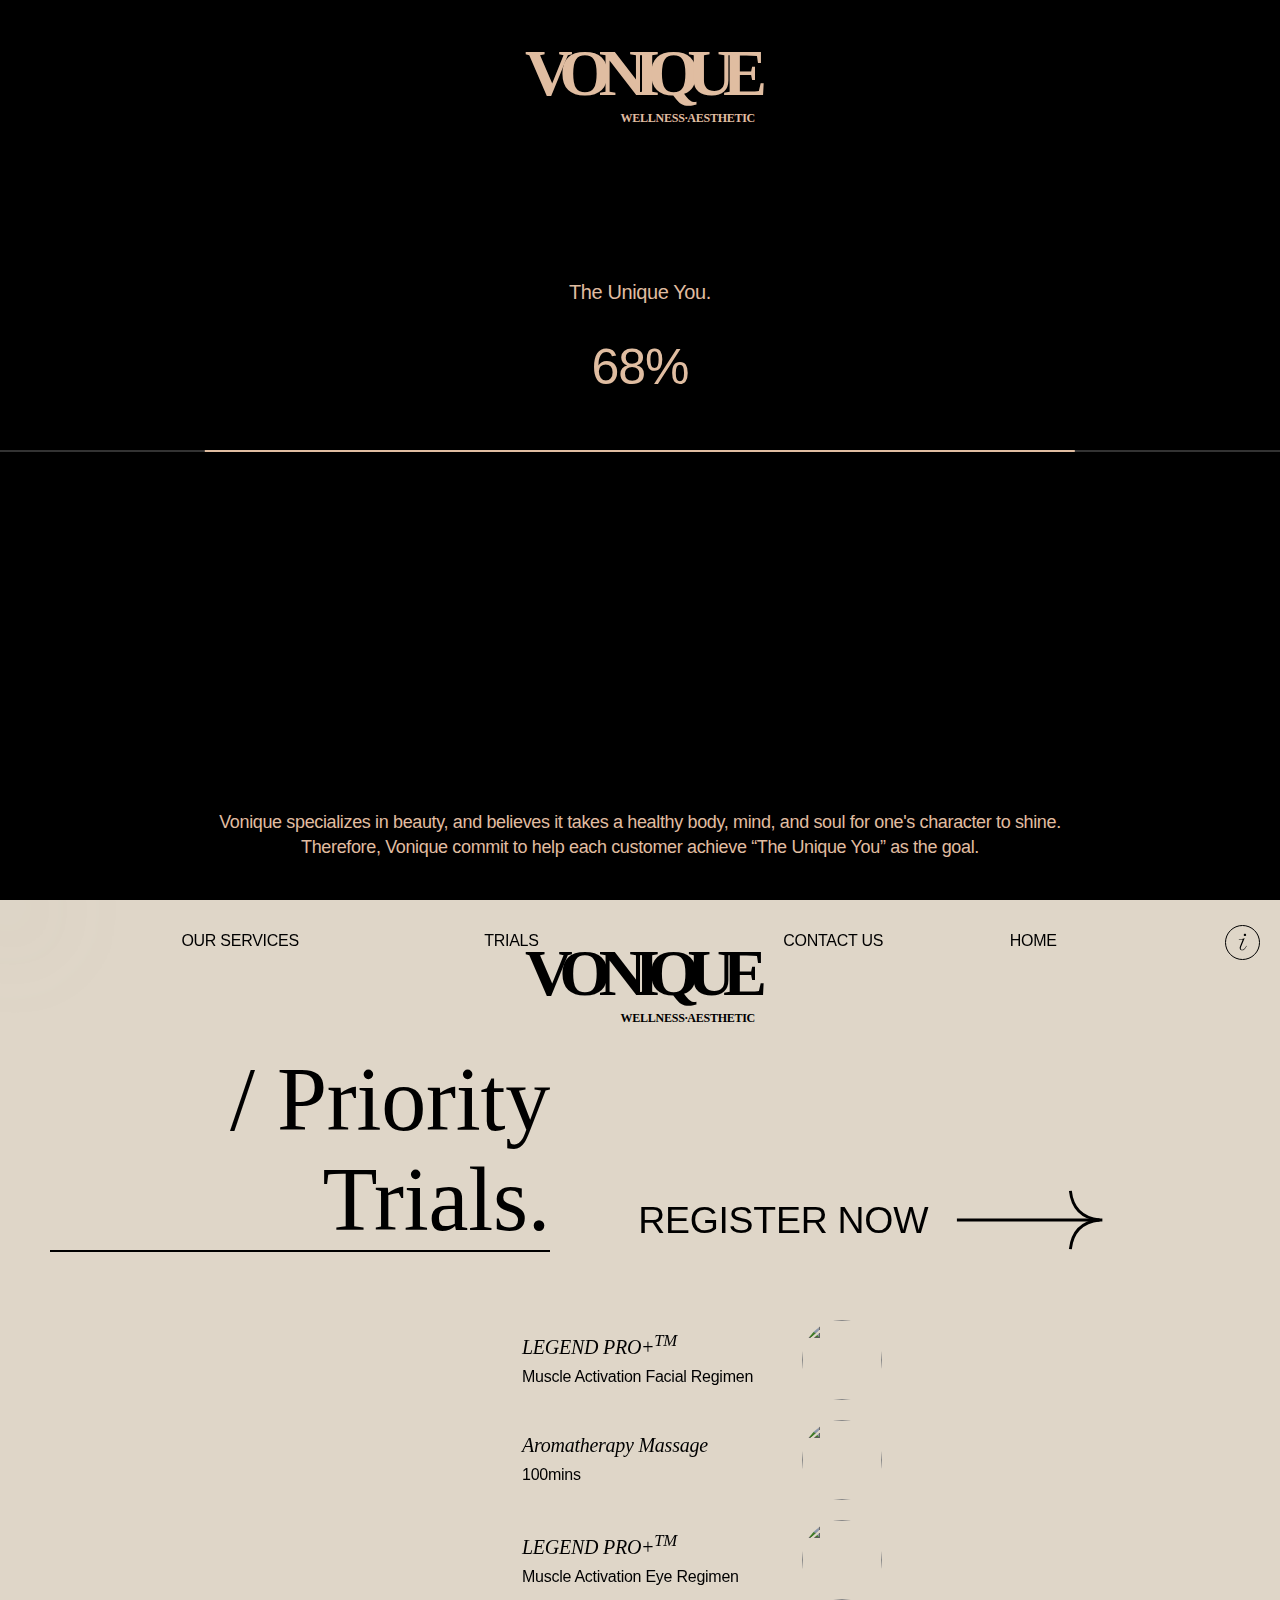
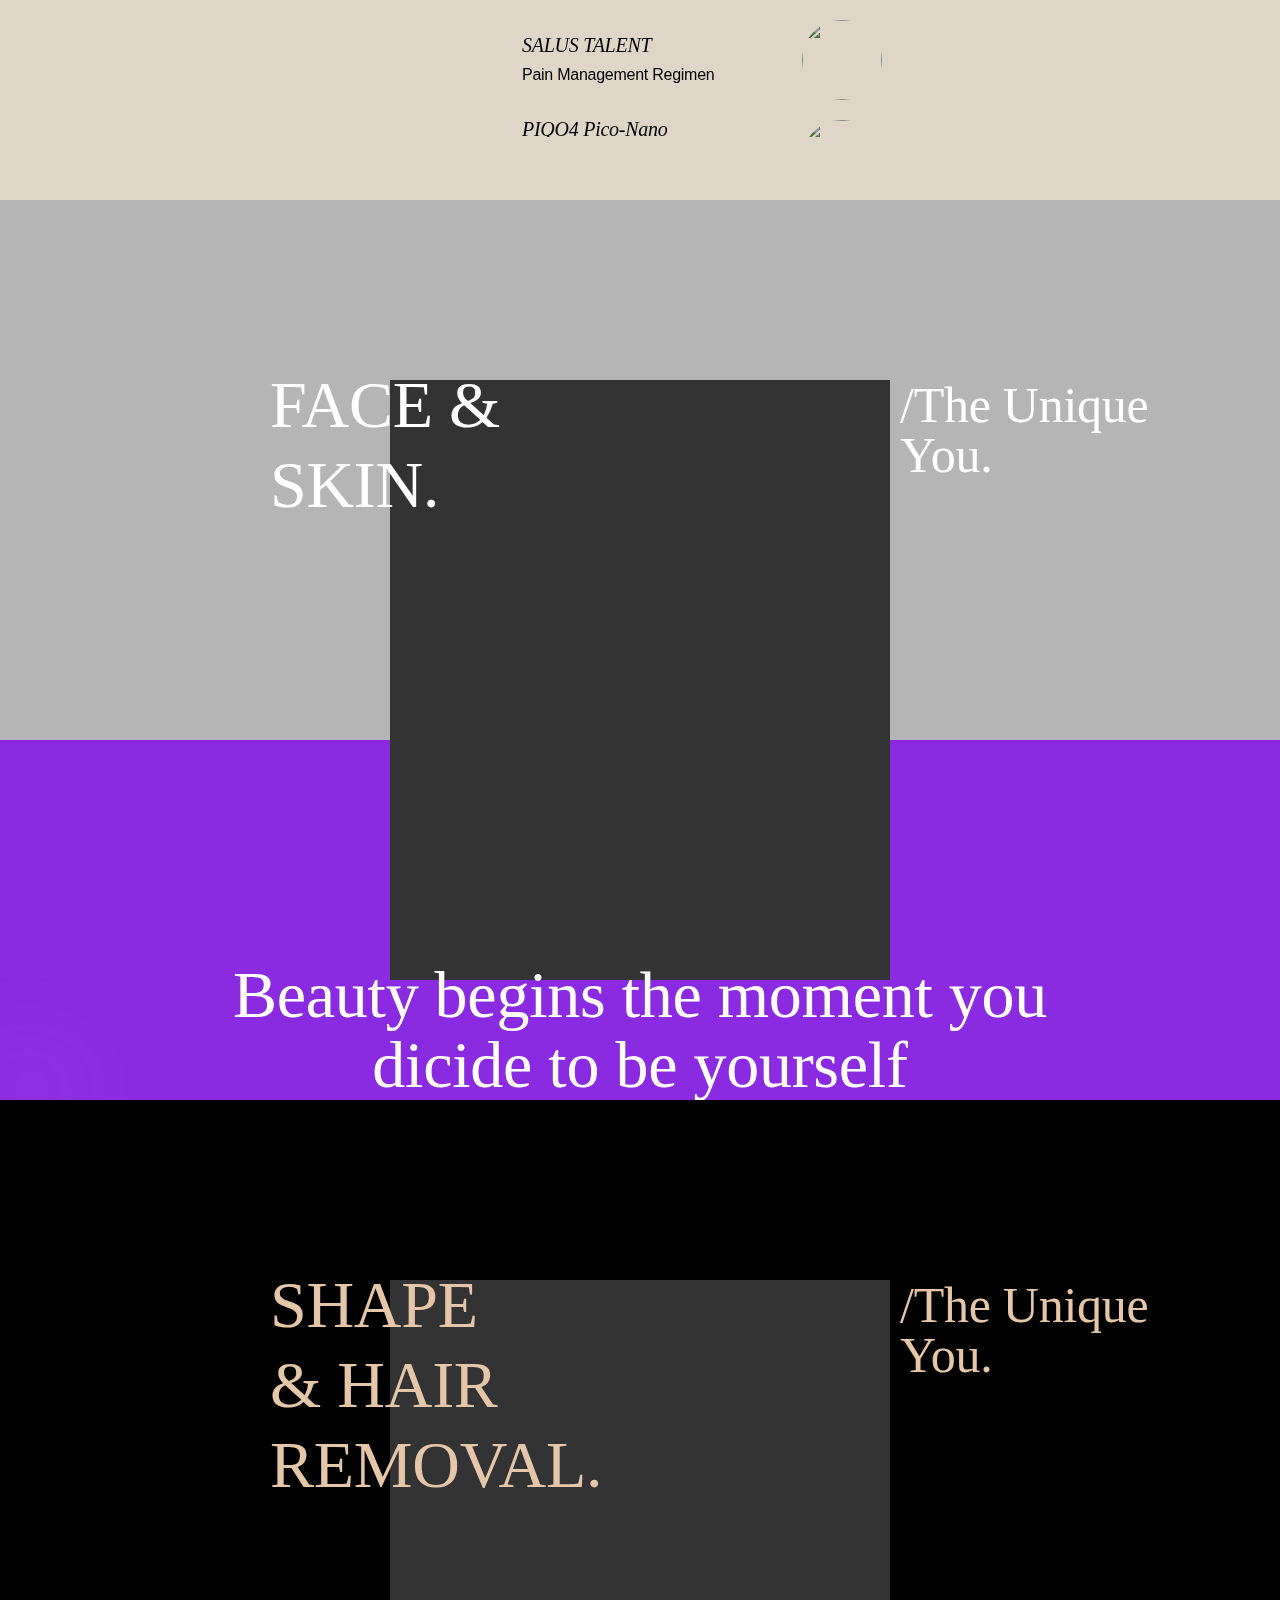
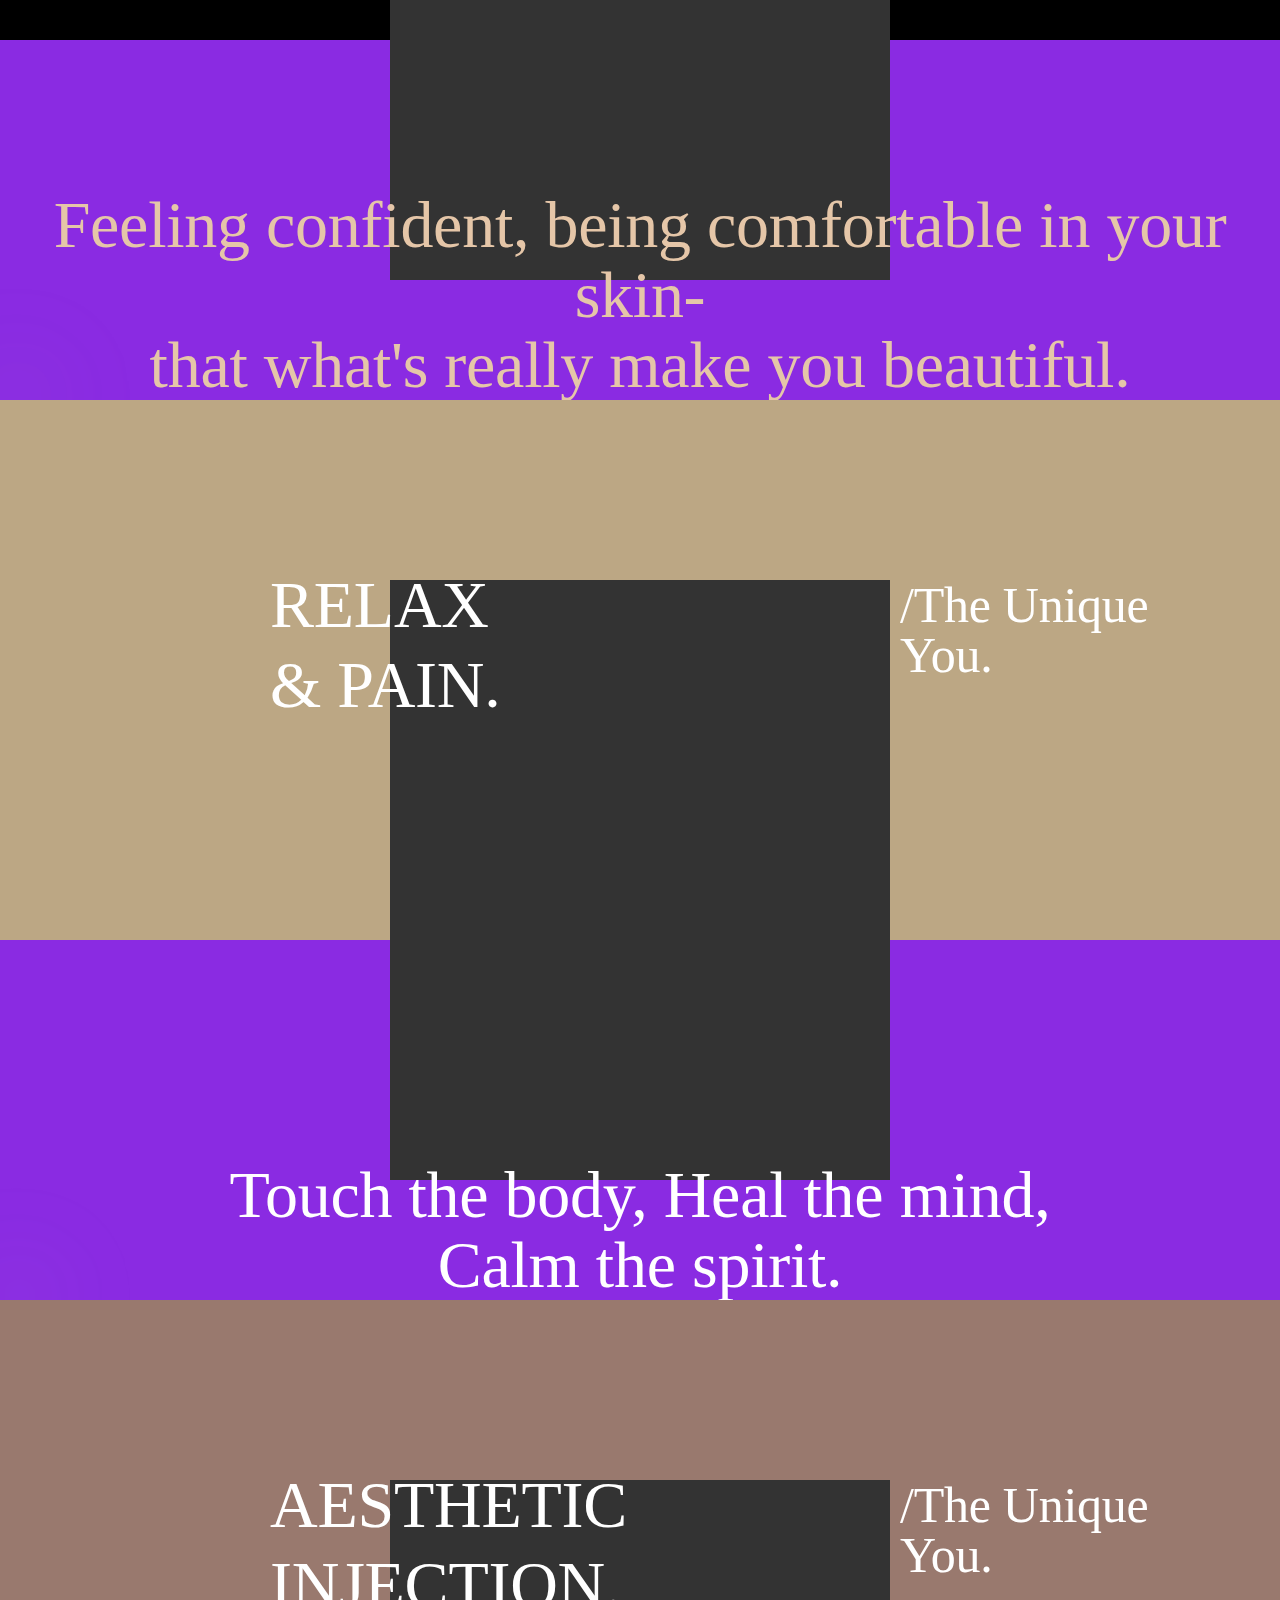
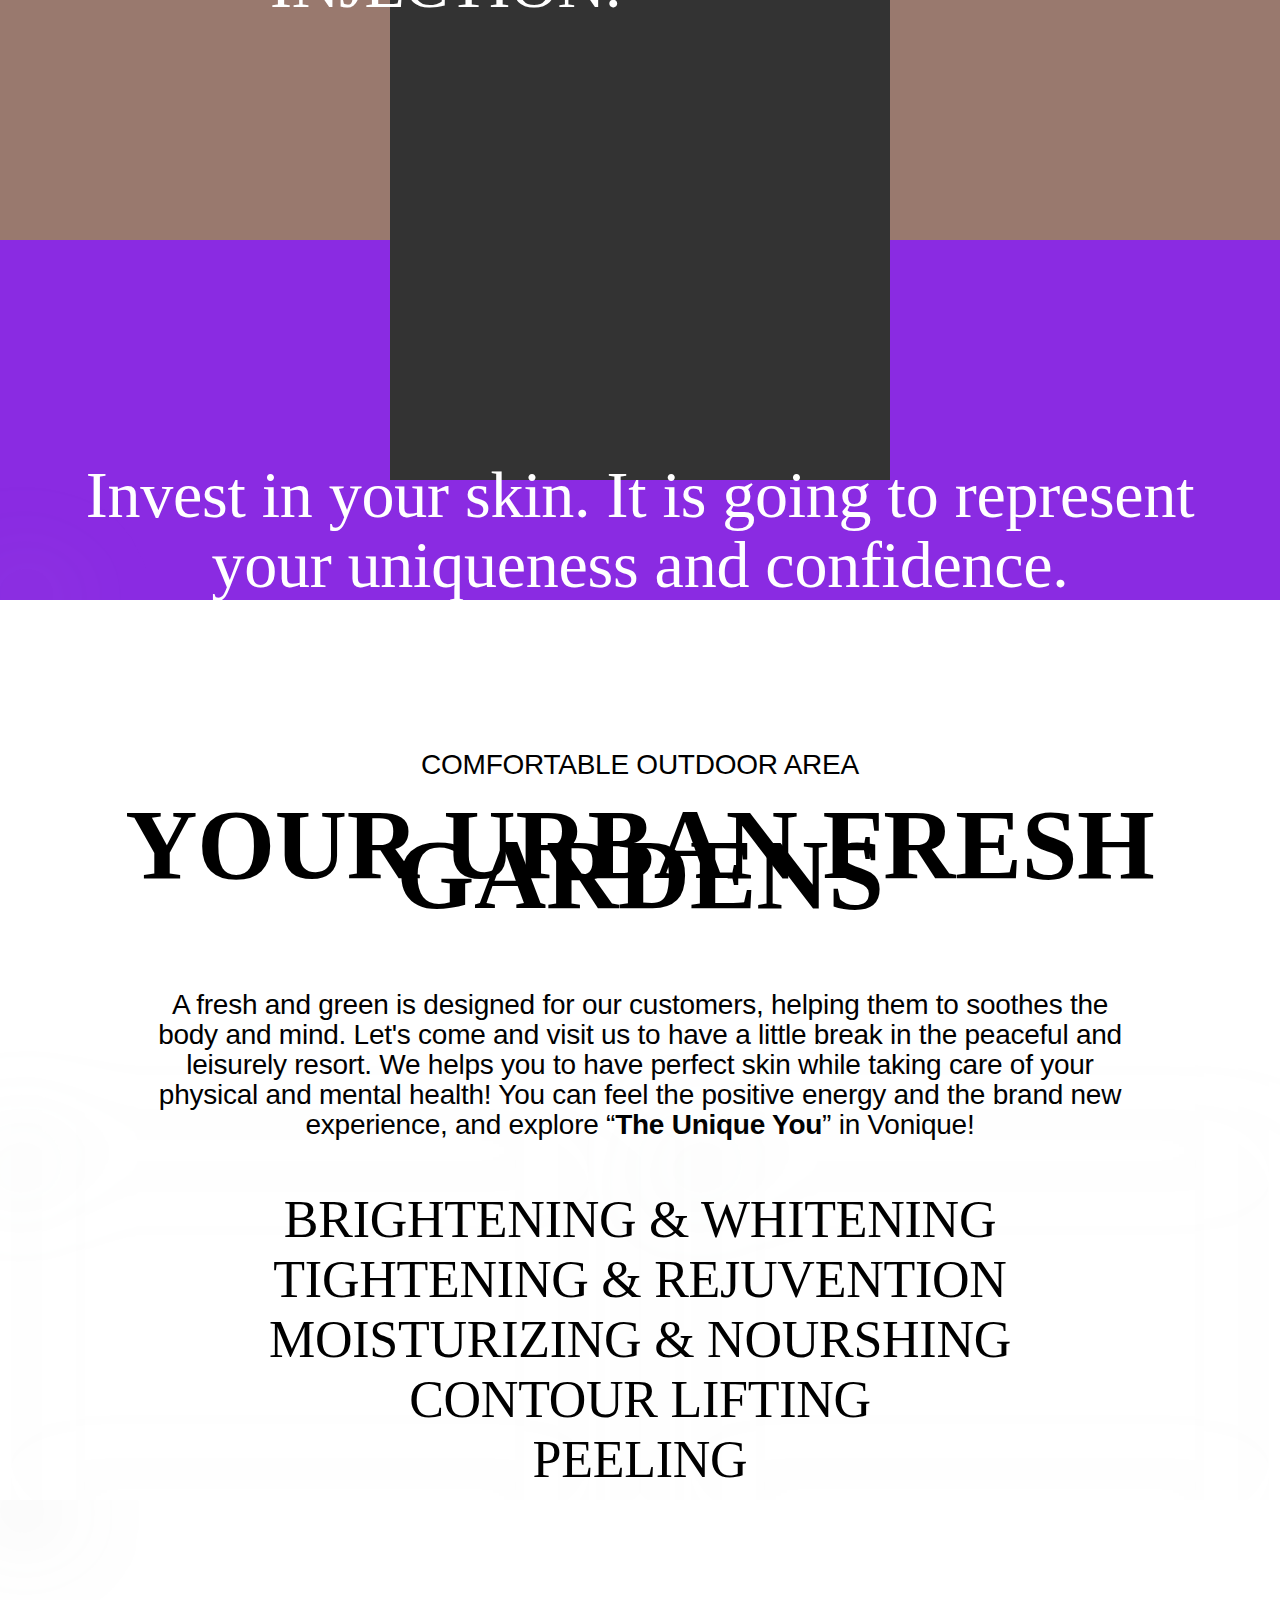
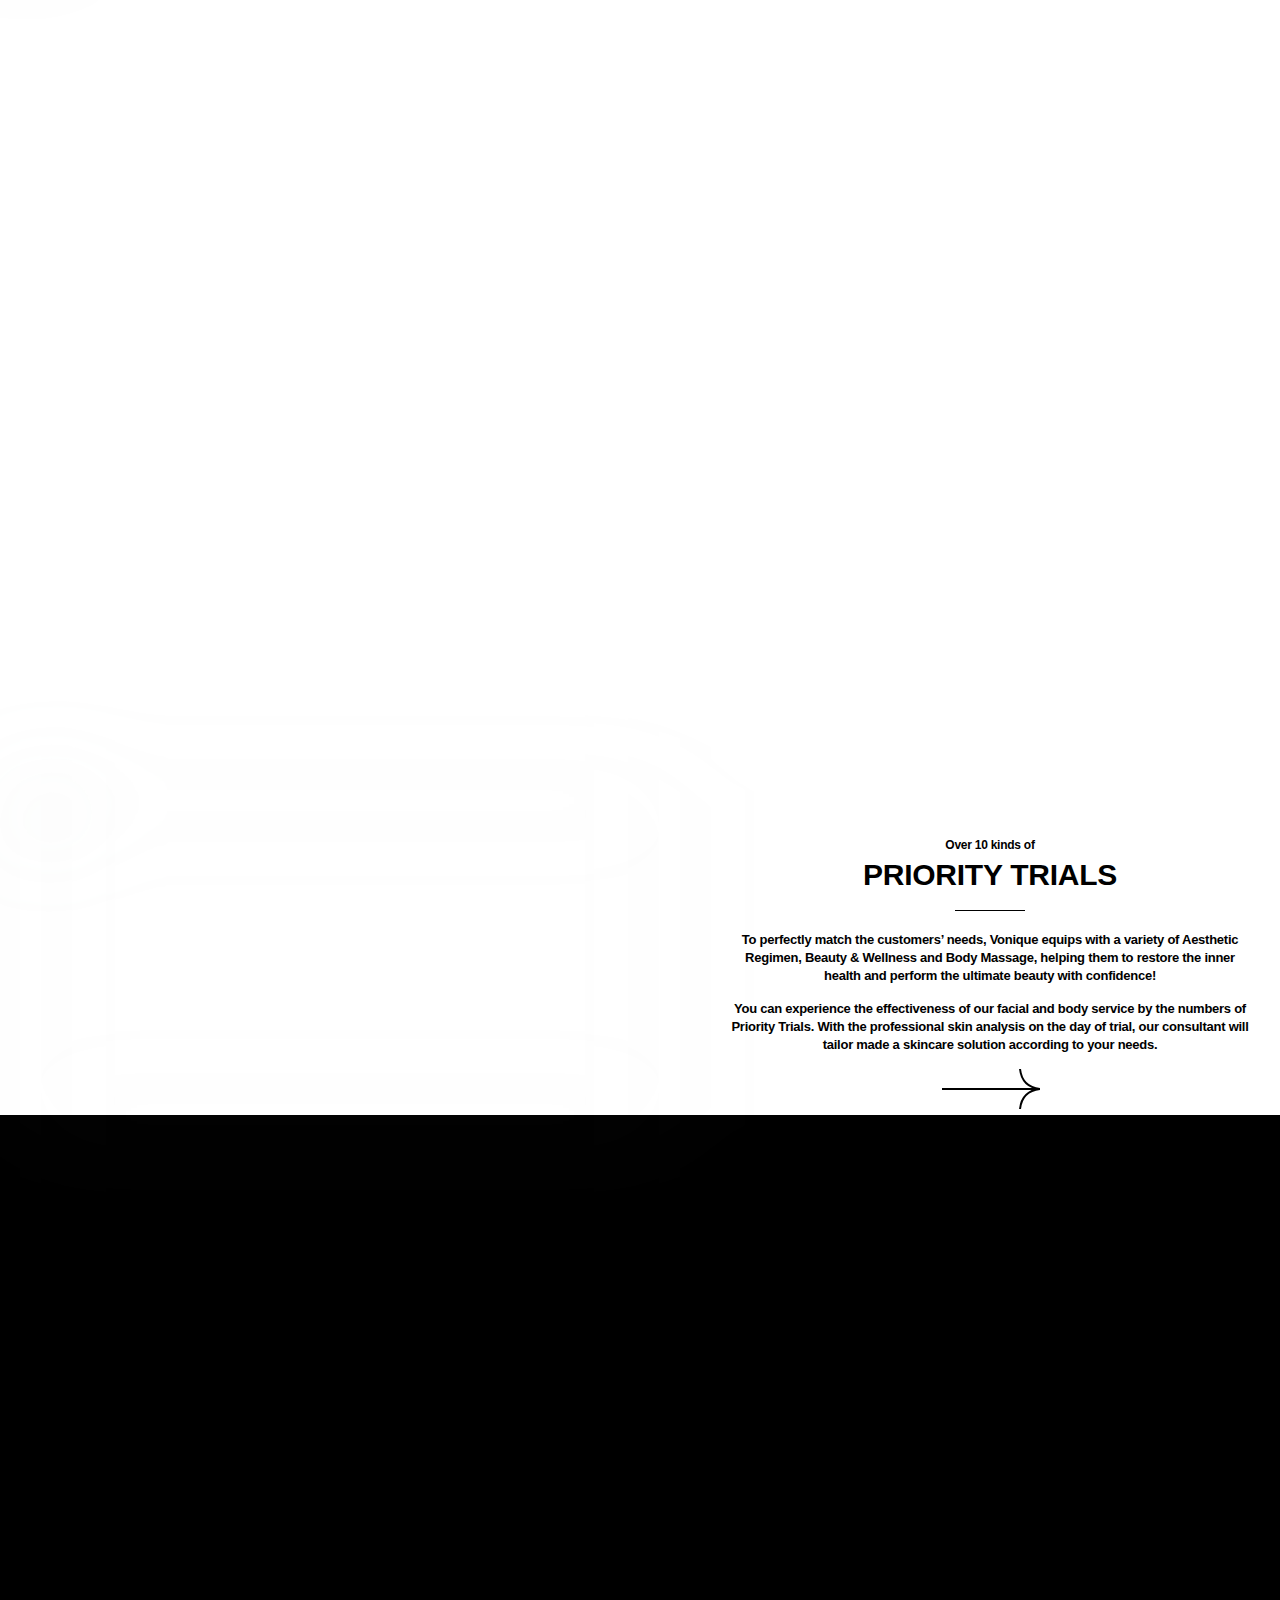
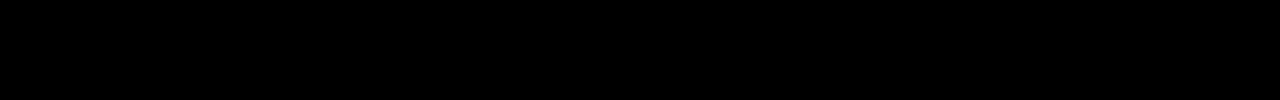
==== my Telegram/index.html @ 5c3591f5 "Merge pull request #1 from Herri2/feat/modify" ====
<!DOCTYPE html>
<html lang="en" data-season="spring" data-weather="sun">

<head>
    <meta charset="UTF-8">
    <link rel="icon" href="https://galitskiy-galitskiy.ru/favicon.ico">
    <meta name="viewport" content="width=device-width, initial-scale=1.0">
    <title>UNIQUE</title>
    <link rel="shortcut icon" href="https://galitskiy-galitskiy.ru/favicon.ico">
    <link rel="icon" href="https://galitskiy-galitskiy.ru/favicon.svg" type="image/svg+xml">
    <link rel="apple-touch-icon" href="https://galitskiy-galitskiy.ru/favicon.png">
    <meta property="og:image" content="/upload/social.png">
    <link rel="stylesheet" href="./assets/index.css">
    <meta name="description"
        content="Совместный проект Сергея Галицкого и Сергея Галицкого младшего с главным виноделом Алексеем Толстым. Виноградники и винодельня России «Galitskiy &amp; Galitskiy» Красная Горка — Премиальные терруарные вина."
        data-vue-router-controlled="">
    <meta property="og:description"
        content="Совместный проект Сергея Галицкого и Сергея Галицкого младшего с главным виноделом Алексеем Толстым. Виноградники и винодельня России «Galitskiy &amp; Galitskiy» Красная Горка — Премиальные терруарные вина."
        data-vue-router-controlled="">
    <meta property="keywords" content="Галицкий и Галицкий" data-vue-router-controlled="">
</head>

<body class="is-main" data-step="start">
    <div class="welcome" id="welcome">
        <div class="welcome__title">
            <h1>VONIQUE</h1>
            <div>WELLNESS∙AESTHETIC</div>
        </div><!----><!---->
        <div class="welcome__loading">
            <div class="loading">
                <div class="loading__text"> The Unique You.<span id="onloadtext">0%</span></div>
                <div class="loading__line"><span style="width: 0%;" id="onloadbar"></span></div>
            </div>
            <div class="welcome__relax">
                <div class="sound">
                    <span></span><span></span><span></span><span></span><span></span><span></span><span></span><span></span><span></span>
                </div><span>Vonique specializes in beauty, and believes it takes a healthy body, mind, and soul for
                    one's character to shine.<br>Therefore, Vonique commit to help each customer achieve <q>The Unique
                        You</q> as the goal.</span>
            </div>
        </div>
    </div><!---->
    <script>
        window.addEventListener("load", () => {
            var progressBar = document.getElementById("onloadbar");
            var onloadText = document.getElementById("onloadtext");
            var percent = 0;
            console.log(percent);
            var interval = setInterval(function () {
                percent += 1;
                progressBar.style.width = percent + "%";
                onloadText.innerHTML = percent + "%";
                if (percent >= 100) {
                    clearInterval(interval);
                    document.getElementById("welcome").style.display = "none";
                }
            }, 10);
        });
    </script>
    <div class="holder">
        <section class="section main" id="main">
            <div class="main-bgimg">
                <img src="./assets/image/BeautyGirl03+09.jpg" alt="">
            </div>
            <div class="header" id="mainheader">
                <div class="welcome__title">
                    <h1>VONIQUE</h1>
                    <div>WELLNESS∙AESTHETIC</div>
                </div>
                <div class="header-menu link--hover">
                    <div>
                        <div id="ourservice">
                            <span>OUR SERVICES</span>
                            <div class="our-service">
                                <div onclick="osSectionTop(0)"><span>BRIGHTENING & WHITENING</span></div>
                                <div onclick="osSectionTop(1)"><span>TIGHTENING & REJUVENTION</span></div>
                                <div onclick="osSectionTop(2)"><span>MOISTURIZING & NOURSHING</span></div>
                                <div onclick="osSectionTop(3)"><span>CONTOUR LIFTING</span></div>
                                <div onclick="osSectionTop(4)"><span>PEELING</span></div>
                                <div onclick="osSectionTop(5)"><span>SOLUTIONS FOR EYES AND NECK</span></div>
                                <div onclick="osSectionTop(6)"><span>HAIR REMOVAL</span></div>
                                <div onclick="osSectionTop(7)"><span>SHAPE & FITNESS</span></div>
                                <div onclick="osSectionTop(8)"><span>RELEASE AND RELAX</span></div>
                                <div onclick="osSectionTop(9)"><span>PAIN MANAGEMENT</span></div>
                                <div onclick="osSectionTop(10)"><span>PERFECTION</span></div>
                            </div>
                        </div>
                        <div class="trial-btn"><span>TRIALS</span></div>
                    </div>
                    <div>
                        <div class="contact-us"><span>CONTACT US</span></div>
                        <div><span>HOME</span></div>
                    </div>
                </div>
                <div class="header-iphone">
                    <div></div>
                    <div></div>
                </div>
                <div class="info" id="headinfo">
                    <div class="sound">
                        <span></span><span></span><span></span><span></span><span></span><span></span><span></span><span></span><span></span>
                    </div>
                    <div class="i">
                        <svg width="9" height="18" viewBox="0 0 9 18" fill="none" xmlns="http://www.w3.org/2000/svg"
                            alt="">
                            <path
                                d="M6.1282 5.24018H5.7682C5.0962 5.72018 4.1602 5.96018 2.3602 5.96018H0.200195V6.44018H3.2002C4.2802 6.44018 4.2562 6.56017 3.8482 7.52018L2.1442 11.7442C1.4962 13.2562 1.1842 14.1682 1.1842 15.0082C1.1842 16.8082 2.6002 17.3602 3.5602 17.3602C5.0722 17.3602 6.5122 16.1602 7.9762 13.4242L8.2402 12.9442L7.8082 12.7042L7.5442 13.1842C6.3922 15.3442 5.1202 16.7602 3.8002 16.7602C3.0802 16.7602 2.2882 16.4002 2.2882 15.2002C2.2882 14.6002 2.5282 14.0242 3.2482 12.2722L6.1282 5.24018ZM5.2402 1.88017C5.2402 2.55217 5.7682 3.08017 6.4402 3.08017C7.1122 3.08017 7.6402 2.55217 7.6402 1.88017C7.6402 1.20817 7.1122 0.680176 6.4402 0.680176C5.7682 0.680176 5.2402 1.20817 5.2402 1.88017Z">
                            </path>
                        </svg>
                    </div>
                </div>
            </div>
            <div class="content">
                <div class="main-title">
                    <h2>The Unique You.</h2>
                    <div>VONIQUE SPECIALIZES IN BEAUTY, AND BELIEVES IT TAKES A HEALTHY BODY, MIND,<br>AND SOUL FOR
                        ONE'S CHARACTER TO SHINE. THEREFORE, VONIQUE COMMIT<br>TO HELP EACH CUSTOMER ACHIEVE
                        <q>THE
                            UNIQUE YOU
                        </q> AS THE GOAL.
                    </div>
                </div>
                <div class="main-content">
                    <div class="main-content-side">
                        <svg xmlns="http://www.w3.org/2000/svg" width="27" height="758" viewBox="0 0 27 758">
                            <g id="Group_2" data-name="Group 2" transform="translate(-216 -58)">
                                <text id="FACE_SKIN" data-name="FACE &amp; SKIN" class="cls-1"
                                    transform="translate(221 58) rotate(90)">
                                    <tspan x="0" y="0">FACE &amp; SKIN</tspan>
                                </text>
                                <text id="SHAPE_HAIR_REMOVEAL" data-name="SHAPE &amp; HAIR REMOVEAL" class="cls-1"
                                    transform="translate(221 580) rotate(90)">
                                    <tspan x="0" y="0">SHAPE &amp; HAIR REMOVEAL</tspan>
                                </text>
                                <line id="Line_3" data-name="Line 3" class="cls-2" y2="145"
                                    transform="translate(228.5 410.5)" />
                                <line id="Line_4" data-name="Line 4" class="cls-2" y2="141"
                                    transform="translate(228.5 194.5)" />
                                <text id="_" data-name="( )" class="cls-1" transform="translate(220 382)">
                                    <tspan x="0" y="0">( )</tspan>
                                </text>
                            </g>
                        </svg>
                    </div>
                    <div class="main-content-side">
                        <svg xmlns="http://www.w3.org/2000/svg" width="27.5" height="757" viewBox="0 0 27.5 757">
                            <g id="Group_1" data-name="Group 1" transform="translate(-158.5 -57)">
                                <text id="RELAX_PAIN" data-name="RELAX &amp; PAIN" class="cls-1"
                                    transform="translate(185.5 57) rotate(90)">
                                    <tspan x="0" y="22">RELAX &amp; PAIN</tspan>
                                </text>
                                <text id="AESTHETIC_INJECTION" data-name="AESTHETIC INJECTION" class="cls-1"
                                    transform="translate(186 611) rotate(90)">
                                    <tspan x="0" y="22">AESTHETIC INJECTION</tspan>
                                </text>
                                <line id="Line_1" data-name="Line 1" class="cls-2" y2="150"
                                    transform="translate(172 212.5)" />
                                <line id="Line_2" data-name="Line 2" class="cls-2" y2="150"
                                    transform="translate(172 437.5)" />
                                <text id="_" data-name="( )" class="cls-1" transform="translate(163 409)">
                                    <tspan x="0" y="0">( )</tspan>
                                </text>
                            </g>
                        </svg>
                    </div>
                </div>
                <div class="main-after">
                    <div>
                        <h2>VIALITY* OPTIMISM* UNIQUE*</h2>
                    </div>
                    <div>
                        VONIQUE ARE FORMED FORM "VITALITY", "OPTIMISM" AND "UNIQUE", WHICH MEANS<br>WE STRIVE TO HELP
                        OUR CUSTOMERS TO EXPRESS THEIR INNER CHARM,<br>HOLD AN OPTIMISTIC ATTITUDE, SHOW THEIR YOUTHFUL
                        VITALITY,<br>TO RADIATE ELEGANCE AND UNIQUE BEAUTY.
                    </div>
                    <div>
                        VONIQUE ARE FORMED FORM<br>"VITALITY", "OPTIMISM" AND "UNIQUE",<br>WHICH MEANS WE STRIVE TO
                        HELP<br>OUR CUSTOMERS TO EXPRESS THEIR<br>INNER CHARM, HOLD AN OPTIMISTIC<br>ATTITUDE, SHOW
                        THEIR YOUTHFUL<br>VITALITY, TO RADIATE ELEGANCE<br>AND UNIQUE BEAUTY.
                    </div>
                </div>
            </div>
        </section>
        <section class="section section-one" id="one">
        </section>
        <section class="section section-two" id="two">
            <div class="headers">
                <div class="header">
                    <div class="welcome__title">
                        <h1>VONIQUE</h1>
                        <div>WELLNESS∙AESTHETIC</div>
                    </div>
                    <div class="header-menu link--hover">
                        <div>
                            <div id="ourservice">
                                <span>OUR SERVICES</span>
                                <div class="our-service">
                                    <div onclick="osSectionTop(0)"><span>BRIGHTENING & WHITENING</span></div>
                                    <div onclick="osSectionTop(1)"><span>TIGHTENING & REJUVENTION</span></div>
                                    <div onclick="osSectionTop(2)"><span>MOISTURIZING & NOURSHING</span></div>
                                    <div onclick="osSectionTop(3)"><span>CONTOUR LIFTING</span></div>
                                    <div onclick="osSectionTop(4)"><span>PEELING</span></div>
                                    <div onclick="osSectionTop(5)"><span>SOLUTIONS FOR EYES AND NECK</span></div>
                                    <div onclick="osSectionTop(6)"><span>HAIR REMOVAL</span></div>
                                    <div onclick="osSectionTop(7)"><span>SHAPE & FITNESS</span></div>
                                    <div onclick="osSectionTop(8)"><span>RELEASE AND RELAX</span></div>
                                    <div onclick="osSectionTop(9)"><span>PAIN MANAGEMENT</span></div>
                                    <div onclick="osSectionTop(10)"><span>PERFECTION</span></div>
                                </div>
                            </div>
                            <div class="trial-btn"><span>TRIALS</span></div>
                        </div>
                        <div>
                            <div class="contact-us"><span>CONTACT US</span></div>
                            <div><span>HOME</span></div>
                        </div>
                    </div>
                    <div class="header-iphone">
                        <div></div>
                        <div></div>
                    </div>
                    <div class="info" id="headinfo">
                        <div class="sound">
                            <span></span><span></span><span></span><span></span><span></span><span></span><span></span><span></span><span></span>
                        </div>
                        <div class="i">
                            <svg width="9" height="18" viewBox="0 0 9 18" fill="none" xmlns="http://www.w3.org/2000/svg"
                                alt="">
                                <path
                                    d="M6.1282 5.24018H5.7682C5.0962 5.72018 4.1602 5.96018 2.3602 5.96018H0.200195V6.44018H3.2002C4.2802 6.44018 4.2562 6.56017 3.8482 7.52018L2.1442 11.7442C1.4962 13.2562 1.1842 14.1682 1.1842 15.0082C1.1842 16.8082 2.6002 17.3602 3.5602 17.3602C5.0722 17.3602 6.5122 16.1602 7.9762 13.4242L8.2402 12.9442L7.8082 12.7042L7.5442 13.1842C6.3922 15.3442 5.1202 16.7602 3.8002 16.7602C3.0802 16.7602 2.2882 16.4002 2.2882 15.2002C2.2882 14.6002 2.5282 14.0242 3.2482 12.2722L6.1282 5.24018ZM5.2402 1.88017C5.2402 2.55217 5.7682 3.08017 6.4402 3.08017C7.1122 3.08017 7.6402 2.55217 7.6402 1.88017C7.6402 1.20817 7.1122 0.680176 6.4402 0.680176C5.7682 0.680176 5.2402 1.20817 5.2402 1.88017Z">
                                </path>
                            </svg>
                        </div>
                    </div>
                </div>
            </div>
            <div class="section-2-bgd">
                <div class="section-2-bgd-rel">
                    <img src="./assets/image/BeautyGirl01.jpg" alt="BeautyGirl01">
                </div>
            </div>
            <div class="two-content two-content-img">
                <div class="two-content-title">
                    <h3>FACE & SKIN.</h3>
                    <h4>/The Unique You.</h4>
                </div>
                <div class="two-content-text" id="twocontentText">
                    <div>
                        <span>(1)</span>
                        <div>BRIGHTENING & WHITENING</div>
                        <svg>
                            <line x1="0" y1="5" x2="10" y2="70" style="stroke:white;stroke-width: 1px;">
                        </svg>
                    </div>
                    <div>
                        <span>(2)</span>
                        <div>TIGHTENING & REJUVENTION</div>
                        <svg>
                            <line x1="-30" y1="-55" x2="-200" y2="0" style="stroke:white;stroke-width: 1px;">
                        </svg>
                    </div>
                    <div>
                        <span>(3)</span>
                        <div>MOISTURIZING & NOURSHING</div>
                        <svg>
                            <line x1="-30" y1="-60" x2="-220" y2="-110" style="stroke:white;stroke-width: 1px;">
                        </svg>
                    </div>
                    <div>
                        <span>(4)</span>
                        <div>CONTOUR UPLIFTING</div>
                        <svg>
                            <line x1="0" y1="-60" x2="-20" y2="-120" style="stroke:white;stroke-width: 1px;">
                        </svg>
                    </div>
                    <div>
                        <span>(5)</span>
                        <div>PEELING</div>
                        <svg>
                            <line x1="30" y1="-50" x2="120" y2="-130" style="stroke:white;stroke-width: 1px;">
                        </svg>
                    </div>
                    <div>
                        <span>(6)</span>
                        <div>EYES AND NECK</div>
                        <svg>
                            <line x1="30" y1="-35" x2="260" y2="-10" style="stroke:white;stroke-width: 1px;">
                        </svg>
                    </div>
                    <div>
                        <span>(7)</span>
                        <div>WARTS REMOVAL</div>
                        <svg>
                            <line x1="10" y1="5" x2="50" y2="60" style="stroke:white;stroke-width: 1px;">
                        </svg>
                    </div>
                </div>
            </div>
            <div class="two-footer">
                <h3>Beauty begins the <span>moment</span> you<br>dicide to be yourself</h3>
            </div>
        </section>
        <section class="section section-three" id="three">
            <div class="headers">
                <div class="header">
                    <div class="welcome__title">
                        <h1>VONIQUE</h1>
                        <div>WELLNESS∙AESTHETIC</div>
                    </div>
                    <div class="header-menu link--hover">
                        <div>
                            <div id="ourservice">
                                <span>OUR SERVICES</span>
                                <div class="our-service">
                                    <div onclick="osSectionTop(0)"><span>BRIGHTENING & WHITENING</span></div>
                                    <div onclick="osSectionTop(1)"><span>TIGHTENING & REJUVENTION</span></div>
                                    <div onclick="osSectionTop(2)"><span>MOISTURIZING & NOURSHING</span></div>
                                    <div onclick="osSectionTop(3)"><span>CONTOUR LIFTING</span></div>
                                    <div onclick="osSectionTop(4)"><span>PEELING</span></div>
                                    <div onclick="osSectionTop(5)"><span>SOLUTIONS FOR EYES AND NECK</span></div>
                                    <div onclick="osSectionTop(6)"><span>HAIR REMOVAL</span></div>
                                    <div onclick="osSectionTop(7)"><span>SHAPE & FITNESS</span></div>
                                    <div onclick="osSectionTop(8)"><span>RELEASE AND RELAX</span></div>
                                    <div onclick="osSectionTop(9)"><span>PAIN MANAGEMENT</span></div>
                                    <div onclick="osSectionTop(10)"><span>PERFECTION</span></div>
                                </div>
                            </div>
                            <div class="trial-btn"><span>TRIALS</span></div>
                        </div>
                        <div>
                            <div class="contact-us"><span>CONTACT US</span></div>
                            <div><span>HOME</span></div>
                        </div>
                    </div>
                    <div class="header-iphone">
                        <div></div>
                        <div></div>
                    </div>
                    <div class="info" id="headinfo">
                        <div class="sound">
                            <span></span><span></span><span></span><span></span><span></span><span></span><span></span><span></span><span></span>
                        </div>
                        <div class="i">
                            <svg width="9" height="18" viewBox="0 0 9 18" fill="none" xmlns="http://www.w3.org/2000/svg" alt="">
                                <path d="M6.1282 5.24018H5.7682C5.0962 5.72018 4.1602 5.96018 2.3602 5.96018H0.200195V6.44018H3.2002C4.2802 6.44018 4.2562 6.56017 3.8482 7.52018L2.1442 11.7442C1.4962 13.2562 1.1842 14.1682 1.1842 15.0082C1.1842 16.8082 2.6002 17.3602 3.5602 17.3602C5.0722 17.3602 6.5122 16.1602 7.9762 13.4242L8.2402 12.9442L7.8082 12.7042L7.5442 13.1842C6.3922 15.3442 5.1202 16.7602 3.8002 16.7602C3.0802 16.7602 2.2882 16.4002 2.2882 15.2002C2.2882 14.6002 2.5282 14.0242 3.2482 12.2722L6.1282 5.24018ZM5.2402 1.88017C5.2402 2.55217 5.7682 3.08017 6.4402 3.08017C7.1122 3.08017 7.6402 2.55217 7.6402 1.88017C7.6402 1.20817 7.1122 0.680176 6.4402 0.680176C5.7682 0.680176 5.2402 1.20817 5.2402 1.88017Z"/>
                            </svg>
                        </div>
                    </div>
                </div>
            </div>
            <div class="section-2-bgd">
                <div class="section-2-bgd-rel">
                    <img src="./assets/image/Body02.jpg" alt="body02">
                </div>
            </div>
            <div class="two-content three-content-img">
                <div class="two-content-title">
                    <h3>SHAPE & HAIR REMOVAL.</h3>
                    <h4>/The Unique You.</h4>
                </div>
                <div class="three-content-text" id="threecontentText">
                    <div>
                        <span>(1)</span> SHAPE
                    </div>
                    <div>
                        <svg style="width:800px; height:400px; fill:none; stroke: #E5C6A8;" viewBox="0 0 1700 800">
                            <path d="M1652.345-60.956S1597.257,72.986,1473.986,174.5C1387.707,245.557,1253.849,270,1135.8,271.857c-287.228,4.528-377.565-117.73-681.008-108.674-119.556,3.568-242.406,48.533-342.82,133.578C-41.74,426.946-152.094,609.2-152.094,609.2" transform="translate(152.521 61.147)" />
                        </svg>
                    </div>
                    <div>
                        <span>(2)</span> LASER HAIR REMOVAL
                    </div>
                </div>
            </div>
            <div class="two-footer">
                <h3>Feeling <span>confident,</span> being comfortable in your skin-<br>that what's really make you
                    beautiful.</h3>
            </div>
        </section>
        <section class="section section-four" id="four">
            <div class="headers">
                <div class="header">
                    <div class="welcome__title">
                        <h1>VONIQUE</h1>
                        <div>WELLNESS∙AESTHETIC</div>
                    </div>
                    <div class="header-menu link--hover">
                        <div>
                            <div id="ourservice">
                                <span>OUR SERVICES</span>
                                <div class="our-service">
                                    <div onclick="osSectionTop(0)"><span>BRIGHTENING & WHITENING</span></div>
                                    <div onclick="osSectionTop(1)"><span>TIGHTENING & REJUVENTION</span></div>
                                    <div onclick="osSectionTop(2)"><span>MOISTURIZING & NOURSHING</span></div>
                                    <div onclick="osSectionTop(3)"><span>CONTOUR LIFTING</span></div>
                                    <div onclick="osSectionTop(4)"><span>PEELING</span></div>
                                    <div onclick="osSectionTop(5)"><span>SOLUTIONS FOR EYES AND NECK</span></div>
                                    <div onclick="osSectionTop(6)"><span>HAIR REMOVAL</span></div>
                                    <div onclick="osSectionTop(7)"><span>SHAPE & FITNESS</span></div>
                                    <div onclick="osSectionTop(8)"><span>RELEASE AND RELAX</span></div>
                                    <div onclick="osSectionTop(9)"><span>PAIN MANAGEMENT</span></div>
                                    <div onclick="osSectionTop(10)"><span>PERFECTION</span></div>
                                </div>
                            </div>
                            <div class="trial-btn"><span>TRIALS</span></div>
                        </div>
                        <div>
                            <div class="contact-us"><span>CONTACT US</span></div>
                            <div><span>HOME</span></div>
                        </div>
                    </div>
                    <div class="header-iphone">
                        <div></div>
                        <div></div>
                    </div>
                    <div class="info" id="headinfo">
                        <div class="sound">
                            <span></span><span></span><span></span><span></span><span></span><span></span><span></span><span></span><span></span>
                        </div>
                        <div class="i">
                            <svg width="9" height="18" viewBox="0 0 9 18" fill="none" xmlns="http://www.w3.org/2000/svg"
                                alt="">
                                <path
                                    d="M6.1282 5.24018H5.7682C5.0962 5.72018 4.1602 5.96018 2.3602 5.96018H0.200195V6.44018H3.2002C4.2802 6.44018 4.2562 6.56017 3.8482 7.52018L2.1442 11.7442C1.4962 13.2562 1.1842 14.1682 1.1842 15.0082C1.1842 16.8082 2.6002 17.3602 3.5602 17.3602C5.0722 17.3602 6.5122 16.1602 7.9762 13.4242L8.2402 12.9442L7.8082 12.7042L7.5442 13.1842C6.3922 15.3442 5.1202 16.7602 3.8002 16.7602C3.0802 16.7602 2.2882 16.4002 2.2882 15.2002C2.2882 14.6002 2.5282 14.0242 3.2482 12.2722L6.1282 5.24018ZM5.2402 1.88017C5.2402 2.55217 5.7682 3.08017 6.4402 3.08017C7.1122 3.08017 7.6402 2.55217 7.6402 1.88017C7.6402 1.20817 7.1122 0.680176 6.4402 0.680176C5.7682 0.680176 5.2402 1.20817 5.2402 1.88017Z">
                                </path>
                            </svg>
                        </div>
                    </div>
                </div>
            </div>
            <div class="section-2-bgd">
                <div class="section-2-bgd-rel">
                    <img src="./assets/image/Body04.jpg" alt="body04">
                </div>
            </div>
            <div class="two-content four-content-img">
                <div class="two-content-title">
                    <h3>RELAX & PAIN.</h3>
                    <h4>/The Unique You.</h4>
                </div>
                <div class="four-content-text" id="fourcontentText">
                    <div>
                        <span>(1)</span><br>MASSAGE
                    </div>
                    <div>
                        <svg style="width:850px; height:400px; fill:none; stroke: #ffffff;" viewBox="0 0 1700 800">
                            <path
                                d="M1513,0S1219.344-40.986,955.688,23.3C868.252,44.623,659.1,113.864,534.577,256.5S394.206,548.56,498.352,555.352s79.307-152.858-45.281-233.2S124.943,237.492,0,234"
                                transform="translate(0.014 13.395)" />
                        </svg>
                    </div>
                    <div>
                        <span>(2)</span><br>PAIN MANAGEMENT
                    </div>
                </div>
            </div>
            <div class="two-footer">
                <h3>Touch the body, <span>Heal</span> the mind,<br>Calm the spirit.</h3>
            </div>
        </section>
        </section>
        <section class="section section-five" id="five">
            <div class="headers">
                <div class="header">
                    <div class="welcome__title">
                        <h1>VONIQUE</h1>
                        <div>WELLNESS∙AESTHETIC</div>
                    </div>
                    <div class="header-menu link--hover">
                        <div>
                            <div id="ourservice">
                                <span>OUR SERVICES</span>
                                <div class="our-service">
                                    <div onclick="osSectionTop(0)"><span>BRIGHTENING & WHITENING</span></div>
                                    <div onclick="osSectionTop(1)"><span>TIGHTENING & REJUVENTION</span></div>
                                    <div onclick="osSectionTop(2)"><span>MOISTURIZING & NOURSHING</span></div>
                                    <div onclick="osSectionTop(3)"><span>CONTOUR LIFTING</span></div>
                                    <div onclick="osSectionTop(4)"><span>PEELING</span></div>
                                    <div onclick="osSectionTop(5)"><span>SOLUTIONS FOR EYES AND NECK</span></div>
                                    <div onclick="osSectionTop(6)"><span>HAIR REMOVAL</span></div>
                                    <div onclick="osSectionTop(7)"><span>SHAPE & FITNESS</span></div>
                                    <div onclick="osSectionTop(8)"><span>RELEASE AND RELAX</span></div>
                                    <div onclick="osSectionTop(9)"><span>PAIN MANAGEMENT</span></div>
                                    <div onclick="osSectionTop(10)"><span>PERFECTION</span></div>
                                </div>
                            </div>
                            <div class="trial-btn"><span>TRIALS</span></div>
                        </div>
                        <div>
                            <div class="contact-us"><span>CONTACT US</span></div>
                            <div><span>HOME</span></div>
                        </div>
                    </div>
                    <div class="header-iphone">
                        <div></div>
                        <div></div>
                    </div>
                    <div class="info" id="headinfo">
                        <div class="sound">
                            <span></span><span></span><span></span><span></span><span></span><span></span><span></span><span></span><span></span>
                        </div>
                        <div class="i">
                            <svg width="9" height="18" viewBox="0 0 9 18" fill="none" xmlns="http://www.w3.org/2000/svg"
                                alt="">
                                <path
                                    d="M6.1282 5.24018H5.7682C5.0962 5.72018 4.1602 5.96018 2.3602 5.96018H0.200195V6.44018H3.2002C4.2802 6.44018 4.2562 6.56017 3.8482 7.52018L2.1442 11.7442C1.4962 13.2562 1.1842 14.1682 1.1842 15.0082C1.1842 16.8082 2.6002 17.3602 3.5602 17.3602C5.0722 17.3602 6.5122 16.1602 7.9762 13.4242L8.2402 12.9442L7.8082 12.7042L7.5442 13.1842C6.3922 15.3442 5.1202 16.7602 3.8002 16.7602C3.0802 16.7602 2.2882 16.4002 2.2882 15.2002C2.2882 14.6002 2.5282 14.0242 3.2482 12.2722L6.1282 5.24018ZM5.2402 1.88017C5.2402 2.55217 5.7682 3.08017 6.4402 3.08017C7.1122 3.08017 7.6402 2.55217 7.6402 1.88017C7.6402 1.20817 7.1122 0.680176 6.4402 0.680176C5.7682 0.680176 5.2402 1.20817 5.2402 1.88017Z">
                                </path>
                            </svg>
                        </div>
                    </div>
                </div>
            </div>
            <div class="section-2-bgd">
                <div class="section-2-bgd-rel">
                    <img src="./assets/image/Rendering01.jpg" alt="rendering01">
                </div>
            </div>
            <div class="two-content five-content-img">
                <div class="two-content-title">
                    <h3>AESTHETIC INJECTION.</h3>
                    <h4>/The Unique You.</h4>
                </div>
                <div class="five-content-text" id="fivecontentText">
                    <div id="fsText">
                        PERFECTION
                    </div>
                    <div>
                        <svg style="fill:none; stroke:white; width:800px; height:400px" viewBox="0 0 1114 489">
                            <g class="five-svg-group">
                                <line class="five-svg-col-line" y2="489" id="fsLine" />
                                <g class="five-svg-circle1" id="fsCircle1">
                                    <ellipse cx="557" cy="35" rx="557" ry="35" />
                                    <ellipse cx="557" cy="35" rx="556.5" ry="34.5" />
                                </g>
                                <line class="five-svg-line1" x2="1000" id="fsLine1" />
                                <g class="five-svg-circle2" id="fsCircle2">
                                    <ellipse cx="557" cy="35" rx="557" ry="35" />
                                    <ellipse cx="557" cy="35" rx="556.5" ry="34.5" />
                                </g>
                                <line class="five-svg-line2" x2="1000" id="fsLine2" />
                                <g class="five-svg-circle3" id="fsCircle3">
                                    <ellipse cx="557" cy="35" rx="557" ry="35" />
                                    <ellipse cx="557" cy="35" rx="556.5" ry="34.5" />
                                </g>
                                <line class="five-svg-line3" x2="1000" id="fsLine3" />
                            </g>
                        </svg>
                    </div>
                </div>
            </div>
            <div class="two-footer">
                <h3>Invest in your skin. It is going to represent<br>your <span>uniqueness</span> and confidence.</h3>
            </div>
        </section>
        <section class="section section-six" id="six">
            <div class="headers">
                <div class="header">
                    <div class="welcome__title">
                        <h1>VONIQUE</h1>
                        <div>WELLNESS∙AESTHETIC</div>
                    </div>
                    <div class="header-menu link--hover">
                        <div>
                            <div id="ourservice">
                                <span>OUR SERVICES</span>
                                <div class="our-service">
                                    <div onclick="osSectionTop(0)"><span>BRIGHTENING & WHITENING</span></div>
                                    <div onclick="osSectionTop(1)"><span>TIGHTENING & REJUVENTION</span></div>
                                    <div onclick="osSectionTop(2)"><span>MOISTURIZING & NOURSHING</span></div>
                                    <div onclick="osSectionTop(3)"><span>CONTOUR LIFTING</span></div>
                                    <div onclick="osSectionTop(4)"><span>PEELING</span></div>
                                    <div onclick="osSectionTop(5)"><span>SOLUTIONS FOR EYES AND NECK</span></div>
                                    <div onclick="osSectionTop(6)"><span>HAIR REMOVAL</span></div>
                                    <div onclick="osSectionTop(7)"><span>SHAPE & FITNESS</span></div>
                                    <div onclick="osSectionTop(8)"><span>RELEASE AND RELAX</span></div>
                                    <div onclick="osSectionTop(9)"><span>PAIN MANAGEMENT</span></div>
                                    <div onclick="osSectionTop(10)"><span>PERFECTION</span></div>
                                </div>
                            </div>
                            <div class="trial-btn"><span>TRIALS</span></div>
                        </div>
                        <div>
                            <div class="contact-us"><span>CONTACT US</span></div>
                            <div><span>HOME</span></div>
                        </div>
                    </div>
                    <div class="header-iphone">
                        <div></div>
                        <div></div>
                    </div>
                    <div class="info" id="headinfo">
                        <div class="sound">
                            <span></span><span></span><span></span><span></span><span></span><span></span><span></span><span></span><span></span>
                        </div>
                        <div class="i">
                            <svg width="9" height="18" viewBox="0 0 9 18" fill="none" xmlns="http://www.w3.org/2000/svg"
                                alt="">
                                <path
                                    d="M6.1282 5.24018H5.7682C5.0962 5.72018 4.1602 5.96018 2.3602 5.96018H0.200195V6.44018H3.2002C4.2802 6.44018 4.2562 6.56017 3.8482 7.52018L2.1442 11.7442C1.4962 13.2562 1.1842 14.1682 1.1842 15.0082C1.1842 16.8082 2.6002 17.3602 3.5602 17.3602C5.0722 17.3602 6.5122 16.1602 7.9762 13.4242L8.2402 12.9442L7.8082 12.7042L7.5442 13.1842C6.3922 15.3442 5.1202 16.7602 3.8002 16.7602C3.0802 16.7602 2.2882 16.4002 2.2882 15.2002C2.2882 14.6002 2.5282 14.0242 3.2482 12.2722L6.1282 5.24018ZM5.2402 1.88017C5.2402 2.55217 5.7682 3.08017 6.4402 3.08017C7.1122 3.08017 7.6402 2.55217 7.6402 1.88017C7.6402 1.20817 7.1122 0.680176 6.4402 0.680176C5.7682 0.680176 5.2402 1.20817 5.2402 1.88017Z">
                                </path>
                            </svg>
                        </div>
                    </div>
                </div>
            </div>
            <div class="section-6-bgd" id="sixBgd">
                <div><img src="./assets/image/greenleaf.jpg" alt=""></div>
                <div><img src="./assets/image/IMG_2142.jpg" alt=""></div>
            </div>
            <div class="six-content">
                <p>COMFORTABLE OUTDOOR AREA</p>
                <h3>YOUR URBAN FRESH GARDENS</h3>
                <p>A fresh and green is designed for our customers, helping them to soothes the body and mind. Let's
                    come and visit us to have a little break in the peaceful and leisurely resort. We helps you to have
                    perfect skin while taking care of your physical and mental health! You can feel the positive energy
                    and the brand new experience, and explore <q><b>The Unique You</b></q> in Vonique!</p>
            </div>
            <div class="six-list link--hover" id="sixList">
                <div><span>BRIGHTENING & WHITENING</span></div>
                <div><span>TIGHTENING & REJUVENTION</span></div>
                <div><span>MOISTURIZING & NOURSHING</span></div>
                <div><span>CONTOUR LIFTING</span></div>
                <div><span>PEELING</span></div>
                <div><span>SOLUTIONS FOR EYES AND NECK</span></div>
                <div><span>HAIR REMOVAL</span></div>
                <div><span>SHAPE & FITNESS</span></div>
                <div><span>RELEASE AND RELAX</span></div>
                <div><span>PAIN MANAGEMENT</span></div>
                <div><span>PERFECTION</span></div>
            </div>
        </section>
    </div>
    <section class="section section-seven" id="sectionsevenTop">
        <div class="section-7-bgd">
            <img src="./assets/image/RECEPTION AREA 20210526.jpg" alt="Reception">
        </div>
        <div class="headers">
            <div class="header">
                <div class="welcome__title">
                    <h1>VONIQUE</h1>
                    <div>WELLNESS∙AESTHETIC</div>
                </div>
                <div class="header-menu link--hover">
                    <div>
                        <div id="ourservice">
                            <span>OUR SERVICES</span>
                            <div class="our-service">
                                <div onclick="osSectionTop(0)"><span>BRIGHTENING & WHITENING</span></div>
                                <div onclick="osSectionTop(1)"><span>TIGHTENING & REJUVENTION</span></div>
                                <div onclick="osSectionTop(2)"><span>MOISTURIZING & NOURSHING</span></div>
                                <div onclick="osSectionTop(3)"><span>CONTOUR LIFTING</span></div>
                                <div onclick="osSectionTop(4)"><span>PEELING</span></div>
                                <div onclick="osSectionTop(5)"><span>SOLUTIONS FOR EYES AND NECK</span></div>
                                <div onclick="osSectionTop(6)"><span>HAIR REMOVAL</span></div>
                                <div onclick="osSectionTop(7)"><span>SHAPE & FITNESS</span></div>
                                <div onclick="osSectionTop(8)"><span>RELEASE AND RELAX</span></div>
                                <div onclick="osSectionTop(9)"><span>PAIN MANAGEMENT</span></div>
                                <div onclick="osSectionTop(10)"><span>PERFECTION</span></div>
                            </div>
                        </div>
                        <div class="trial-btn"><span>TRIALS</span></div>
                    </div>
                    <div>
                        <div class="contact-us"><span>CONTACT US</span></div>
                        <div><span>HOME</span></div>
                    </div>
                </div>
                <div class="header-iphone">
                    <div></div>
                    <div></div>
                </div>
                <div class="info" id="headinfo">
                    <div class="sound">
                        <span></span><span></span><span></span><span></span><span></span><span></span><span></span><span></span><span></span>
                    </div>
                    <div class="i">
                        <svg width="9" height="18" viewBox="0 0 9 18" fill="none" xmlns="http://www.w3.org/2000/svg"
                            alt="">
                            <path
                                d="M6.1282 5.24018H5.7682C5.0962 5.72018 4.1602 5.96018 2.3602 5.96018H0.200195V6.44018H3.2002C4.2802 6.44018 4.2562 6.56017 3.8482 7.52018L2.1442 11.7442C1.4962 13.2562 1.1842 14.1682 1.1842 15.0082C1.1842 16.8082 2.6002 17.3602 3.5602 17.3602C5.0722 17.3602 6.5122 16.1602 7.9762 13.4242L8.2402 12.9442L7.8082 12.7042L7.5442 13.1842C6.3922 15.3442 5.1202 16.7602 3.8002 16.7602C3.0802 16.7602 2.2882 16.4002 2.2882 15.2002C2.2882 14.6002 2.5282 14.0242 3.2482 12.2722L6.1282 5.24018ZM5.2402 1.88017C5.2402 2.55217 5.7682 3.08017 6.4402 3.08017C7.1122 3.08017 7.6402 2.55217 7.6402 1.88017C7.6402 1.20817 7.1122 0.680176 6.4402 0.680176C5.7682 0.680176 5.2402 1.20817 5.2402 1.88017Z">
                            </path>
                        </svg>
                    </div>
                </div>
            </div>
            <div class="seven-list link--hover" id="sevenList">
                <div><span>BRIGHTENING & WHITENING</span></div>
                <div><span>TIGHTENING & REJUVENTION</span></div>
                <div><span>MOISTURIZING & NOURSHING</span></div>
                <div><span>CONTOUR LIFTING</span></div>
                <div><span>PEELING</span></div>
                <div><span>SOLUTIONS FOR EYES AND NECK</span></div>
                <div><span>HAIR REMOVAL</span></div>
                <div><span>SHAPE & FITNESS</span></div>
                <div><span>RELEASE AND RELAX</span></div>
                <div><span>PAIN MANAGEMENT</span></div>
                <div><span>PERFECTION</span></div>
            </div>
            <div class="seven-list-mobile">
                <div><span>BRIGHTENING</span><br><span>& WHITENING</span></div>
                <div><span>TIGHTENING &</span><br><span>REJUVENTION</span></div>
                <div><span>MOISTURIZING &</span><br><span>NOURSHING</span></div>
                <div><span>CONTOUR LIFTING</span></div>
                <div><span>PEELING</span></div>
                <div><span>SOLUTIONS FOR</span><br><span>EYES AND NECK</span></div>
                <div><span>HAIR REMOVAL</span></div>
                <div><span>SHAPE & FITNESS</span></div>
                <div><span>RELEASE AND</span><br><span>RELAX</span></div>
                <div><span>PAIN MANAGEMENT</span></div>
                <div><span>PERFECTION</span></div>
            </div>
        </div>
    </section>
    <div class="summary-space">
        <div class="summary-trial">
            <div class="summary-trial-img">
                <img src="" alt="">
            </div>
            <div class="summary-trial-content">
                <div class="summary-trial-title">
                    <h5>Over 10 kinds of</h5>
                    <h2>PRIORITY TRIALS</h2>
                    <span class="summary-trial-title-after"></span>
                </div>
                <div class="summary-trial-text">
                    <p>To perfectly match the customers’ needs, Vonique equips with a variety of Aesthetic Regimen, Beauty & Wellness and Body Massage, helping them to restore the inner health and perform the ultimate beauty with confidence!</p>
                    <p>You can experience the effectiveness of our facial and body service by the numbers of Priority Trials. With the professional skin analysis on the day of trial, our consultant will tailor made a skincare solution according to your needs.</p>
                </div>
                <div class="summary-trial-btn">
                    <svg viewBox="40,0,100,40">
                        <path d="M 140 20 q -18 -2 -20 -20" stroke="#000000" stroke-width="2" fill="none" />
                        <path d="M 142 20 l -100 0" stroke="#000000" stroke-width="2" fill="none" />
                        <path d="M 140 20 q -18 2 -20 20" stroke="#000000" stroke-width="2" fill="none" />
                    </svg>
                </div>
            </div>
        </div>
        <div class="summary-bottom">
        </div>
    </div>
    <div class="summary-holder" id="summaryHolder">
        <div class="summary">
            <div class="header">
                <div class="welcome__title">
                    <h1>VONIQUE</h1>
                    <div>WELLNESS∙AESTHETIC</div>
                </div>
            </div>
            <div class="summary-title">
                <span class="js-date" id="jsdate">17 FEBRUARY</span>, <span class="js-time" id="jstime">15:22</span>
            </div>
            <div class="summary-data js-summary-data">
                <div class="flex">
                    <div>
                        <b>CURRENT WEATHER</b>
                        <span>/30.3℃</span>
                    </div>
                    <div>
                        <b> RELATIVE HUMIDITY</b>
                        <span> /54%</span>
                    </div>
                </div>
                <div>
                    <b>UV INDEX</b>
                    <span> /4 (Moderate)</span>
                </div>
            </div>
            <div class="summary-column">
                <div class="summary-icon">
                    <div class="sound">
                        <span></span><span></span><span></span><span></span><span></span><span></span><span></span><span></span><span></span>
                    </div>
                </div>
                <p class="js-summary-text">
                    Lorem ipsum solor sit amet, consectetuer adipiscing elit. Aenean commodo ligula eget dolor.
                    Aenean massa. Cum sociis natoque penatibus et magnis dis parturient montes, nascetur ridiculus
                    mus. Donec quam felis, ultricies nec, pellentesque eu, pretium quis, sem. Nulla consequat massa
                    quis enim. Donec pede justo, fringilla vel, aliquet nec, vulputate eget, arcu. In enim justo,
                    rhoncus ut, imperdiet a, venenatis vitae, justo. Nullam dictum felis eu pede mollis pretium.
                    Integer tincidunt. Cras dapibus. Vivamus elementum semper nisi.
                </p>
            </div>
            <div class="summary-topic">
                <h2>The Unique You.</h2>
                <div>VONIQUE SPECIALIZES IN BEAUTY, AND BELIEVES IT TAKES A HEALTHY BODY, MIND, AND SOUL FOR ONE'S
                    CHARACTER TO SHINE.<br>THEREFORE, VONIQUE COMMIT TO HELP EACH CUSTOMER ACHIEVE <q>THE UNIQUE YOU</q>
                    AS THE GOAL.</div>
            </div>
            <div class="summary-copy">
                <span>© 2023</span>
                <div>
                    <a href="https://t.me/galitskiy_galitskiy" target="_blank" class="link--hover">
                        <span>Telegram</span>
                    </a>
                    <a href="http://facebook.com" target="_blank" class="link--hover">
                        <span>FACEBOOK</span>
                    </a>
                </div>
                <a href="https://www.ony.ru/" target="_blank" class="link--hover">
                    <span>ALL RIGHTS RESERVED BY VONIQUE</span>
                </a>
            </div>
        </div>
        <div class="summary-close" onclick="footAbout()">
            <svg viewBox="-2 -2 44 44">
                <polyline style="fill:none; stroke:black; stroke-width:4px;" points="0,0 20,20 40,0 20,20 40,40 20,20 0,40" />
            </svg>
        </div>
    </div>
    <div class="iphone-menu" id="iphoneMenu">
        <div>
            <div class="link-hover-white" onclick="iphoneToggle()"><span>HOME</span></div>
            <div class="link-hover-white contact-us" onclick="iphoneToggle()"><span>CONTACT US</span></div>
            <div class="link-hover-white trial-btn" onclick="iphoneToggle()"><span>TRIALS</span></div>
            <div class="link-hover-white" onclick="iphoneOurservice()">
                <span>OUR SERVICES</span>
                <div class="our-service-iphone" id="ourserviceIphone" onclick="iphoneToggle()">
                    <div onclick="osSectionTop(0)"><span>BRIGHTENING &</span><span>WHITENING</span></div>
                    <div onclick="osSectionTop(1)"><span>TIGHTENING & </span><span>REJUVENTION</span></div>
                    <div onclick="osSectionTop(2)"><span>MOISTURIZING & </span><span>NOURSHING</span></div>
                    <div onclick="osSectionTop(3)"><span>CONTOUR LIFTING</span></div>
                    <div onclick="osSectionTop(4)"><span>PEELING</span></div>
                    <div onclick="osSectionTop(5)"><span>SOLUTIONS FOR </span><span>EYES AND NECK</span></div>
                    <div onclick="osSectionTop(6)"><span>HAIR REMOVAL</span></div>
                    <div onclick="osSectionTop(7)"><span>SHAPE & FITNESS</span></div>
                    <div onclick="osSectionTop(8)"><span>RELEASE AND </span><span>RELAX</span></div>
                    <div onclick="osSectionTop(9)"><span>PAIN MANAGEMENT</span></div>
                    <div onclick="osSectionTop(10)"><span>PERFECTION</span></div>
                </div>
            </div>
            <div class="iphone-menu-close" onclick="iphoneToggle()">
            </div>
        </div>
    </div>
    <div class="iphone-menu" id="osiphoneMenu">
        <div>
            <div class="link-hover-white" onclick="osiphoneToggle(),osSectionToponly()"><span>HOME</span></div>
            <div class="link-hover-white contact-us" onclick="osiphoneToggle()"><span>CONTACT US</span></div>
            <div class="link-hover-white trial-btn" onclick="osiphoneToggle()"><span>TRIALS</span>
            </div>
            <div class="link-hover-white" onclick="osiphoneOurservice()">
                <span>OUR SERVICES</span>
                <div class="our-service-iphone" id="osourserviceIphone" onclick="osiphoneToggle()">
                    <div onclick="contentChange(0)"><span>BRIGHTENING &</span><span>WHITENING</span></div>
                    <div onclick="contentChange(1)"><span>TIGHTENING & </span><span>REJUVENTION</span></div>
                    <div onclick="contentChange(2)"><span>MOISTURIZING & </span><span>NOURSHING</span></div>
                    <div onclick="contentChange(3)"><span>CONTOUR LIFTING</span></div>
                    <div onclick="contentChange(4)"><span>PEELING</span></div>
                    <div onclick="contentChange(5)"><span>SOLUTIONS FOR </span><span>EYES AND NECK</span></div>
                    <div onclick="contentChange(6)"><span>HAIR REMOVAL</span></div>
                    <div onclick="contentChange(7)"><span>SHAPE & FITNESS</span></div>
                    <div onclick="contentChange(8)"><span>RELEASE AND </span><span>RELAX</span></div>
                    <div onclick="contentChange(9)"><span>PAIN MANAGEMENT</span></div>
                    <div onclick="contentChange(10)"><span>PERFECTION</span></div>
                </div>
            </div>
            <div class="iphone-menu-close" onclick="osiphoneToggle()">
            </div>
        </div>
    </div>
    <section class="os-section" id="osSection">
        <div class="os-headers">
            <div class="os-header">
                <div class="welcome__title" onclick="osSectionToponly()">
                    <h1>VONIQUE</h1>
                    <div>WELLNESS∙AESTHETIC</div>
                </div>
                <div class="os-header-menu link--hover">
                    <div>
                        <div class="big-services">
                            <div>
                                / Our Services.
                            </div>
                        </div>
                        <div class="trial-btn" onclick="osSectionToponly()">
                            <span>TRIALS</span>
                        </div>
                    </div>
                    <div>
                        <div class="contact-us"><span>CONTACT US</span></div>
                        <div><span>HOME</span></div>
                    </div>
                </div>
                <div class="header-iphone" onclick="osiphoneToggle()">
                    <div></div>
                    <div></div>
                </div>
                <div class="info" id="headinfo">
                    <div class="sound">
                        <span></span><span></span><span></span><span></span><span></span><span></span><span></span><span></span><span></span>
                    </div>
                    <div class="i">
                        <svg width="9" height="18" viewBox="0 0 9 18" fill="none" xmlns="http://www.w3.org/2000/svg"
                            alt="">
                            <path
                                d="M6.1282 5.24018H5.7682C5.0962 5.72018 4.1602 5.96018 2.3602 5.96018H0.200195V6.44018H3.2002C4.2802 6.44018 4.2562 6.56017 3.8482 7.52018L2.1442 11.7442C1.4962 13.2562 1.1842 14.1682 1.1842 15.0082C1.1842 16.8082 2.6002 17.3602 3.5602 17.3602C5.0722 17.3602 6.5122 16.1602 7.9762 13.4242L8.2402 12.9442L7.8082 12.7042L7.5442 13.1842C6.3922 15.3442 5.1202 16.7602 3.8002 16.7602C3.0802 16.7602 2.2882 16.4002 2.2882 15.2002C2.2882 14.6002 2.5282 14.0242 3.2482 12.2722L6.1282 5.24018ZM5.2402 1.88017C5.2402 2.55217 5.7682 3.08017 6.4402 3.08017C7.1122 3.08017 7.6402 2.55217 7.6402 1.88017C7.6402 1.20817 7.1122 0.680176 6.4402 0.680176C5.7682 0.680176 5.2402 1.20817 5.2402 1.88017Z">
                            </path>
                        </svg>
                    </div>
                </div>
            </div>
        </div>
        <div class="os-iphone-title" id="osiphoneTitle">
            BRIGHTENING & WHITENING
        </div>
        <div class="os-content">
            <div class="os-one-content" id="onecontent">
            </div>
            <div class="os-two-content" id="twocontent">
            </div>
            <div class="os-three-content" id="threecontent">
                <div class="os-our-service link--hover">
                    <div onmouseover="contentChange(0)" onclick="sidebarSlide()" class="linkcontentList">
                        <span>BRIGHTENING & WHITENING</span>
                    </div>
                    <div onmouseover="contentChange(1)" onclick="sidebarSlide()" class="linkcontentList">
                        <span>TIGHTENING & REJUVENTION</span>
                    </div>
                    <div onmouseover="contentChange(2)" onclick="sidebarSlide()" class="linkcontentList">
                        <span>MOISTURIZING & NOURSHING</span>
                    </div>
                    <div onmouseover="contentChange(3)" onclick="sidebarSlide()" class="linkcontentList"><span>CONTOUR
                            LIFTING</span></div>
                    <div onmouseover="contentChange(4)" onclick="sidebarSlide()" class="linkcontentList">
                        <span>PEELING</span>
                    </div>
                    <div onmouseover="contentChange(5)" onclick="sidebarSlide()" class="linkcontentList"><span>SOLUTIONS
                            FOR EYES AND NECK</span></div>
                    <div onmouseover="contentChange(6)" onclick="sidebarSlide()" class="linkcontentList"><span>HAIR
                            REMOVAL</span></div>
                    <div onmouseover="contentChange(7)" onclick="sidebarSlide()" class="linkcontentList"><span>SHAPE &
                            FITNESS</span></div>
                    <div onmouseover="contentChange(8)" onclick="sidebarSlide()" class="linkcontentList"><span>RELEASE
                            AND RELAX</span></div>
                    <div onmouseover="contentChange(9)" onclick="sidebarSlide()" class="linkcontentList"><span>PAIN
                            MANAGEMENT</span></div>
                    <div onmouseover="contentChange(10)" onclick="sidebarSlide()" class="linkcontentList">
                        <span>PERFECTION</span>
                    </div>
                </div>
            </div>
        </div>
        <div class="os-footer" id="footer">
            <div>Pigmentation are formed by melanin, a common condition on any ages and gender that makes some areas of
                the skin darker than others. According to our professional analysis, freckles, sunburn, melasma, age
                spots, nevus of Ota etc. can be easily removal by our recommended aesthetic regimens.</div>
        </div>
        <div class="os-footer-btn" onclick="sidebarOpen()">
            <svg>
                <polyline points="10,0 30,20 50,0"></polyline>
            </svg>
        </div>
    </section>
    <div class="side-bar" id="sidebar">
        <div class="side-bar-headers">
            <div class="side-bar-header" id="sidebarHeader">BRIGHTENING & WHITENING</div>
            <div class="side-bar-close" id="sidebarClose">
                <div></div>
                <div></div>
            </div>
        </div>
        <div class="side-bar-content">
            <div class="sbc-first">
                <div class="sbc-first-title" id="sbcfirstTitle">SKIN TREATMENT NAME NO.1</div>
                <div class="sbc-first-text" id="sbcfirstText">Lorem Ipsum dummy text of the printing and typesetting
                    industry. Lorem Ipsum has been the industry's standard dummy text ever since the 1500s, when an
                    unknown printer took a galley of type and scrambled it to make a type specimen book. It has survived
                    not only five centuries, but also the leap into electronic typesetting, remaining essentially
                    unchanged.</div>
                <div class="sbc-first-contents">
                    <div class="sbc-first-content">EFFICACIES:</div>
                    <div class="sbc-items">
                        <div class="sbc-item">LOREM IPSUM</div>
                        <div class="sbc-item">LOREM IPSUM</div>
                        <div class="sbc-item">LOREM IPSUM</div>
                        <div class="sbc-item">LOREM IPSUM</div>
                        <div class="sbc-item">LOREM IPSUM</div>
                        <div class="sbc-item">LOREM IPSUM</div>
                        <div class="sbc-item">LOREM IPSUM</div>
                    </div>
                </div>
            </div>
            <div class="sbc">DUMMY TEXT TREATMENT NAME NO.2</div>
            <div class="sbc">DUMMY TEXT TREATMENT NAME NO.4</div>
            <div class="sbc">DUMMY TEXT TREATMENT NAME NO.3</div>
        </div>
    </div>
    <div class="slider" id="slider">
        <div class="left-slider" id="leftSlider"></div>
        <div class="right-slider" id="rightSlider" style="pointer-events: all;"></div>
    </div>
    <div class="trials" id="trials">
        <div class="trials-background">
            <div>
                <img id="trial-background" src="./assets/image-2/trial BG1.jpg" alt="trial">
            </div>
        </div>
        <div class="headers">
            <div class="header">
                <div class="welcome__title" onclick="osSectionToponly()">
                    <h1>VONIQUE</h1>
                    <div>WELLNESS∙AESTHETIC</div>
                </div>
                <div class="header-menu link--hover">
                    <div>
                        <div id="ourservice">
                            <span>OUR SERVICES</span>
                            <div class="our-service">
                                <div onclick="osSectionTop(0)"><span>BRIGHTENING & WHITENING</span></div>
                                <div onclick="osSectionTop(1)"><span>TIGHTENING & REJUVENTION</span></div>
                                <div onclick="osSectionTop(2)"><span>MOISTURIZING & NOURSHING</span></div>
                                <div onclick="osSectionTop(3)"><span>CONTOUR LIFTING</span></div>
                                <div onclick="osSectionTop(4)"><span>PEELING</span></div>
                                <div onclick="osSectionTop(5)"><span>SOLUTIONS FOR EYES AND NECK</span></div>
                                <div onclick="osSectionTop(6)"><span>HAIR REMOVAL</span></div>
                                <div onclick="osSectionTop(7)"><span>SHAPE & FITNESS</span></div>
                                <div onclick="osSectionTop(8)"><span>RELEASE AND RELAX</span></div>
                                <div onclick="osSectionTop(9)"><span>PAIN MANAGEMENT</span></div>
                                <div onclick="osSectionTop(10)"><span>PERFECTION</span></div>
                            </div>
                        </div>
                        <div class="trial-btn"><span>TRIALS</span></div>
                    </div>
                    <div>
                        <div class="contact-us"><span>CONTACT US</span></div>
                        <div><span>HOME</span></div>
                    </div>
                </div>
                <div class="header-iphone">
                    <div></div>
                    <div></div>
                </div>
                <div class="info" id="headinfo">
                    <div class="sound">
                        <span></span><span></span><span></span><span></span><span></span><span></span><span></span><span></span><span></span>
                    </div>
                    <div class="i">
                        <svg width="9" height="18" viewBox="0 0 9 18" fill="none" xmlns="http://www.w3.org/2000/svg"
                            alt="">
                            <path
                                d="M6.1282 5.24018H5.7682C5.0962 5.72018 4.1602 5.96018 2.3602 5.96018H0.200195V6.44018H3.2002C4.2802 6.44018 4.2562 6.56017 3.8482 7.52018L2.1442 11.7442C1.4962 13.2562 1.1842 14.1682 1.1842 15.0082C1.1842 16.8082 2.6002 17.3602 3.5602 17.3602C5.0722 17.3602 6.5122 16.1602 7.9762 13.4242L8.2402 12.9442L7.8082 12.7042L7.5442 13.1842C6.3922 15.3442 5.1202 16.7602 3.8002 16.7602C3.0802 16.7602 2.2882 16.4002 2.2882 15.2002C2.2882 14.6002 2.5282 14.0242 3.2482 12.2722L6.1282 5.24018ZM5.2402 1.88017C5.2402 2.55217 5.7682 3.08017 6.4402 3.08017C7.1122 3.08017 7.6402 2.55217 7.6402 1.88017C7.6402 1.20817 7.1122 0.680176 6.4402 0.680176C5.7682 0.680176 5.2402 1.20817 5.2402 1.88017Z">
                            </path>
                        </svg>
                    </div>
                </div>
            </div>
        </div>
        <div class="trials-title">
            <h2>/ Priority Trials.</h2>
        </div>
        <div class="trials-content" id="trialContent">
            <div class="trials-content-main">
                <div class="trials-content-main-title">
                    <h3>REGISTER NOW</h3>
                    <svg viewBox="0,0,110,40">
                        <path d="M 100 20 q -18 -2 -20 -20" stroke-width="2" fill="none" />
                        <path d="M 102 20 l -100 0" stroke-width="2" fill="none" />
                        <path d="M 100 20 q -18 2 -20 20" stroke-width="2" fill="none" />
                    </svg>
                </div>
                <div class="trials-content-main-lists">
                    <div>
                        <div>
                            <h5><i>LEGEND PRO+<sup>TM</sup></i></h5>
                            <span>Muscle Activation Facial Regimen</span>
                        </div>
                        <div>
                            <img src="./assets/image-2/prod-2-1.png" alt="">
                        </div>
                    </div>
                    <div>
                        <div>
                            <h5><i>Aromatherapy Massage</i></h5>
                            <span>100mins</span>
                        </div>
                        <div>
                            <img src="./assets/image-2/prod-2-1.png" alt="">
                        </div>
                    </div>
                    <div>
                        <div>
                            <h5><i>LEGEND PRO+<sup>TM</sup></i></h5>
                            <span>Muscle Activation Eye Regimen</span>
                        </div>
                        <div>
                            <img src="./assets/image-2/prod-2-1.png" alt="">
                        </div>
                    </div>
                    <div>
                        <div>
                            <h5><i>SALUS TALENT</i></h5>
                            <span>Pain Management Regimen</span>
                        </div>
                        <div>
                            <img src="./assets/image-2/prod-2-1.png" alt="">
                        </div>
                    </div>
                    <div>
                        <div>
                            <h5><i>PIQO4 Pico-Nano</i></h5>
                            <span>Laser Pigment Removal</span><br><span>Facial Regimen</span>
                        </div>
                        <div>
                            <img src="./assets/image-2/prod-2-1.png" alt="">
                        </div>
                    </div>
                    <div>
                        <div>
                            <h5><i>Beauty Injection</i></h5>
                            <span>Free consultation</span>
                        </div>
                        <div>
                            <img src="./assets/image-2/prod-2-1.png" alt="">
                        </div>
                    </div>
                    <div>
                        <div>
                            <h5><i>Sofwave</i></h5>
                            <span>Ultrasound Lifting Regimen</span><br><span>(100Rep)</span>
                        </div>
                        <div>
                            <img src="./assets/image-2/prod-2-1.png" alt="">
                        </div>
                    </div>
                    <div>
                        <div>
                            <h5><i>Under Arms</i></h5>
                            <span>Laser Hair Removal Regimen</span>
                        </div>
                        <div>
                            <img src="./assets/image-2/prod-2-1.png" alt="">
                        </div>
                    </div>
                    <div>
                        <div>
                            <h5><i>Aquapure</i></h5>
                            <span>Rejuvenation Facial Care 90mins</span>
                        </div>
                        <div>
                            <img src="./assets/image-2/prod-2-1.png" alt="">
                        </div>
                    </div>
                </div>
            </div>
            <div class="trials-content-register" id="trial-register">
                <div class="trials-content-register-left">
                    <div class="trials-content-register-title">
                        <h3>OVER 10 KINDS OF<br>PRIORITY TRIALS REGISTERATION</h3>
                        <p>You can register now and experience the effectvieness of our facial and body service by the
                            numbers of Priority Trials. With the professional skin analysis on the day of trial, our
                            consultant will tailor made a skincare solution according to your needs.</p>
                    </div>
                    <div class="trials-content-register-list">
                        <div>
                            <div>◈</div>
                            <div>OVER 17 YEARS OF AESTHETIC EXPERIENCE</div>
                        </div>
                        <div>
                            <div>◈</div>
                            <div>VARIETY OF AESTHETIC BEAUTY SERVICES</div>
                        </div>
                        <div>
                            <div>◈</div>
                            <div>SCIENTIFIC SAFETY AND EFFICIENCY APPROVED</div>
                        </div>
                        <div>
                            <div>◈</div>
                            <div>LEISURE AND STYLISH ENVIRONENT</div>
                        </div>
                    </div>
                </div>
                <div class="trials-content-register-form">
                    <form action="submit">
                        <div class="register-name">
                            <div>
                                <label for="name-register">NAME*</label>
                                <input type="text" name="name-register" id="name-register">
                            </div>
                            <div>
                                <label for="gender-register">GENDER</label>
                                <select name="gender" id="gender-register">
                                    <option value=""></option>
                                    <option value="male"> male </option>
                                    <option value="female"> female </option>
                                </select>
                            </div>
                        </div>
                        <div class="register-phone">
                            <div>
                                <label for="phone-number">MOBILE*</label>
                                <input type="tel" name="phone-number-register" id="phone-number-register" pattern="[0-9]{3}-[0-9]{3}-[0-9]{4}">
                            </div>
                            <div>
                                <label for="email-register">EMAIL*</label>
                                <input type="email" name="email-register" id="email-register">
                            </div>
                        </div>
                        <div class="register-select">
                            <label for="trial-select">SELECTED TRIAL</label>
                            <select name="trial-select" id="trial-select">
                                <option value=""></option>
                                <option value=""></option>
                                <option value=""></option>
                            </select>
                        </div>
                        <div class="register-date-time">
                            <div>
                                <label for="select-date">SELECTED<br>TREATMENT DATE*</label>
                                <input type="date" name="select-date" id="select-date">
                            </div>
                            <div>
                                <label for="select-date">SELECTED<br>TREATMENT TIME*</label>
                                <input type="time" name="select-time" id="select-time">
                            </div>
                        </div>
                        <div class="register-detail">
                            <div>
                                <input type="radio" name="form-detail-register" id="form-detail-1">
                                <label for="form-detail-1">Lorem Ipsum is simply dummy text of the printing and typesetting industry. Lorem Ipsum has been the industry's staecimen.</label>
                            </div>
                            <div>
                                <input type="radio" name="form-detail-register" id="form-detail-2">
                                <label for="form-detail-2">Lorem Ipsum is simply dummy text of the printing and typesetting industry. Lorem Ipsum has been the industry's standard dummy text ever since the 1500s, when an unknown printer took a galley of type and scrambled it to make a type specimen.</label>
                            </div>
                        </div>
                        <button class="submit-btn" type="submit">
                            <div>SUBMIT</div>
                            <svg viewBox="40,0,150,40">
                                <path d="M 140 20 q -18 -2 -20 -20" stroke="black" stroke-width="2" fill="none" />
                                <path d="M 142 20 l -100 0" stroke="black" stroke-width="2" fill="none" />
                                <path d="M 140 20 q -18 2 -20 20" stroke="black" stroke-width="2" fill="none" />
                            </svg>
                        </button>
                    </form>
                </div>
            </div>
        </div>
    </div>
    <div class="contact" id="contact">
        <div class="contact-background">
            <img id="contact-background" src="./assets/image-2/RECEPTION AREA 20210526.jpg" alt="contact">
        </div>
        <div class="headers">
            <div class="header">
                <div class="welcome__title" onclick="osSectionToponly()">
                    <h1>VONIQUE</h1>
                    <div>WELLNESS∙AESTHETIC</div>
                </div>
                <div class="header-menu link--hover">
                    <div>
                        <div id="ourservice">
                            <span>OUR SERVICES</span>
                            <div class="our-service">
                                <div onclick="osSectionTop(0)"><span>BRIGHTENING & WHITENING</span></div>
                                <div onclick="osSectionTop(1)"><span>TIGHTENING & REJUVENTION</span></div>
                                <div onclick="osSectionTop(2)"><span>MOISTURIZING & NOURSHING</span></div>
                                <div onclick="osSectionTop(3)"><span>CONTOUR LIFTING</span></div>
                                <div onclick="osSectionTop(4)"><span>PEELING</span></div>
                                <div onclick="osSectionTop(5)"><span>SOLUTIONS FOR EYES AND NECK</span></div>
                                <div onclick="osSectionTop(6)"><span>HAIR REMOVAL</span></div>
                                <div onclick="osSectionTop(7)"><span>SHAPE & FITNESS</span></div>
                                <div onclick="osSectionTop(8)"><span>RELEASE AND RELAX</span></div>
                                <div onclick="osSectionTop(9)"><span>PAIN MANAGEMENT</span></div>
                                <div onclick="osSectionTop(10)"><span>PERFECTION</span></div>
                            </div>
                        </div>
                        <div class="trial-btn"><span>TRIALS</span></div>
                    </div>
                    <div>
                        <div class="contact-us"><span>CONTACT US</span></div>
                        <div><span>HOME</span></div>
                    </div>
                </div>
                <div class="header-iphone">
                    <div></div>
                    <div></div>
                </div>
                <div class="info" id="headinfo">
                    <div class="sound">
                        <span></span><span></span><span></span><span></span><span></span><span></span><span></span><span></span><span></span>
                    </div>
                    <div class="i">
                        <svg width="9" height="18" viewBox="0 0 9 18" fill="none" xmlns="http://www.w3.org/2000/svg"
                            alt="">
                            <path
                                d="M6.1282 5.24018H5.7682C5.0962 5.72018 4.1602 5.96018 2.3602 5.96018H0.200195V6.44018H3.2002C4.2802 6.44018 4.2562 6.56017 3.8482 7.52018L2.1442 11.7442C1.4962 13.2562 1.1842 14.1682 1.1842 15.0082C1.1842 16.8082 2.6002 17.3602 3.5602 17.3602C5.0722 17.3602 6.5122 16.1602 7.9762 13.4242L8.2402 12.9442L7.8082 12.7042L7.5442 13.1842C6.3922 15.3442 5.1202 16.7602 3.8002 16.7602C3.0802 16.7602 2.2882 16.4002 2.2882 15.2002C2.2882 14.6002 2.5282 14.0242 3.2482 12.2722L6.1282 5.24018ZM5.2402 1.88017C5.2402 2.55217 5.7682 3.08017 6.4402 3.08017C7.1122 3.08017 7.6402 2.55217 7.6402 1.88017C7.6402 1.20817 7.1122 0.680176 6.4402 0.680176C5.7682 0.680176 5.2402 1.20817 5.2402 1.88017Z">
                            </path>
                        </svg>
                    </div>
                </div>
            </div>
        </div>
        <div class="contact-title">
            <h2>/ Contact Us.</h2>
        </div>
        <div class="contact-content">
            <div class="contact-content-title">
                <h3>VONIQUE Ltd.</h3>
                <p>3F Midtown Soundwill Plaza ll, Tang Lung St 1-29,<br>Causeway Bay, Hong Kong</p>
                <div>
                    <div>TEL<br>EMAIL</div>
                    <div>+852 2368 5399<br>info@vonique.com.hk</div>
                </div>
            </div>
            <div class="contact-form">
                <form action="submit">
                    <div class="contact-category">
                        <label for="trial-select">CATEGORY</label>
                        <select name="trial-select" id="trial-select">
                            <option value=""></option>
                            <option value=""></option>
                            <option value=""></option>
                        </select>
                    </div>
                    <div class="contact-hear">
                        <label for="trial-hear">HOW DID YOU HEAR<br>ABOUT VONIQUE?</label>
                        <select name="trial-select" id="trial-select">
                            <option value=""></option>
                            <option value=""></option>
                            <option value=""></option>
                        </select>
                    </div>
                    <div class="contact-name">
                        <div>
                            <label for="name">NAME*</label>
                            <input type="text" name="name" id="name">
                        </div>
                        <div>
                            <label for="gender">GENDER</label>
                            <select name="gender" id="gender">
                                <option value=""></option>
                                <option value="male"> male </option>
                                <option value="female"> female </option>
                            </select>
                        </div>
                    </div>
                    <div class="contact-phone">
                        <div>
                            <label for="phone-number">MOBILE*</label>
                            <input type="tel" name="phone-number" id="phone-number" pattern="[0-9]{3}-[0-9]{3}-[0-9]{4}">
                        </div>
                        <div>
                            <label for="email">EMAIL*</label>
                            <input type="email" name="email" id="email">
                        </div>
                    </div>
                    <div class="contact-detail">
                        <div>
                            <input type="radio" name="form-detail" id="form-detail1">
                            <label for="form-detail1">Lorem Ipsum is simply dummy text of the printing and
                                typesetting industry. Lorem Ipsum has been the industry's staecimen.</label>
                        </div>
                        <div>
                            <input type="radio" name="form-detail" id="form-detail2">
                            <label for="form-detail2">Lorem Ipsum is simply dummy text of the printing and typesetting industry. Lorem Ipsum has been the industry's standard dummy text ever since the 1500s, when an unknown printer took a galley of type and scrambled it to make a type specimen.</label>
                        </div>
                    </div>
                    <button class="contact-submit" type="submit">
                        <div>SUBMIT</div>
                        <svg viewBox="40,0,150,40">
                            <path d="M 140 20 q -18 -2 -20 -20" stroke="#DFD6C8" stroke-width="2" fill="none" />
                            <path d="M 142 20 l -100 0" stroke="#DFD6C8" stroke-width="2" fill="none" />
                            <path d="M 140 20 q -18 2 -20 20" stroke="#DFD6C8" stroke-width="2" fill="none" />
                        </svg>
                    </button>
                </form>
            </div>
        </div>
    </div>
    <script src="./assets/javascript.js"></script>
</body>

</html>
---- my Telegram/assets/index.css ----
@font-face {
    font-family: mp-light;
    src: url(./font/Abygaer.ttf) format("woff2");
    font-weight: 400;
    font-style: normal;
    font-display: swap
}

@font-face {
    font-family: mp;
    src: url(./font/HanaMin.ttf) format("woff2");
    font-weight: 400;
    font-style: normal;
    font-display: swap
}

@font-face {
    font-family: mp-bold;
    src: url(./font/NeueHaasDisplayBold.ttf) format("woff2");
    font-weight: 400;
    font-style: normal;
    font-display: swap
}

@font-face {
    font-family: gp;
    src: url(./font/NeueHaasDisplayLight.ttf) format("woff2");
    font-weight: 400;
    font-style: normal;
    font-display: swap
}

@font-face {
    font-family: gp-disp;
    src: url(./font/NeueHaasDisplayMediu.ttf) format("woff2");
    font-weight: 400;
    font-style: normal;
    font-display: swap
}

@font-face {
    font-family: gp-italic;
    src: url(./font/NeueHaasDisplayRoman.ttf) format("woff2");
    font-weight: 400;
    font-style: normal;
    font-display: swap
}

@font-face {
    font-family: gp-lt-italic;
    src: url(./font/GaramondPremrPro-LtItDisp.a1efca7a.woff2) format("woff2");
    font-weight: 500;
    font-style: normal;
    font-display: swap
}

@font-face {
    font-family: new-italic;
    src: url(./font/ITCGaramondStd-LtCondIta.otf) format("woff2");
}

@font-face {
    font-family: new-black;
    src: url(./font/NotoSansCJKtc-Black.otf) format("woff2");
}

@font-face {
    font-family: new-demilight;
    src: url(./font/NotoSansCJKtc-DemiLight.otf) format("woff2");
}

@font-face {
    font-family: new-light;
    src: url(./font/NotoSansCJKtc-Light.otf) format("woff2");
}

@font-face {
    font-family: new-medium;
    src: url(./font/NotoSansCJKtc-Medium.otf) format("woff2");
}

@font-face {
    font-family: new-regular;
    src: url(./font/NotoSansCJKtc-Regular.otf) format("woff2");
}

@font-face {
    font-family: new-thin;
    src: url(./font/NotoSansCJKtc-Thin.otf) format("woff2");
}

img {
    transition: .5s all;
    width: 100%;
    height: 100%;
    filter: blur(50px);
}

body,
html {
    padding: 0;
    margin: 0;
    left: 0;
    right: 0;
    top: 0;
    bottom: 0;
    font-family: mp, sans-serif;
    font-size: 1vw;
    line-height: 30px;
    letter-spacing: -.02em
}

body::-webkit-scrollbar,
html::-webkit-scrollbar {
    display: none;
}

* {
    box-sizing: border-box;
}

.welcome {
    opacity: 1;
    color: #E0BDA1;
    position: fixed;
    top: 0;
    left: 0;
    right: 0;
    bottom: 0;
    display: flex;
    justify-content: center;
    align-items: center;
    flex-direction: column;
    z-index: 1200;
    background: black;
}


.welcome__title {
    position: absolute;
    top: calc(2rem + 17px);
    left: 50%;
    transform: translate(-50%);
    display: block;
    font-family: serif;
    cursor: pointer;
}

.welcome__title h1 {
    font-size: 66px;
    letter-spacing: -12px;
    margin: 0 !important;
    line-height: 60px;
}

.welcome__title>div {
    position: relative;
    width: 100%;
    font-size: 12px;
    font-weight: bold;
    text-align: right;
    line-height: 10px;
    top: 10px;
}

.welcome__loading {
    width: 100%
}

.welcome__relax {
    position: absolute;
    bottom: 40px;
    left: 50%;
    transform: translate(-50%);
    text-align: center;
    font-size: 18px;
    line-height: 25px;
    letter-spacing: -.02em;
    width: 80%;
}

.welcome__relax>span {
    display: block;
    text-align: center
}

@media (max-width:800px) {
    .welcome__title {
        top: calc(2rem + 50px);
    }

    .welcome__relax {
        font-size: 12px;
        line-height: 15px;
    }

    .welcome__title h1 {
        font-size: 40px;
        letter-spacing: -7px;
    }

    .welcome__title div {
        top: 0px;
        font-size: 8px;
    }
}

.welcome__relax .sound {
    margin: 0 auto 20px
}

.sound {
    line-height: 0;
    position: relative;
    height: 33px;
    width: 33px;
    cursor: pointer;
    pointer-events: auto
}

.sound span {
    display: block;
    position: absolute;
    width: 1px;
    transition: .3s all
}

.sound span:nth-child(1) {
    left: 0;
    top: 11px;
    bottom: 11px
}

.sound span:nth-child(2) {
    left: 4px;
    top: 7px;
    bottom: 7px
}

.sound span:nth-child(3) {
    left: 8px;
    top: 11px;
    bottom: 11px
}

.sound span:nth-child(4) {
    left: 12px;
    top: 14px;
    bottom: 14px
}

.sound span:nth-child(5) {
    left: 16px;
    top: 11px;
    bottom: 11px
}

.sound span:nth-child(6) {
    left: 20px;
    top: 9px;
    bottom: 9px
}

.sound span:nth-child(7) {
    left: 24px;
    top: 3px;
    bottom: 3px
}

.sound span:nth-child(8) {
    left: 28px;
    top: 9px;
    bottom: 9px
}

.sound span:nth-child(9) {
    left: 32px;
    top: 12px;
    bottom: 12px
}

.sound span:before {
    position: absolute;
    display: block;
    width: 1px;
    left: 0;
    height: auto;
    content: "";
    animation: line-full 1s infinite;
}

@keyframes line-full {
    0% {
        top: 0;
        bottom: 0
    }

    50% {
        top: calc(50% - 2px);
        bottom: calc(50% - 2px)
    }

    to {
        top: 0;
        bottom: 0
    }
}

.welcome .sound span:before {
    background: #E0BDA1
}

.sound span:nth-child(1):before {
    animation: line-full infinite 1.1s
}

.sound span:nth-child(2):before {
    animation: line-full infinite 1.2s
}

.sound span:nth-child(3):before {
    animation: line-full infinite 1s
}

.sound span:nth-child(4):before {
    animation: line-full infinite 1.2s
}

.sound span:nth-child(5):before {
    animation: line-full infinite 1.1s
}

.sound span:nth-child(6):before {
    animation: line-full infinite 1.2s
}

.sound span:nth-child(7):before {
    animation: line-full infinite 1.1s
}

.sound span:nth-child(8):before {
    animation: line-full infinite 1.2s
}

.sound span:nth-child(9):before {
    animation: line-full infinite 1.3s
}

[data-music=paused] .sound span,

.sound:hover span {
    transition: .3s all;
    top: 14px !important;
    bottom: 14px !important
}

.info {
    display: flex;
    flex-wrap: wrap;
    transition: .7s all;
    pointer-events: auto;
    position: absolute;
    top: 2rem;
    right: 20px
}

.info .i {
    width: 35px;
    height: 35px;
    position: relative;
    border-radius: 50%;
    border: solid 1px;
    line-height: 0;
    cursor: pointer;
    margin: -1px 0 -1px 12px;
    transition: .2s all
}

.info .i:hover {
    width: 41px;
    height: 41px;
    margin: -4px -3px -4px 9px
}

.info .i svg {
    position: absolute;
    top: 50%;
    left: 50%;
    transform: translate(-50%, -50%)
}

.loading {
    width: 100%;
    position: absolute;
    top: 50%;
    left: 0;
    right: 0
}

.loading__text {
    position: absolute;
    left: 50%;
    top: 0;
    transform: translate(-50%, -168px);
    font-family: gp-lt-italic, sans-serif;
    font-weight: 400;
    font-size: 20px;
    line-height: 20px;
    letter-spacing: -.02em;
    text-align: center;
    text-shadow: none !important;
}

.loading__text span {
    display: block;
    margin: 40px 0 0;
    font-family: mp, sans-serif;
    font-weight: 400;
    font-size: 50px;
    line-height: 50px;
    letter-spacing: -.02em
}

.loading__line {
    height: 2px;
    background: rgba(255, 255, 255, .2);
    position: relative
}

.loading__line span {
    display: block;
    background: #E0BDA1;
    position: absolute;
    height: 2px;
    top: 0;
    left: 50%;
    width: 0;
    transition: .3s width;
    transform: translate(-50%)
}

/*ajsdhfkajhd.............SECTION......................askjdhfadhfk*/

.section {
    position: sticky;
    top: 0;
    width: 100%;
    height: 100vh;
    z-index: 3;
    overflow: hidden;
}

.section .headers {
    position: absolute;
    width: 100%;
    height: 100vh;
    overflow: hidden;
    clip: rect(auto, auto, auto, auto);
}

.section .header {
    position: fixed;
    z-index: 1;
    width: 100%;
    top: 0px;
    transition: .5s all;
}

.header-menu {
    width: 100%;
    display: flex;
    justify-content: space-evenly;
    position: absolute;
    top: 2rem;
    transition: .5s all;
}

.header-menu>div {
    display: flex;
    justify-content: space-around;
    width: 400px;
    font-size: 16px;
}

.header-iphone {
    position: absolute;
    top: calc(50px + 3rem);
    right: 10rem;
    width: 30px;
    height: 15px;
    display: none;
    flex-direction: column;
    justify-content: space-between;
    cursor: pointer;
}

.header-iphone div {
    width: 100%;
    height: 0px;
    border-bottom: solid 1px;
}

.iphone-menu {
    position: fixed;
    z-index: 108;
    top: -100vh;
    right: 0;
    width: 100%;
    height: 100vh;
    padding-top: 15vh;
    background-color: #E7C2A6;
    font-size: 24px;
    color: black;
    text-align: center;
    transition: .5s all;
}

.iphone-menu * {
    transition: .5s all;
}

.iphone-menu>div {
    position: relative;
}

.iphone-menu>div>div {
    margin-bottom: 20px;
}

.our-service-iphone {
    color: white;
    width: 260px;
    margin: auto;
    height: 0;
    overflow: hidden;
}

.our-service-iphone>span {
    margin-bottom: 20px;
}


.our-service-iphone span {
    position: relative;
}

.our-service-iphone span::after {
    position: absolute;
    height: 1px;
    width: 0;
    left: 0;
    border-bottom: solid 1px;
    bottom: 0;
    transition: .3s width;
    display: block;
    content: ""
}

.our-service-iphone>div {
    margin: 5px 0px;
}

.our-service-iphone>div:hover span:after {
    width: 100%;
}

.our-service-iphone-height {
    height: 60vh;
}

.iphone-menu-close {
    width: 33px;
    height: 30px;
    position: absolute;
    top: -40px;
    right: 30px;
    display: flex;
    flex-direction: column;
    justify-content: center;
    align-items: center;
    overflow: visible;
    cursor: pointer;
}

.iphone-menu-close::before {
    content: "";
    width: 33px;
    height: 1px;
    transform: rotateZ(45deg);
    background-color: black;
}

.iphone-menu-close::after {
    content: "";
    width: 33px;
    height: 1px;
    transform: rotateZ(-45deg);
    background-color: black;
}

@media (max-width:800px) {
    .headers {
        z-index: 1;
    }

    .header-menu {
        display: none;
    }

    .header-iphone {
        display: flex;
    }

    .info {
        top: 93vh;
        transform: translateX(50%);
        right: 50%;
    }
}

.link--hover span:first-child {
    font-weight: lighter;
    position: relative;
    display: inline-block;
    line-height: 1em;
    cursor: pointer;
}

.link--hover span:first-child:after {
    position: absolute;
    height: 1px;
    width: 0;
    left: 0;
    border-bottom: solid 1px;
    bottom: 0;
    transition: .3s width;
    display: block;
    content: ""
}

.link--hover span:first-child:hover:after {
    width: 100%
}

.link-hover-white>span::after {
    position: absolute;
    height: 1px;
    width: 0;
    left: 0;
    border-bottom: solid 1px;
    bottom: 0;
    transition: .3s width;
    display: block;
    content: ""
}

.link-hover-white>span {
    font-weight: lighter;
    position: relative;
    display: inline-block;
    line-height: 1em;
    cursor: pointer;
}

.link-hover-white>span:hover {
    color: white;
}

.link-hover-white>span:hover:after {
    width: 100%
}

/*................................................main..................................................*/

.main {
    color: #E4DCCE;
    background-color: #554234;
    width: 100%;
    height: 100vh;
    overflow: hidden;
}

.main-bgimg {
    position: absolute;
    width: 100%;
    height: 100%;
    overflow: hidden;
}

.main-bgimg img {
    width: 100%;
    height: 100%;
}

.main .info {
    position: absolute;
    top: 90vh;
    right: 50%;
}

.main .sound span::before {
    background-color: #E4DCCE;
}

.main .info .i svg {
    fill: #996677;
}

.main .info .i {
    background-color: #E4DCCE;
}

.main .header-menu {
    transition: .5s all;
    justify-content: space-between;
}

.main .header-menu>div:first-of-type {
    justify-content: center;
}

#ourservice {
    height: 30px;
    width: 260px;
    overflow-y: hidden;
    transition: .7s all;
}

#ourservice:hover {
    height: 500px;
    transition: .7s all;
}

#ourservice span {
    overflow-wrap: inherit;
}

.our-service {
    margin-top: 30px;
    position: relative;
    z-index: 1;
}

.main-title {
    text-align: center;
    margin-top: 160px;
    font-size: 16px;
    position: relative;
    transition: .5s all;
    pointer-events: none;
}

.main h2 {
    font-size: 40px;
    font-family: gp-lt-italic;
    font-weight: lighter;
}

.main-content {
    display: flex;
    justify-content: space-between;
    position: absolute;
    width: 100%;
    bottom: 50px;
}

.main-content-side {
    margin: 5rem 7rem;
}

.main-content-side svg {
    width: 20px;
    height: 500px;
}

.cls-1 {
    fill: #E4DCCE;
    font-size: 20px;
    font-family: SegoeUI, Segoe UI;
}

.cls-2 {
    fill: none;
    stroke: #E4DCCE;
}

.main-content-side>div:last-of-type::before {
    content: "";
    position: absolute;
    top: 15px;
    width: 100px;
    border-top: solid 1px;
    height: 0px;
    left: 0px;
}

.main-content-side>div:first-of-type::after {
    content: "";
    position: absolute;
    top: 15px;
    width: 100px;
    border-top: solid 1px;
    height: 0px;
    right: 0px;
}

.main-content-side>div:nth-of-type(2) {
    text-align: center;
    margin-bottom: 40px;
    position: relative;
}

.main-after {
    position: relative;
    text-align: center;
    font-size: 20px;
}

.main .main-after {
    opacity: 0;
    transition: .5s all;
}

.main-after h2 {
    font-size: 66px;
    font-family: mp-light;
}

.main-after>div:last-of-type {
    display: none;
}

.main-one {
    color: #BCDAA3;
}

.main-one .header-menu {
    justify-content: space-evenly;
    transition: .5s all;
}

.main-one .main-title {
    opacity: 0;
}

.main-one .main-after {
    opacity: 1;
}

.main-one .sound span::before {
    background-color: #BCDAA3;
}

.main-one .info .i svg {
    fill: #BCDAA3;
}

.main-one .info {
    position: absolute;
    top: 2rem;
    right: 20px;
}

.main-one img {
    filter: blur(20px);
}

.main-one .info .i {
    background-color: unset;
}

.main-one .cls-1 {
    fill: #BCDAA3;
    font-size: 20px;
    font-family: SegoeUI, Segoe UI;
}

.main-one .cls-2 {
    fill: none;
    stroke: #BCDAA3;
}

@media (max-width:800px) {
    .main-title {
        margin-top: 30vh;
    }

    .main-title div {
        display: none;
    }

    .main-after h2 {
        font-size: 36px;
        padding: 0px 27rem;
        text-align: center;
    }

    .main-after>div:nth-of-type(2) {
        display: none;
    }

    .main-after>div:last-of-type {
        display: block;
        font-size: 14px;
    }

    .main-one .info {
        top: 90vh;
        transform: translateX(50%);
        right: 50%;
    }

    .main-bgimg img {
        position: relative;
        width: 220%;
        height: 100%;
        right: 110vw;
    }

    .main-one .main-bgimg img {
        right: 0%;
    }
}

/*......................1...................*/
.section-one {
    opacity: 0;
    pointer-events: none;
}

/*......................2...................*/


.section-two {
    color: white;
    background-color: #B6B5B6;
}

.section-two .sound span::before {
    background-color: white;
}

.section-two .info .i svg {
    fill: white;
}

.section-2-bgd {
    position: absolute;
    height: 40vh;
    width: 100%;
    bottom: 0px;
    background-color: blueviolet;
}

.section-2-bgd-rel {
    position: relative;
    width: 100%;
    height: 100%;
    overflow: hidden;
}

.section-2-bgd-rel img {
    position: absolute;
    width: 100%;
    height: auto;
    bottom: 0;
    transform: translateY(50%);
}

.section-two .section-2-bgd-rel img {
    transform: translateY(20%);
}

.two-content {
    position: absolute;
    transform: translate(-50%, -60%);
    width: 500px;
    height: 600px;
    left: 50%;
    top: 60vh;
    background-color: #333;
}

.two-content-img {
    /* background-image: url("./image/BeautyGirl02.jpg"); */
    background-repeat: no-repeat;
    background-size: 150% 110%;
    background-position: right top;
    /* filter: blur(50px); */
}

.two-content-title {
    position: relative;
}

.two-content-title h3 {
    position: absolute;
    font-size: 66px;
    width: 250px;
    font-family: gp;
    font-weight: lighter;
    line-height: 80px;
    left: -120px;
    top: -15px;
    margin: 0px;
}

.two-content-title h4 {
    position: absolute;
    font-size: 50px;
    width: 350px;
    font-family: gp-lt-italic;
    font-weight: lighter;
    line-height: 50px;
    right: -360px;
    top: 0px;
    margin: 0px;
}

.two-content-text {
    display: none;
}

.two-content-text>div {
    text-align: center;
    position: absolute;
    font-size: 20px;
    font-weight: lighter;
    width: 275px;
}

.two-content-text svg {
    position: absolute;
    overflow: visible;
}

.two-content-text span {
    font-family: gp-lt-italic;
}

.two-content-text>div:nth-of-type(1) {
    width: 280px;
    top: 280px;
    left: -90px;
}

.two-content-text>div:nth-of-type(2) {
    top: 200px;
    left: 130px;
}

.two-content-text>div:nth-of-type(3) {
    top: 250px;
    left: 380px;
}

.two-content-text>div:nth-of-type(4) {
    top: 400px;
    left: 400px;
}

.two-content-text>div:nth-of-type(5) {
    top: 540px;
    left: 280px;
}

.two-content-text>div:nth-of-type(6) {
    top: 510px;
    left: 0px;
}

.two-content-text>div:nth-of-type(7) {
    top: 400px;
    left: -70px;
}

.two-footer {
    position: absolute;
    bottom: 0px;
    width: 100%;
}

.two-footer h3 {
    font-size: 66px;
    text-align: center;
    font-family: mp-light;
    line-height: 70px;
    font-weight: lighter;
    margin: 0px;
}

.two-footer span {
    font-family: gp-lt-italic;
}

.two-content-text>div span {
    opacity: 0;
}

.two-content-text>div:nth-of-type(1) div,
.two-content-text>div:nth-of-type(1) span {
    animation: opacityanimate .3s forwards;
}

.two-content-text>div:nth-of-type(2) div,
.two-content-text>div:nth-of-type(2) span {
    animation: opacityanimate .3s 1s forwards;
}

.two-content-text>div:nth-of-type(3) div,
.two-content-text>div:nth-of-type(3) span {
    animation: opacityanimate .3s 2.5s forwards;
}

.two-content-text>div:nth-of-type(4) div,
.two-content-text>div:nth-of-type(4) span {
    animation: opacityanimate .3s 3.5s forwards;
}

.two-content-text>div:nth-of-type(5) div,
.two-content-text>div:nth-of-type(5) span {
    animation: opacityanimate .3s 4.5s forwards;
}

.two-content-text>div:nth-of-type(6) div,
.two-content-text>div:nth-of-type(6) span {
    animation: opacityanimate .3s 5.5s forwards;
}

.two-content-text>div:nth-of-type(7) div,
.two-content-text>div:nth-of-type(7) span {
    animation: opacityanimate .3s 6.5s forwards;
}

@keyframes opacityanimate {
    from {
        opacity: 0;
    }

    to {
        opacity: 1;
    }
}

.two-content-text>div div {
    opacity: 0;
    line-height: 20px;
}

.two-content-text>div:nth-of-type(2) svg line {
    stroke-dasharray: 200;
    stroke-dashoffset: -200;
    animation: lineanimate2 8s forwards;
}

@keyframes lineanimate2 {
    0% {
        stroke-dashoffset: -200;
    }

    4% {
        stroke-dashoffset: -200;
    }

    20% {
        stroke-dashoffset: 0;
    }

    100% {
        stroke-dashoffset: 0;
    }
}

.two-content-text>div:nth-of-type(3) svg line {
    stroke-dasharray: 200;
    stroke-dashoffset: -200;
    animation: lineanimate3 8s forwards;
}

@keyframes lineanimate3 {
    0% {
        stroke-dashoffset: -200;
    }

    20% {
        stroke-dashoffset: -200;
    }

    40% {
        stroke-dashoffset: 0;
    }

    100% {
        stroke-dashoffset: 0;
    }
}

.two-content-text>div:nth-of-type(4) svg line {
    stroke-dasharray: 100;
    stroke-dashoffset: -100;
    animation: lineanimate4 8s forwards;
}

@keyframes lineanimate4 {
    0% {
        stroke-dashoffset: -100;
    }

    40% {
        stroke-dashoffset: -100;
    }

    50% {
        stroke-dashoffset: 0;
    }

    100% {
        stroke-dashoffset: 0;
    }
}

.two-content-text>div:nth-of-type(5) svg line {
    stroke-dasharray: 120;
    stroke-dashoffset: -120;
    animation: lineanimate5 8s forwards;
}

@keyframes lineanimate5 {
    0% {
        stroke-dashoffset: -120;
    }

    50% {
        stroke-dashoffset: -120;
    }

    60% {
        stroke-dashoffset: 0;
    }

    100% {
        stroke-dashoffset: 0;
    }
}

.two-content-text>div:nth-of-type(6) svg line {
    stroke-dasharray: 222;
    stroke-dashoffset: -222;
    animation: lineanimate6 8s forwards;
}

@keyframes lineanimate6 {
    0% {
        stroke-dashoffset: -222;
    }

    60% {
        stroke-dashoffset: -222;
    }

    80% {
        stroke-dashoffset: 0;
    }

    100% {
        stroke-dashoffset: 0;
    }
}

.two-content-text>div:nth-of-type(7) svg line {
    stroke-dasharray: 100;
    stroke-dashoffset: -100;
    animation: lineanimate7 8s forwards;
}

@keyframes lineanimate7 {
    0% {
        stroke-dashoffset: -100;
    }

    80% {
        stroke-dashoffset: -100;
    }

    90% {
        stroke-dashoffset: 0;
    }

    100% {
        stroke-dashoffset: 0;
    }
}

.two-content-text>div:nth-of-type(1) svg line {
    stroke-dasharray: 100;
    stroke-dashoffset: -100;
    animation: lineanimate1 8s forwards;
}

@keyframes lineanimate1 {
    0% {
        stroke-dashoffset: 100;
    }

    89.9% {
        stroke-dashoffset: 100;
    }

    90% {
        stroke-dashoffset: -100;
    }

    100% {
        stroke-dashoffset: 0;
    }
}

@media (max-width:800px) {
    .two-content {
        width: 300px;
        height: 400px;
        top: unset;
        bottom: 30vh;
        transform: translate(-50%, 0%);
    }

    .two-content-title h3 {
        font-size: 36px;
        line-height: 40px;
        left: -20px;
        top: -50px;
        width: 150px;
    }

    .two-content-title h4 {
        font-size: 30px;
        text-align: right;
        right: -20px;
        top: -50px;
    }

    .two-footer {
        top: 65vh;
    }

    .two-footer h3 {
        font-size: 30px;
        line-height: 40px;
    }

    .two-content-text {
        position: relative;
        top: 20px;
        transform: scale(35%, 50%);
    }

    .two-content-img {
        background-size: 100% 100%;
    }

    .section-2-bgd-rel img {
        position: absolute;
        width: 100%;
        height: 100%;
        bottom: 0;
        transform: translateY(0%);
    }
}

/*......................3...................*/


.section-three {
    color: #E5C6A8;
    background-color: black;
}

.section-three .sound span::before {
    background-color: #E5C6A8;
}

.section-three .info .i svg {
    fill: #E5C6A8;
}

.three-content-img {
    /* background-image: url("./image/Body01.jpg"); */
    background-repeat: no-repeat;
    background-size: 100% 100%;
    /* filter: blur(50px); */
}

.three-content-text {
    display: none;
}

.three-content-text>div:first-of-type {
    animation: opacityanimate .3s forwards;
}

.three-content-text>div:last-of-type {
    opacity: 0;
    animation: opacityanimate .3s 3s forwards;
}

.three-content-text>div {
    text-align: center;
    position: absolute;
    font-size: 20px;
    font-weight: lighter;
    width: 300px;
}

.three-content-text svg {
    position: absolute;
    overflow: visible;
    left: -200px;
    top: 130px;
}

.three-content-text span {
    font-family: gp-lt-italic;
}

.three-content-text>div:first-of-type {
    right: -300px;
    top: 100px;
}

.three-content-text>div:last-of-type {
    left: -300px;
    top: 480px;
}

.three-content-text svg path {
    stroke-dasharray: 2170;
    stroke-dashoffset: 2170;
    animation: animatepath1 10s forwards;
}

@keyframes animatepath1 {
    0% {
        stroke-dashoffset: 2170;
    }

    50% {
        stroke-dasharray: 2170;
    }

    100% {
        stroke-dashoffset: 0;
    }
}

@media (max-width:800px) {
    .three-content-text {
        position: relative;
        left: -30px;
        scale: 0.35 0.5;
    }

    .three-content-text>div:first-of-type {
        right: -450px;
    }
}

/*......................4...................*/


.section-four {
    color: white;
    background-color: #BCA784;
}

.section-four .sound span::before {
    background-color: white;
}

.section-four .info .i svg {
    fill: white;
}

.four-content-img {
    /* background-image: url("./image/Body03.jpg"); */
    background-repeat: no-repeat;
    background-size: 100%;
    /* filter: blur(50px); */
}

.four-content-text {
    display: none;
}

.four-content-text>div {
    text-align: center;
    position: absolute;
    font-size: 20px;
    font-weight: lighter;
    width: 300px;
}

.four-content-text>div:first-of-type {
    animation: opacityanimate .3s forwards;
}

.four-content-text>div:last-of-type {
    opacity: 0;
    animation: opacityanimate .3s 3s forwards;
}

.four-content-text svg {
    position: absolute;
    overflow: visible;
    left: -130px;
    top: 130px;
}

.four-content-text span {
    font-family: gp-lt-italic;
}

.four-content-text>div:first-of-type {
    left: -300px;
    top: 235px;
}

.four-content-text>div:last-of-type {
    right: -300px;
    top: 125px;
}

.four-content-text svg path {
    stroke-dasharray: 2200;
    stroke-dashoffset: -2200;
    animation: animatepath2 10s forwards;
}

@keyframes animatepath2 {
    0% {
        stroke-dashoffset: -2200;
    }

    50% {
        stroke-dashoffset: 0;
    }

    100% {
        stroke-dashoffset: 0;
    }
}

@media (max-width:800px) {
    .four-content-text {
        position: relative;
        left: -30px;
        top: 50px;
        scale: 0.35 0.5;
    }

    .four-content-text>div:last-of-type {
        right: -450px;
        top: 50px;
    }
}

/*......................5...................*/


.section-five {
    color: white;
    background-color: #99796E;
}

.section-five .sound span::before {
    background-color: white;
}

.section-five .info .i svg {
    fill: white;
}

.five-content-img {
    /* background-image: url("./image/BeautyGirl09.jpg"); */
    background-repeat: no-repeat;
    background-size: 100% 100%;
    /* filter: blur(50px); */
}

.five-content-text {
    display: none;
}

.five-content-text>div {
    position: absolute;
    font-size: 20px;
    font-weight: lighter;
}

.five-content-text svg {
    position: absolute;
    overflow: visible;
    left: -150px;
    top: 80px;
}

.five-content-text span {
    font-family: gp-lt-italic;
}

.five-content-text>div:first-of-type {
    top: 460px;
    left: 50%;
    transition-duration: .5s;
}

@media (max-width:800px) {
    .five-content-text {
        position: relative;
        top: 80px;
        scale: 0.42;
    }

    .five-content-text svg {
        left: -250px;
        top: 80px;
    }
}

.five-svg-group {
    transform: translate(-403px, -153.5px);
}

.five-svg-col-line {
    transform: translate(960.5px, 153.5px);
    opacity: 0;
    animation: opacityanimate .5s forwards;
}

.five-svg-circle1 {
    transform: translate(403px, 364px);
    opacity: 0;
    animation: opacitytransform11 1.5s .5s forwards;
}

.five-svg-circle2 {
    transform: translate(403px, 364px);
    opacity: 0;
    animation: opacityanimate 1.5s .5s forwards;
}

.five-svg-circle3 {
    transform: translate(403px, 364px);
    opacity: 0;
    animation: opacitytransform21 1.5s .5s ease forwards;
}

.five-svg-line1 {
    transform: translate(460.5px, 399px);
    opacity: 0;
    animation: opacitytransform12 1.5s .5s forwards;
}

.five-svg-line2 {
    transform: translate(460.5px, 399px);
    opacity: 0;
    animation: opacityanimate 1.5s .5s forwards;
}

.five-svg-line3 {
    transform: translate(460.5px, 399px);
    opacity: 0;
    animation: opacitytransform22 1.5s .5s ease forwards;
}

#fsText {
    opacity: 0;
    animation: opacityanimate .5s 2s forwards;
}

@keyframes opacitytransform11 {
    0% {
        opacity: 0;
        transform: translate(403px, 364px);
    }

    30% {
        opacity: 1;
        transform: translate(403px, 364px);
    }

    100% {
        opacity: 1;
        transform: translate(403px, 224px);
    }
}

@keyframes opacitytransform12 {
    0% {
        opacity: 0;
        transform: translate(460.5px, 399px);
    }

    30% {
        opacity: 1;
        transform: translate(460.5px, 399px);
    }

    100% {
        opacity: 1;
        transform: translate(460.5px, 259px);
    }
}

@keyframes opacitytransform21 {
    0% {
        opacity: 0;
        transform: translate(403px, 364px);
    }

    30% {
        opacity: 1;
        transform: translate(403px, 364px);
    }

    100% {
        opacity: 1;
        transform: translate(403px, 504px);
    }
}

@keyframes opacitytransform22 {
    0% {
        opacity: 0;
        transform: translate(460.5px, 399px);
    }

    30% {
        opacity: 1;
        transform: translate(460.5px, 399px);
    }

    100% {
        opacity: 1;
        transform: translate(460.5px, 539px);
    }
}

/*......................6...................*/

.section-six {
    color: black;
    background-color: white;
    height: 100vh;
    overflow: hidden;
    clip: rect(auto, auto, auto, auto);
}

.section-six .sound span::before {
    background-color: black;
}

.section-six .info .i svg {
    fill: black;
}

.section-6-bgd {
    width: 100%;
    position: absolute;
    bottom: 0;
    display: flex;
    justify-content: space-between;
    transition: .5s all;
}

.section-6-bgd>div {
    width: 600px;
    height: 350px;
}

.six-content {
    padding-top: 150px;
    text-align: center;
    display: flex;
    flex-direction: column;
    align-items: center;
}

.six-content h3 {
    font-size: 100px;
    margin-top: 50px;
    font-family: gp;
}

.six-content p {
    font-size: 28px;
    width: 1000px;
    max-width: 100%;
    margin: 0px;
}

.six-list {
    margin-top: 50px;
    text-align: center;
    width: 100%;
    font-size: 52px;
    font-family: mp-light;
    line-height: 60px;
    overflow-y: hidden;
    pointer-events: all;
}

.six-list::-webkit-scrollbar {
    display: none;
}

.six-list span:first-child:after {
    background-color: #555;
    border-color: #555;
}

.for-six-bgd {
    bottom: 20px;
}

@media (max-width:800px) {
    .section-6-bgd {
        flex-direction: column;
        height: 100vh;
    }

    .section-6-bgd>div:first-of-type img {
        width: 100%;
        height: 100%;
        margin-left: unset;
        transition: unset;
    }

    .six-list {
        display: none;
    }

    .section-6-bgd>div {
        width: 100%;
        height: 200px;
    }

    .section-six .header {
        color: white;
    }

    .section-six .sound span::before {
        background-color: white;
    }
    
    .section-six .info .i svg {
        fill: white;
    }

    .six-content h3 {
        line-height: 50px;
        margin-top: 10px;
        font-size: 40px;
    }

    .six-content p {
        font-size: 16px;
        padding-left: 5rem;
        padding-right: 5rem;
    }

    .six-content {
        padding-top: 230px;
    }

    .for-six-bgd {
        bottom: unset;
    }
}

/*......................7...................*/

.section-seven {
    color: white;
    overflow: hidden;
    position: relative !important;
}

.section-7-bgd {
    position: absolute;
    width: 100%;
    height: 100%;
    filter: brightness(50%);
}

.section-7-bgd img {
    width: 100%;
    height: 100vh;
}

.section-seven .sound span::before {
    background-color: white;
}

.section-seven .info .i svg {
    fill: white;
}

.seven-list {
    position: fixed;
    margin-top: 240px;
    height: 400px;
    pointer-events: all;
    text-align: center;
    font-size: 52px;
    font-family: mp-light;
    line-height: 60px;
    top: 0px;
    width: 100%;
}

.seven-list div {
    text-decoration: none;
    color: white;
}

.seven-list span:first-child:after {
    background-color: #BCDAA3;
    border-color: #BCDAA3;
}

.seven-list span:hover {
    color: #BCDAA3;
}

.seven-list-mobile {
    display: none;
    position: fixed;
    margin-top: 180px;
    height: 400px;
    pointer-events: all;
    text-align: center;
    font-size: 32px;
    font-family: mp-light;
    line-height: 37px;
    top: 0px;
    width: 100%;
}

.seven-list-mobile span {
    position: relative;
    display: inline-block;
    line-height: 1;
}

.seven-list-mobile div:hover {
    color: #BCDAA3;
}

.seven-list-mobile span::after {
    content: "";
    position: absolute;
    bottom: 0;
    left: 0;
    width: 0;
    height: 0;
    border-bottom: solid 1px;
    transition: .5s;
}

.seven-list-mobile div:hover span:after {
    width: 100%;
}

@media (max-width:800px) {
    .seven-list-mobile {
        display: block;
    }

    .seven-list {
        display: none;
    }

    .section-7-bgd {
        filter: brightness(75%);
        overflow: hidden;
    }

    .section-7-bgd img {
        width: 1500px;
        position: relative;
        left: -700px;
    }
}

/*......................summary...................*/

.summary-holder {
    color: black;
    background-color: #E7C2A6;
    width: 100%;
    height: 100vh;
    position: fixed;
    text-align: center;
    top: 0;
    transition: .5s all;
    opacity: 0;
    z-index: 112;
    pointer-events: none;
}

.summary-holder .sound span::before {
    background-color: black;
}

.summary {
    padding: 0px;
    height: 100%;
    display: flex;
    flex-direction: column;
    justify-content: space-between;
}

.summary-title {
    margin-top: 250px;
    font-size: 66px;
}

.summary-data {
    font-size: 24px;
    margin-top: 30px;
}

.summary-data span {
    font-family: gp-lt-italic;
}

.summary-column {
    font-size: 20px;
}

.summary-icon {
    width: 35px;
    margin: auto;
}

.js-summary-text {
    padding: 0px 15rem;
}

.summary-topic {
    margin-top: 30px;
}

.summary-topic h2 {
    font-family: gp-lt-italic;
    font-size: 50px;
}

.summary-topic div {
    font-size: 20px;
    font-weight: bold;
}

.summary-copy {
    font-size: 24px;
    display: flex;
    justify-content: space-between;
    padding: 20px 50px;
}

.summary-copy div {
    display: flex;
    width: 40%;
    justify-content: space-around;
}

.summary-copy a {
    color: black;
}

.summary-copy>span {
    padding-right: 360px;
}

.summary-close {
    position: fixed;
    width: 40px;
    height: 40px;
    top: 35px;
    right: 50px;
    cursor: pointer;
    display: none;
}

.summary-close svg{
    width: 40px;
    height: 40px;
}

.page-enter-z {
    pointer-events: all !important;
    opacity: 1;
    /* animation: pageenterz .5s forwards; */
}

/* @keyframes pageenterz {
    from {
        opacity: 0;
    }
    to {
        opacity: 1;
    }
} */

.page-enter-z .summary-close {
    display: block !important;
}


/*...............Summary trial and footer..................*/

.summary-space {
    width: 100%;
    height: 100vh;
    position: relative;
    pointer-events: all;
    z-index: 5;
}

.summary-trial {
    width: 100%;
    height: 35%;
    background-color: #ffffff;
    display: flex;
    justify-content: space-around;
}

.summary-trial-img {
    height: 100%;
    width: 640px;
}

.summary-trial-content {
    width: 520px;
    height: 100%;
    text-align: center;
    padding: 30px 0;
    display: flex;
    justify-content: space-between;
    align-items: center;
    flex-direction: column;
}

.summary-trial-title {
    width: 100%;
    display: flex;
    justify-content: center;
    align-items: center;
    flex-direction: column;
}

.summary-trial-title h5 {
    margin: 0;
    font-size: 12px;
}

.summary-trial-title h2 {
    margin: 0;
    font-size: 30px;
}

.summary-trial-title-after{
    height: 1px;
    width: 70px;
    background-color: #000;
    margin: 20px 0;
}

.summary-trial-text {
    width: 100%;
}

.summary-trial-text p {
    margin: 0;
    font-size: 13px;
    line-height: 18px;
    font-weight: 600;
}

.summary-trial-text p:last-of-type {
    margin: 15px 0;
}

.summary-trial-btn {
    cursor: pointer;
    width: 100px;
    height: 36px;
}

.summary-bottom {
    width: 100%;
    height: 65%;
    background-color: #000000;
}

@media (max-width:800px) {
    .summary-title {
        font-size: 30px;
        margin-top: 150px;
    }

    .summary-data {
        font-size: 20px;
    }

    .js-summary-text {
        display: none;
    }

    .summary-topic {
        margin-top: 0px;
    }

    .summary-topic h2 {
        font-size: 30px;
    }

    .summary-topic div {
        font-size: 12px;
        line-height: 18px;
    }

    .summary-copy {
        flex-direction: column;
        align-items: center;
        font-size: 16px;
        padding: 10px 5px;
    }

    .summary-copy>span {
        padding-right: 0px;
    }

    .summary-copy>div {
        display: flex;
        flex-direction: column;
        justify-content: center;
        align-items: center;
    }

    .summary-copy>div>a>span {
        width: 100vw;
    }

    .summary-close{
        top: 75px;
        right: 20px;
    }

    .summary-close svg{
        width: 20px;
        height: 20px;
    }
}

/*Our service section....................................*/

.os-section {
    width: 100%;
    height: 100vh;
    position: fixed;
    overflow: hidden;
    z-index: 100;
    top: -100vh;
    transition: .5s;
}

.os-section .os-headers {
    position: absolute;
    width: 100%;
    height: 100vh;
    overflow: hidden;
    clip: rect(auto, auto, auto, auto);
}

.os-section .os-header {
    position: fixed;
    width: 100%;
    top: 0px;
    transition: .5s all;
}

.os-header .welcome__title {
    color: white;
}

.os-header-menu {
    width: 100%;
    display: flex;
    justify-content: space-evenly;
    position: absolute;
    top: 2rem;
    transition: .5s all;
}

.os-header-menu>div {
    display: flex;
    justify-content: space-around;
    width: 400px;
    font-size: 16px;
}

.os-header-menu>div:first-of-type {
    color: white;
}

.os-content {
    width: 100%;
    height: 100vh;
    display: flex;
}

.os-one-content {
    width: 50%;
    height: 100vh;
    background-color: #996677;
    background-image: url('./image/0-BeautyGirl02.jpg');
    background-size: 100% 100%;
    background-repeat: no-repeat;
}

.os-two-content {
    width: 50%;
    height: 100vh;
    background-image: url("./image/Flower01.jpg");
    background-size: 100% 100%;
    background-repeat: no-repeat;
}

.os-three-content {
    width: 40%;
    height: 100vh;
    background-color: white;
    display: flex;
    flex-direction: column;
    justify-content: space-around;
}

.os-our-service {
    margin-left: 50px;
    font-size: 24px;
    height: 400px;
    display: flex;
    flex-direction: column;
    justify-content: space-between;
    color: #666666;
}

.os-our-service span::after {
    background-color: #666666;
    border-color: #666666;
}

.big-services {
    width: 30px;
    height: 30px;
    overflow: visible;
    position: relative;
}

.big-services div {
    text-align: center;
    font-size: 100px;
    font-family: gp-lt-italic;
    line-height: 80px;
    position: absolute;
    width: 600px;
    border-bottom: solid 2px #ffffff;
    top: 150px;
    left: -300px;
}

.os-footer {
    position: absolute;
    width: 40%;
    bottom: 2%;
    left: 55%;
    font-size: 24px;
    font-family: mp-light;
}

.os-footer p {
    font-family: mp, sans-serif;
    margin: 0;
}

.os-footer-btn {
    width: 60px;
    height: 50px;
    position: relative;
    bottom: 75px;
    transform: translateX(-50%);
    left: 50%;
    display: none;
    cursor: pointer;
}

.os-footer-btn svg {
    stroke: #868686;
    stroke-width: 3px;
    fill: none;
}

.os-header .info .sound span::before {
    background-color: black;
}

.os-header .info .i path {
    stroke: black;
    fill: black;
}

.os-iphone-title {
    display: none;
}

@media (max-width:800px) {
    .os-header-menu {
        display: none;
    }

    .os-header {
        background-color: white;
        height: 17vh;
    }

    .os-header .welcome__title {
        color: black
    }

    .os-header .info {
        display: none;
    }

    .os-content {
        flex-wrap: wrap;
    }

    .os-two-content,
    .os-one-content {
        margin-top: 17vh;
        width: 50%;
        height: 42vh;
        background-size: 100% 100%0;
    }

    .os-three-content {
        width: 100%;
        height: 42vh;
    }

    .os-our-service {
        display: none;
    }

    .os-footer {
        width: 100%;
        padding: 20px;
        font-size: 14px;
        line-height: 20px;
        border-bottom-left-radius: unset;
        top: 60vh;
        left: unset;
    }

    .os-footer span {
        width: 200px;
        height: 100px;
        position: relative;
    }

    .os-footer span:hover {
        background-color: #424242;
    }

    .os-footer-btn {
        display: flex;
    }

    .os-footer-btn::after {
        content: "MORE DETAILS";
        position: absolute;
        bottom: 0;
        width: 100px;
        transform: translate(-50%);
        left: 50%;
        font-size: 10px;
        text-align: center;
    }

    .os-iphone-title {
        display: block;
        position: absolute;
        top: 35vh;
        font-size: 24px;
        color: white;
        text-align: center;
        width: 100%;
    }

    .os-iphone-title::after {
        content: "";
        width: 100%;
        height: 1px;
        position: absolute;
        bottom: 0px;
        left: 0;
        background-color: white;
    }
}


.side-bar {
    position: fixed;
    display: flex;
    flex-direction: column;
    justify-content: space-between;
    align-items: center;
    width: 60%;
    height: 100vh;
    top: 0px;
    left: 100%;
    background-color: #BDAE9B;
    color: white;
    z-index: 103;
    transition: .5s all;
}

.side-bar-headers {
    position: relative;
    width: 100%;
    display: flex;
    justify-content: space-between;
    padding: 20px;
    font-size: 40px;
}

.side-bar-header {
    width: 400px;
    line-height: 50px;
}

.side-bar-content {
    position: relative;
    width: 80%;
    margin-bottom: 60px;
}

.sbc {
    position: relative;
    padding: 30px 0px;
    font-size: 14px;
    border-bottom: solid 1px;
}

.sbc-first::after,
.sbc::after {
    content: "";
    position: absolute;
    width: 40px;
    height: 1px;
    transform: translateX(50%);
    top: 45px;
    right: 30px;
    background-color: white;
}

.sbc-first::before,
.sbc::before {
    content: "";
    position: absolute;
    width: 1px;
    height: 40px;
    transform: translateY(-50%);
    top: 45.5px;
    right: 29px;
    background-color: white;
}

.sbc-first::before {
    height: 0px !important;
}

.sbc-first {
    border-top: solid 1px;
    border-bottom: solid 1px;
    font-size: 16px;
}

.sbc-first-title {
    font-size: 28px;
    margin-top: 24px;
}

.sbc-first-text {
    margin-top: 10px;
    line-height: 20px;
    width: 90%;
}

.sbc-first-contents {
    display: flex;
    align-items: center;
    margin-bottom: 20px;
}

.sbc-first-content {
    margin-right: 10px;
}

.sbc-items {
    display: flex;
    flex-wrap: wrap;
}

.sbc-item {
    width: 180px;
    height: 60px;
    line-height: 16px;
    border: solid 1px;
    border-radius: 50%;
    margin: 10px;
    padding: 5px;
    display: flex;
    justify-content: center;
    align-items: center;
    text-align: center;
}

.side-bar-close {
    width: 50px;
    height: 50px;
    overflow: hidden;
    display: flex;
    position: relative;
    flex-direction: column;
    justify-content: center;
    cursor: pointer;
}

.side-bar-close div {
    position: absolute;
    width: 50px;
    height: 2px;
    background-color: white;
}

.side-bar-close>div:first-of-type {
    transform: rotateZ(45deg);
}

.side-bar-close>div:last-of-type {
    transform: rotateZ(-45deg);
}

.side-bar-open {
    left: 40%;
}

@media (max-width:800px) {
    .side-bar {
        width: 100%;
        height: 100vh;
        top: 100vh;
        left: 0;
    }

    .side-bar-content {
        width: 90%;
    }

    .sbc {
        font-size: 12px;
        padding: 15px 0px;
    }

    .sbc-first {
        font-size: 12px;
    }

    .side-bar-headers {
        font-size: 24px;
    }

    .side-bar-header {
        width: 240px;
        line-height: 30px;
    }

    .sbc-first-title {
        font-size: 16px;
        margin-top: 24px;
        width: 180px;
        line-height: 20px;
    }

    .sbc-first-contents {
        display: block;
    }

    .sbc-item {
        width: 140px;
        height: 40px;
        line-height: 14px;
        margin: 5px;
    }

    .sbc-first-content {
        margin-right: 3px;
    }

    .sbc-first::after,
    .sbc::after {
        width: 20px;
        height: 1px;
        top: 28px;
        right: 30px;
    }

    .sbc-first::before,
    .sbc::before {
        width: 1px;
        height: 20px;
        top: 28.5px;
        right: 29px;
    }

    .sbc-first::before {
        height: 0px !important;
    }
}

.slider {
    position: fixed;
    z-index: 102;
    right: 0;
    top: 0;
    width: 50%;
    height: 100%;
    display: none;
    justify-content: space-between;
    pointer-events: none;
}

.right-slider {
    width: 25%;
    height: 100%;
    cursor: url(./arr-right-black.svg), pointer;
    opacity: 0;
}

.left-slider {
    width: 25%;
    height: 100%;
    cursor: url(./arr-left-black.svg), pointer;
    opacity: 0;
}

@media (max-width:800px) {
    .slider {
        width: 100%;
    }

    .right-slider,
    .left-slider {
        width: 35%;
    }
}

/*......................TRIALS..........................*/



.trials {
    position: fixed;
    width: 100%;
    height: 100vh;
    top: 100vh;
    left: 0;
    z-index: 90;
    transition-duration: .5s;
}

.trials-background {
    position: relative;
    width: 100%;
    height: 0px;
    top: 0;
    left: 0;
    overflow: visible;
}

.trials-background div {
    position: absolute;
    width: 100%;
    height: 100vh;
    background-color: #DfD6C8;
}

.trials .info .sound span::before {
    background-color: black;
}

.trials .info svg {
    fill: black;
}

.trials-title {
    width: 500px;
    text-align: right;
    font-size: 60px;
    position: absolute;
    top: 150px;
    left: 50px;
    font-family: gp-lt-italic;
    border-bottom: solid black 2px;
}

.trials-title h2 {
    font-weight: lighter;
    line-height: 100px;
    margin: 0;
}

@media (max-width:800px) {
    .trials-background {
        width: 100vw;
        left: -20px;
    }

    .trials {
        padding: 0px 20px;
    }

    .trials-title {
        left: 20px;
        font-size: 30px;
        width: 300px;
        border-bottom: none;
        text-align: left;
    }

    .trials .info {
        display: none;
    }
    .trials-background img {
        filter: blur(10px);
    }
}

.trials-content {
    position: relative;
    width: 1360px;
    max-width: 100%;
    top: 30vh;
    margin: auto;
    height: 63vh;
    overflow-y: scroll;
    padding: 0px 50px;
}

.trials-content::-webkit-scrollbar {
    width: 10px;
}

.trials-content::-webkit-scrollbar-track {
    background: #f1f1f1;
    display: none;
}

.trials-content::-webkit-scrollbar-thumb {
    background: #8885;
    border-radius: 5px;
    height: 200px;
}

.trials-content::-webkit-scrollbar-thumb:hover {
    background: #5558;
}

.trials-content-main {
    position: relative;
    left: 40%;
    width: 60%;
}

.trials-content-main-lists {
    display: flex;
    flex-wrap: wrap;
    justify-content: space-between;
}

.trials-content-main-lists>div {
    width: 360px;
    height: 80px;
    display: flex;
    justify-content: space-between;
    align-items: center;
    margin-top: 20px;
    cursor: pointer;
}

.trials p,
.trials h3,
.trials h4,
.trials h5 {
    font-weight: 400;
    margin: 0;
    line-height: unset;
}

.trials-content-main-title {
    margin-top: 20px;
    font-size: 32px;
    position: relative;
    display: flex;
    justify-content: center;
    align-items: center;
    gap: 2rem;
    margin-bottom: 50px;
    cursor: pointer;
}

.trials-content-main-title:hover svg {
    animation: trialscmt .3s infinite alternate;
}

@keyframes trialscmt {
    from {
        left: 300px;
    }

    to {
        left: 310px;
    }
}

.trials-content-main-title>svg {
    width: 160px;
    height: 60px;
    stroke: black;
}

.trials-content-main-lists h5 {
    font-family: serif;
    font-size: 20px;
}

.trials-content-main-lists span {
    font-size: 16px;
}

.trials-content-main-lists>div>div:last-of-type {
    width: 80px;
    height: 80px;
    border-radius: 40px;
    overflow: hidden;
}

.trials-content-main-lists>div span,
.trials-content-main-lists>div i {
    position: relative;
    transition: .3s;
}

.trials-content-main-lists>div span::after,
.trials-content-main-lists>div i::after {
    content: "";
    position: absolute;
    bottom: 0;
    left: 0;
    width: 0%;
    height: 0px;
    transition: .5s;
    border-top: solid 1px black;
}

.trials-content-main-lists>div img {
    filter: brightness(70%);
    transition: .5s;
}

.trials-content-main-lists>div:hover i::after,
.trials-content-main-lists>div:hover span::after {
    width: 100%;
}

.trials-content-main-lists>div:hover img {
    filter: brightness(100%);
}


@media (max-width:800px) {
    .trials-content {
        overflow-x: hidden;
        padding: 0 10px 0 0;
    }

    .trials-content-main {
        left: unset;
        width: 100%;
    }

    .trials-content-main-title {
        width: 300px;
        margin: 30px auto;
        color: white;
        font-size: 20px;
    }

    .trials-content-main-title>svg {
        width: 12rem;
        height: 6rem;
        stroke: white;
        top: -5px;
        left: 200px;
    }

    .trials-content-main-lists>div {
        margin-top: 0;
    }

    .trials-content-main-lists>div:hover {
        color: white;
    }

    .trials-content-main-lists>div span::after,
    .trials-content-main-lists>div i::after {
        border-top: solid 1px white;
    }

    .trials-content-main-lists h5 {
        font-size: 16px;
        line-height: 24px;
    }

    .trials-content-main-lists span {
        font-size: 14px;
        line-height: 20px;
    }

    .trials-content-main-lists>div>div:last-of-type {
        width: 60px;
        height: 60px;
        border-radius: 40px;
        overflow: hidden;
    }

    .trials-content::-webkit-scrollbar {
        width: 6px;
    }

    @keyframes trialscmt {
        from {
            left: 200px;
        }

        to {
            left: 210px;
        }
    }
}


.trials-content-register {
    margin-top: 100px;
    width: 100%;
    position: relative;
    display: flex;
    justify-content: space-between;
}

.trials-content-register-left {
    width: 45%;
    font-size: 16px;
}

.trials-content-register-form {
    width: 45%;
}

.trials-content-register-title h3 {
    font-size: 30px;
    margin: 40px 0px;
}

.trials-content-register-title p {
    line-height: 20px;
}

.trials-content-register-list {
    display: flex;
    justify-content: space-between;
    flex-wrap: wrap;
    margin-top: 50px;
}

.trials-content-register-list>div {
    width: 48%;
    display: flex;
}

.trials-content-register-list>div>div:first-of-type {
    margin-right: 10px;
}



@media (max-width:800px) {
    .trials-content-register {
        display: block;
    }

    .trials-content-register-title h3 {
        font-size: 30px;
        width: 300px;
    }

    .trials-content-register-left,
    .trials-content-register-form {
        width: 100%;
    }

    .trials-content-register-list {
        display: block;
    }

    .trials-content-register-list>div {
        width: 100%;
        margin-bottom: 20px;
    }

    .trials-content-register-form {
        margin-top: 50px;
    }
}

.trials-content-register-form {
    font-size: 14px;
    margin-bottom: 130px;
}

.trials-content-register-form form>div {
    display: flex;
    justify-content: space-between;
    margin-top: 30px;
}

.trials-content-register-form form>div:nth-of-type(5) {
    display: block;
    margin-top: 50px;
}

label {
    margin-right: 10px;
}

.register-name input,
.register-phone input,
.register-date-time input {
    background-color: unset;
    border: 0px;
    border-bottom: solid 1px black;
}

.register-name input {
    width: 250px;
}

.register-phone input {
    width: 200px;
}

.register-select select:focus,
.register-name select:focus,
.register-name input:focus,
.register-phone input:focus,
.register-date-time input:focus {
    outline: none;
}

.register-name select,
.register-select select {
    background-color: unset;
    border: 0px;
    border-bottom: solid 1px black;
}

.register-name select {
    width: 150px;
}

select::-ms-expand {
    display: none;
}

.register-select select {
    width: 405px;
}

.register-phone input::-webkit-outer-spin-button,
.register-phone input::-webkit-inner-spin-button {
    -webkit-appearance: none;
}

.register-date-time div {
    width: 47%;
    margin-top: 0;
}
.register-date-time input::-webkit-calendar-picker-indicator {
    background-image: url('data:image/svg+xml;utf8,<svg xmlns="http://www.w3.org/2000/svg" width="16" height="15" viewBox="0 0 24 24"><path fill="%23bbbbbb" d="M20 3h-1V1h-2v2H7V1H5v2H4c-1.1 0-2 .9-2 2v16c0 1.1.9 2 2 2h16c1.1 0 2-.9 2-2V5c0-1.1-.9-2-2-2zm0 18H4V8h16v13z"/></svg>');
  }

.register-date-time input {
    width: 120px;
}

.register-detail div {
    margin-top: 30px;
    display: flex;
}

.register-detail label {
    display: block;
    line-height: 20px;
}

.submit-btn {
    position: absolute;
    left: 50%;
    transform: translate(-50%);
    margin: 50px 0px;
    width: 240px;
    height: 60px;
    border-radius: 50%;
    background-color: unset;
    font-size: 24px;
    font-family: mp-light;
    display: flex;
    align-items: center;
    border: solid 1px black;
    cursor: pointer;
}

.submit-btn div {
    margin-left: 30px;
    margin-top: 0 !important;
}

.submit-btn svg {
    width: 100px;
    height: 40px;
}

.submit-btn:hover svg {
    animation: submit-btn-ani .3s infinite alternate;
}

@keyframes submit-btn-ani {
    from {
        padding-left: 0px;
    }

    to {
        padding-left: 8px;
    }
}

@media (max-width:800px) {
    .trials-content-register-form form>div {
        display: block;
    }

    .trials-content-register-form form>div:nth-of-type(3) {
        display: flex;
    }

    .register-date-time div {
        width: 100%;
    }

    .register-date-time input,
    .register-name input,
    .register-phone input,
    .register-date-time input,
    .register-select select,
    .register-name select {
        width: 50%;
    }

    .trials-content-register-form form>div>div {
        display: flex;
        justify-content: space-between;
    }
    .trials-content-register-form form div {
        margin-top: 30px;
    }
}


/*.......................CONTACTUS..................*/


.contact {
    width: 100%;
    height: 100vh;
    position: fixed;
    top: 100vh;
    left: 0;
    z-index: 80;
    color: #DfD6C8;
    transition-duration: .5s;
}


.contact-background {
    position: relative;
    width: 100%;
    height: 0px;
    top: 0;
    left: 0;
    overflow: visible;
}

.contact-background img {
    position: absolute;
    z-index: -1;
    width: 100%;
    height: 100vh;
    filter: brightness(50%);
}

.contact .info .sound span::before {
    background-color: #DfD6C8;
}

.contact .info svg {
    fill: #DfD6C8;
}
.contact-title {
    width: 550px;
    text-align: center;
    font-size: 60px;
    position: absolute;
    top: 150px;
    left: 100px;
    font-family: gp-lt-italic;
    border-bottom: solid 2px #DfD6C8;
}

.contact-title h2 {
    font-weight: lighter;
    line-height: 80px;
    margin: 0;
}

.contact-content {
    width: 1280px;
    height: 60vh;
    overflow-y: scroll;
    overflow-x: hidden;
    max-width: 100%;
    margin: auto;
    margin-top: 300px;
    display: flex;
    justify-content: space-between;
}

.contact-content-title h3{
    font-size: 36px;
}

.contact-content-title{
    font-size: 20px;
}

.contact-content-title>div{
    display: flex;
}

.contact-content-title>div :first-child{
    margin-right: 20px;
}

.contact-form {
    width: 500px;
    max-width: 100%;
    position: relative;
    font-size: 14px;
    margin-bottom: 130px;
}

@media (max-width:800px) {
    .contact{ 
        padding: 0px 20px;
    }
    .contact-background {
        width: 100vw;
        left: -20px;
    }
    .contact-background img {
        height: 100vh;
        width: auto;
        position: relative;
        left: -700px;
    }
    .contact-title {
        left: 20px;
        font-size: 30px;
        width: 200px;
        border-bottom: none;
    }
    .contact-content {
        display: block;
        margin-top: 250px;
    }
    .contact-content-title h3{
        font-size: 28px;
    }
    .contact-content-title{
        font-size: 14px;
        line-height: 20px;
    }
    .contact .info {
        display: none;
    }
}


.contact-form form>div {
    display: flex;
    justify-content: space-between;
    align-items: end;
    margin-top: 30px;
}

.contact-form form>div:nth-of-type(5) {
    flex-direction: column;
}
.contact-form form>div:nth-of-type(5)>div {
    margin-top: 20px;
}
label {
    margin-right: 10px;
}

.contact-name select,
.contact-category select,
.contact-hear select,
.contact-name input,
.contact-phone input{
    background-color: unset;
    border: 0px;
    border-bottom: solid 1px #DfD6C8;
    height: 30px;
    color: #DfD6C8;
}

.contact option{
    background-color: #0000ff;
}

.contact-name input {
    width: 200px;
}

.contact-phone input {
    width: 170px;
}

.contact-hear select:focus,
.contact-category select:focus,
.contact-name select:focus,
.contact-name input:focus,
.contact-phone input:focus{
    outline: none;
}

.contact-name select {
    width: 150px;
}

.contact-category select {
    width: 350px;
}
.contact-hear select {
    width: 350px;
}

.contact-phone input::-webkit-outer-spin-button,
.contact-phone input::-webkit-inner-spin-button {
    -webkit-appearance: none;
}

.contact-detail div {
    display: flex;
}

input[type=radio]{
    appearance: none;
    width: 10px;
    height: 10px;
    border-radius: 50%;
    display: block;
    margin-right: 10px;
    border: 2px solid #0000;
    padding: 5px;
    outline: solid 1px #000;
}
  
input[type="radio"]:checked {
    border: 2px solid #DfD6C8;
    background-color: blue;
}

.contact-detail label {
    display: block;
    line-height: 20px;
}

.contact-detail input[type='radio'] {
    accent-color: #ffffff;
}

.contact-detail input[type='radio']::after{
    border-color: black;
    background-color: #0000ff;
}

.contact-submit {
    position: absolute;
    left: 50%;
    transform: translate(-50%);
    margin: 50px 0px;
    width: 240px;
    height: 60px;
    border-radius: 50%;
    background-color: unset;
    font-size: 24px;
    font-family: mp-light;
    display: flex;
    align-items: center;
    border: solid 1px #DfD6C8;
    cursor: pointer;
    color: #DfD6C8;
}

.contact-submit div {
    margin-left: 30px;
    margin-top: 0 !important;
}

.contact-submit svg {
    width: 100px;
    height: 40px;
}

.contact-submit:hover svg {
    animation: submit-btn-ani .3s infinite alternate;
}
.contact-content::-webkit-scrollbar {
    display: none;
}

@media (max-width:800px) {
    .contact-form form>div {
        display: block;
    }
    .contact-form form>div:first-of-type,
    .contact-form form>div:nth-of-type(2){
        display: flex;
        justify-content: space-between;
    }
    .contact-form form>div>div{
        display: flex;
        justify-content: space-between;
        margin-top: 30px;
    }
    .contact-name select,
    .contact-category select,
    .contact-hear select,
    .contact-name input,
    .contact-phone input{
        width: 40%;
    }
    .contact-detail label {
        font-size: 12px;
    }
    .contact-content::-webkit-scrollbar {
        display: block;
        width: 6px;
    }
    
    .contact-content::-webkit-scrollbar-track {
        display: none;
    }
    
    .contact-content::-webkit-scrollbar-thumb {
        border-radius: 3px;
        background-color: #5558;
        height: 100px;
    }
}






















































/*ASDJHFLAKJDSFHLASIDUHFASDJHFLKASJDHFU*/

.fade-enter-active,
.fade-leave-active {
    opacity: 0;
    transition: opacity .5s
}

.fade-enter,
.fade-leave-to {
    opacity: 0
}

.fade-enter-to {
    opacity: 1;
    z-index: 2
}

.page-leave-from,
.page-leave-to {
    opacity: 1
}

.page-enter-from {
    opacity: 0
}

.page-enter-to {
    opacity: 1 !important;
}

.top-0 {
    top: 0 !important;
}

.filter-30{
    filter: blur(10px);
}
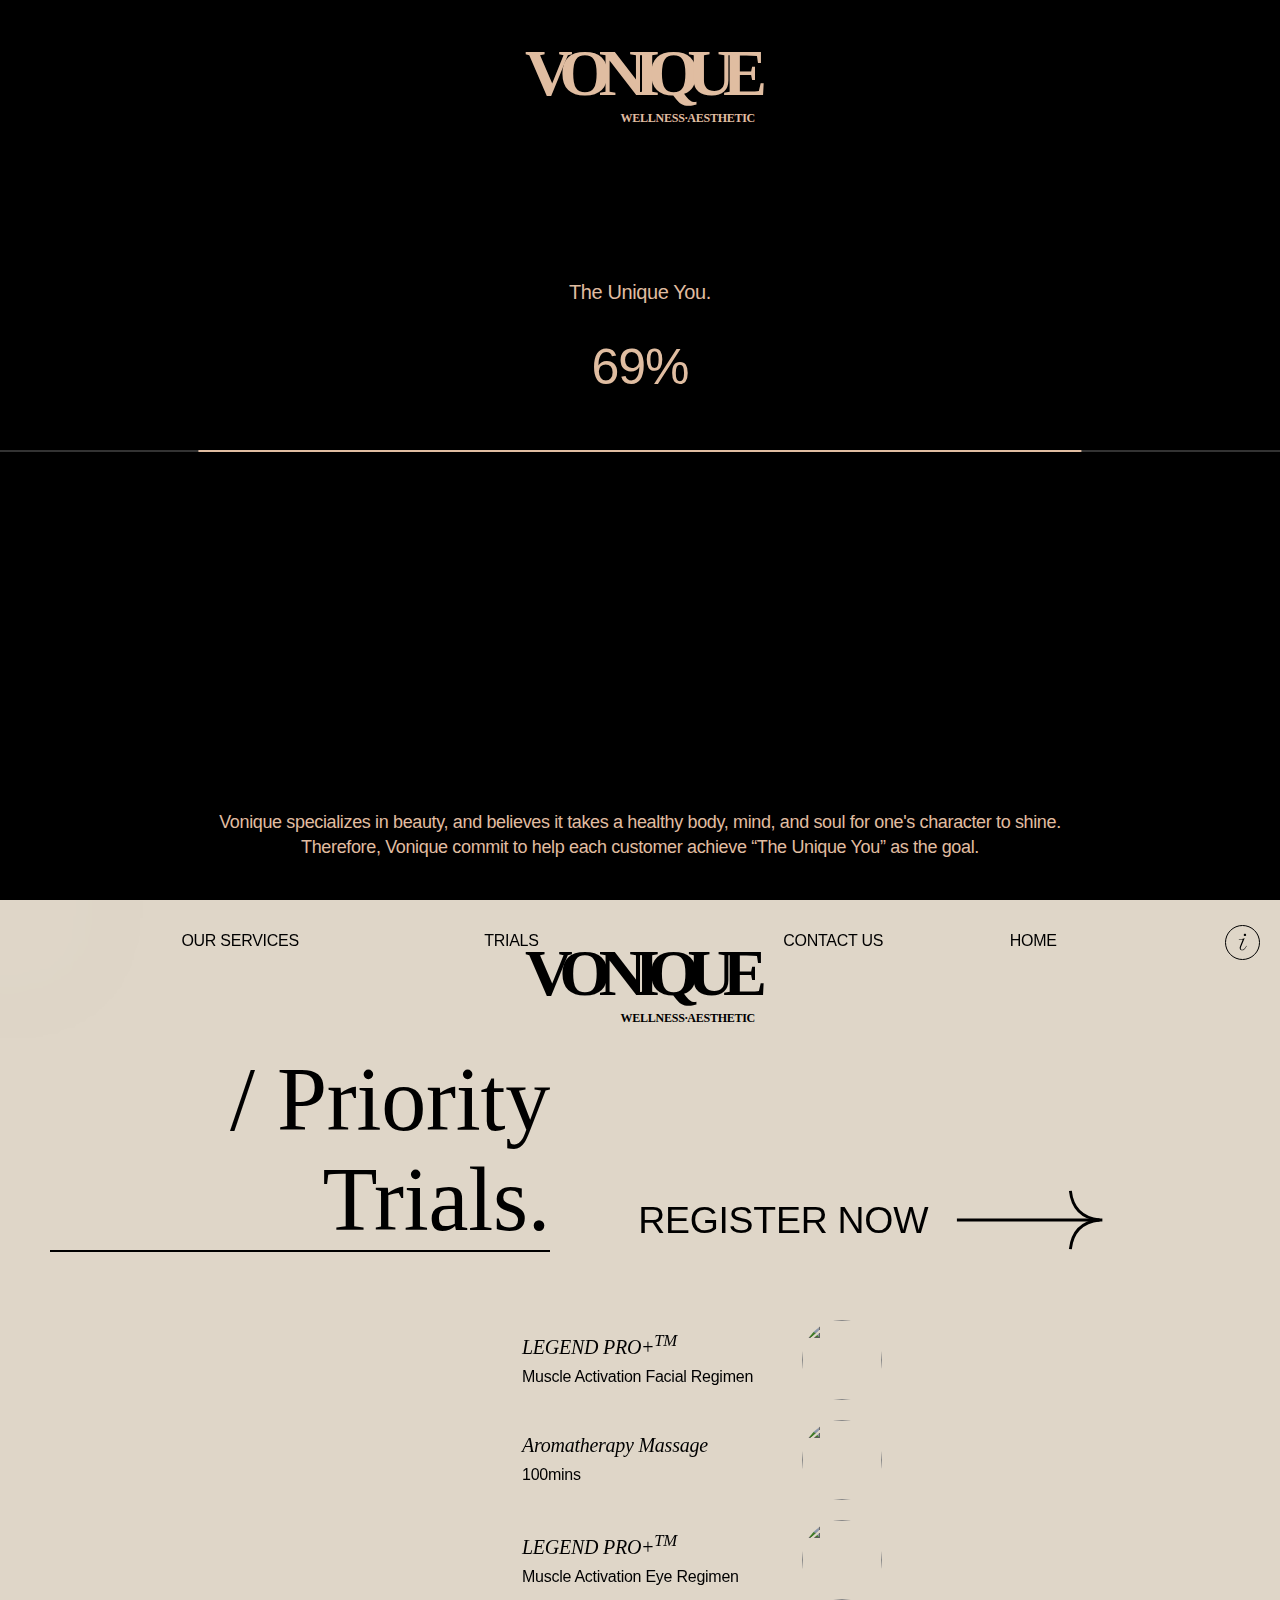
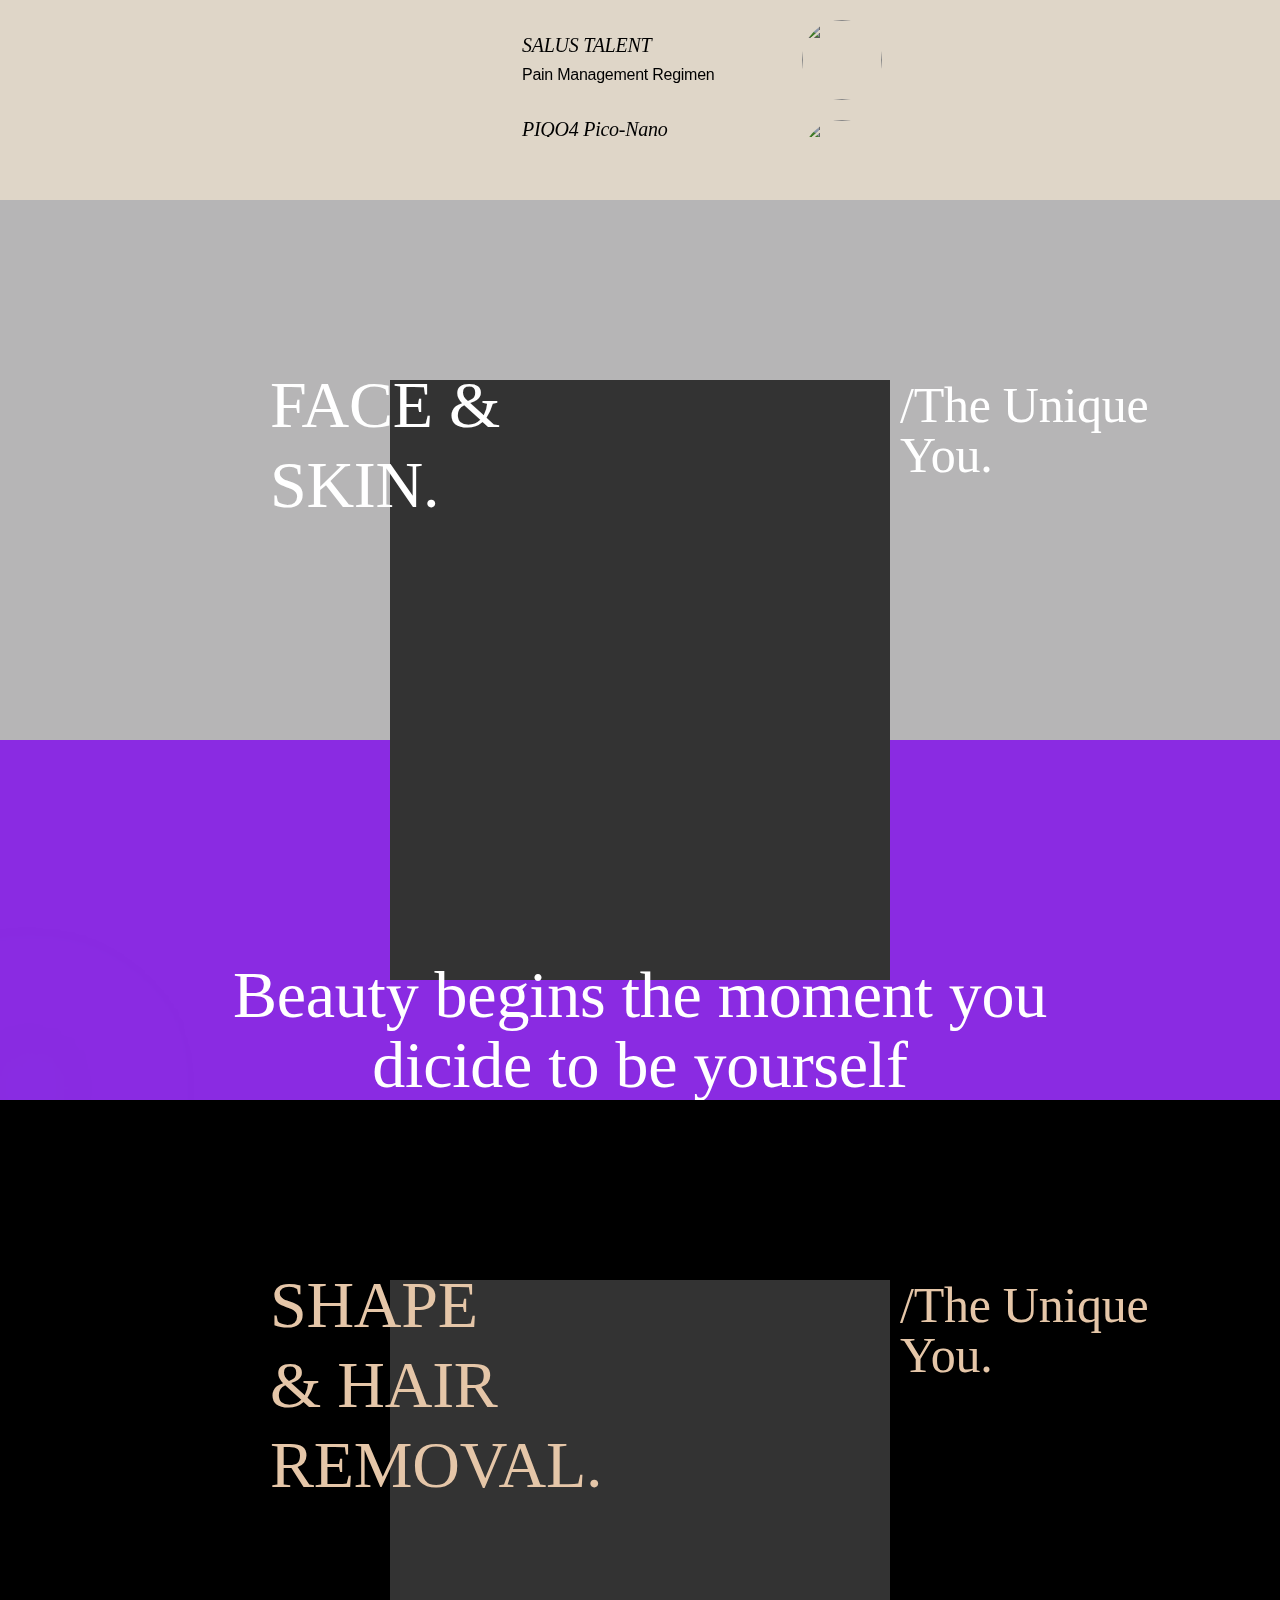
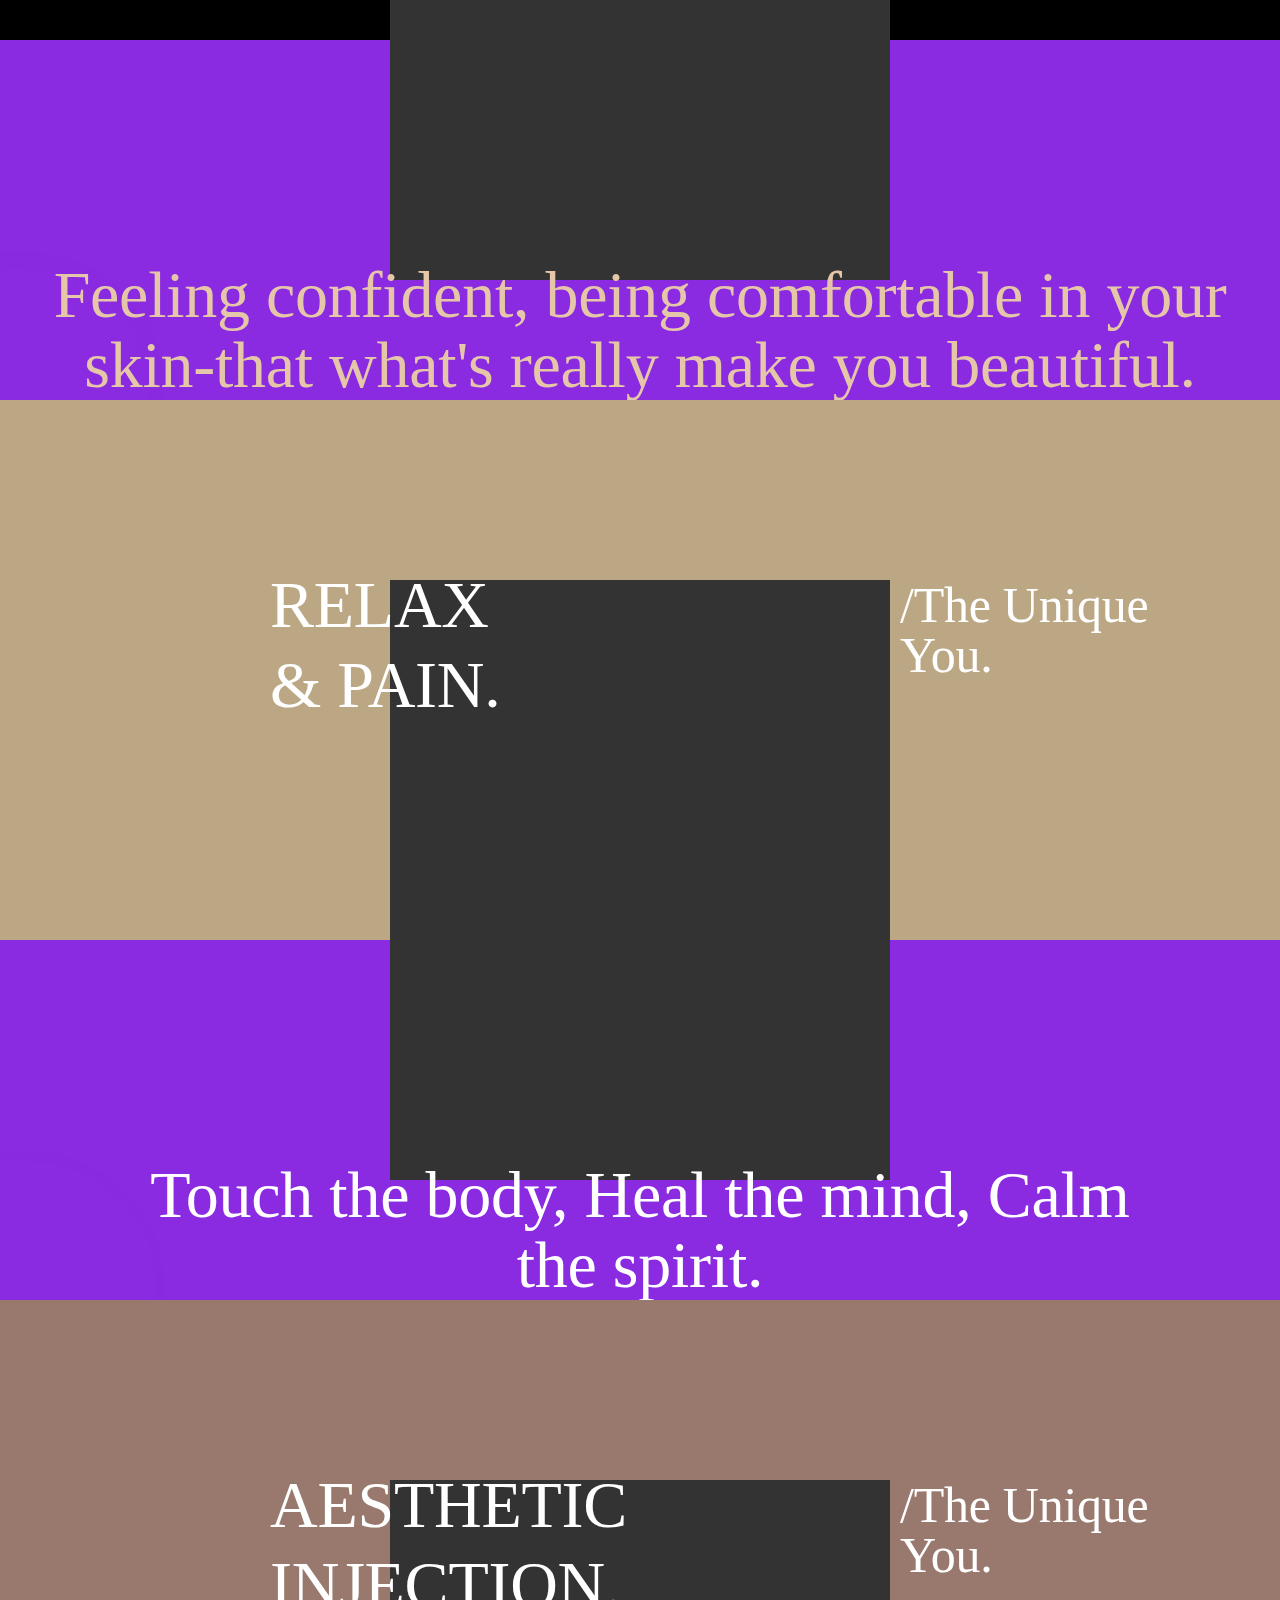
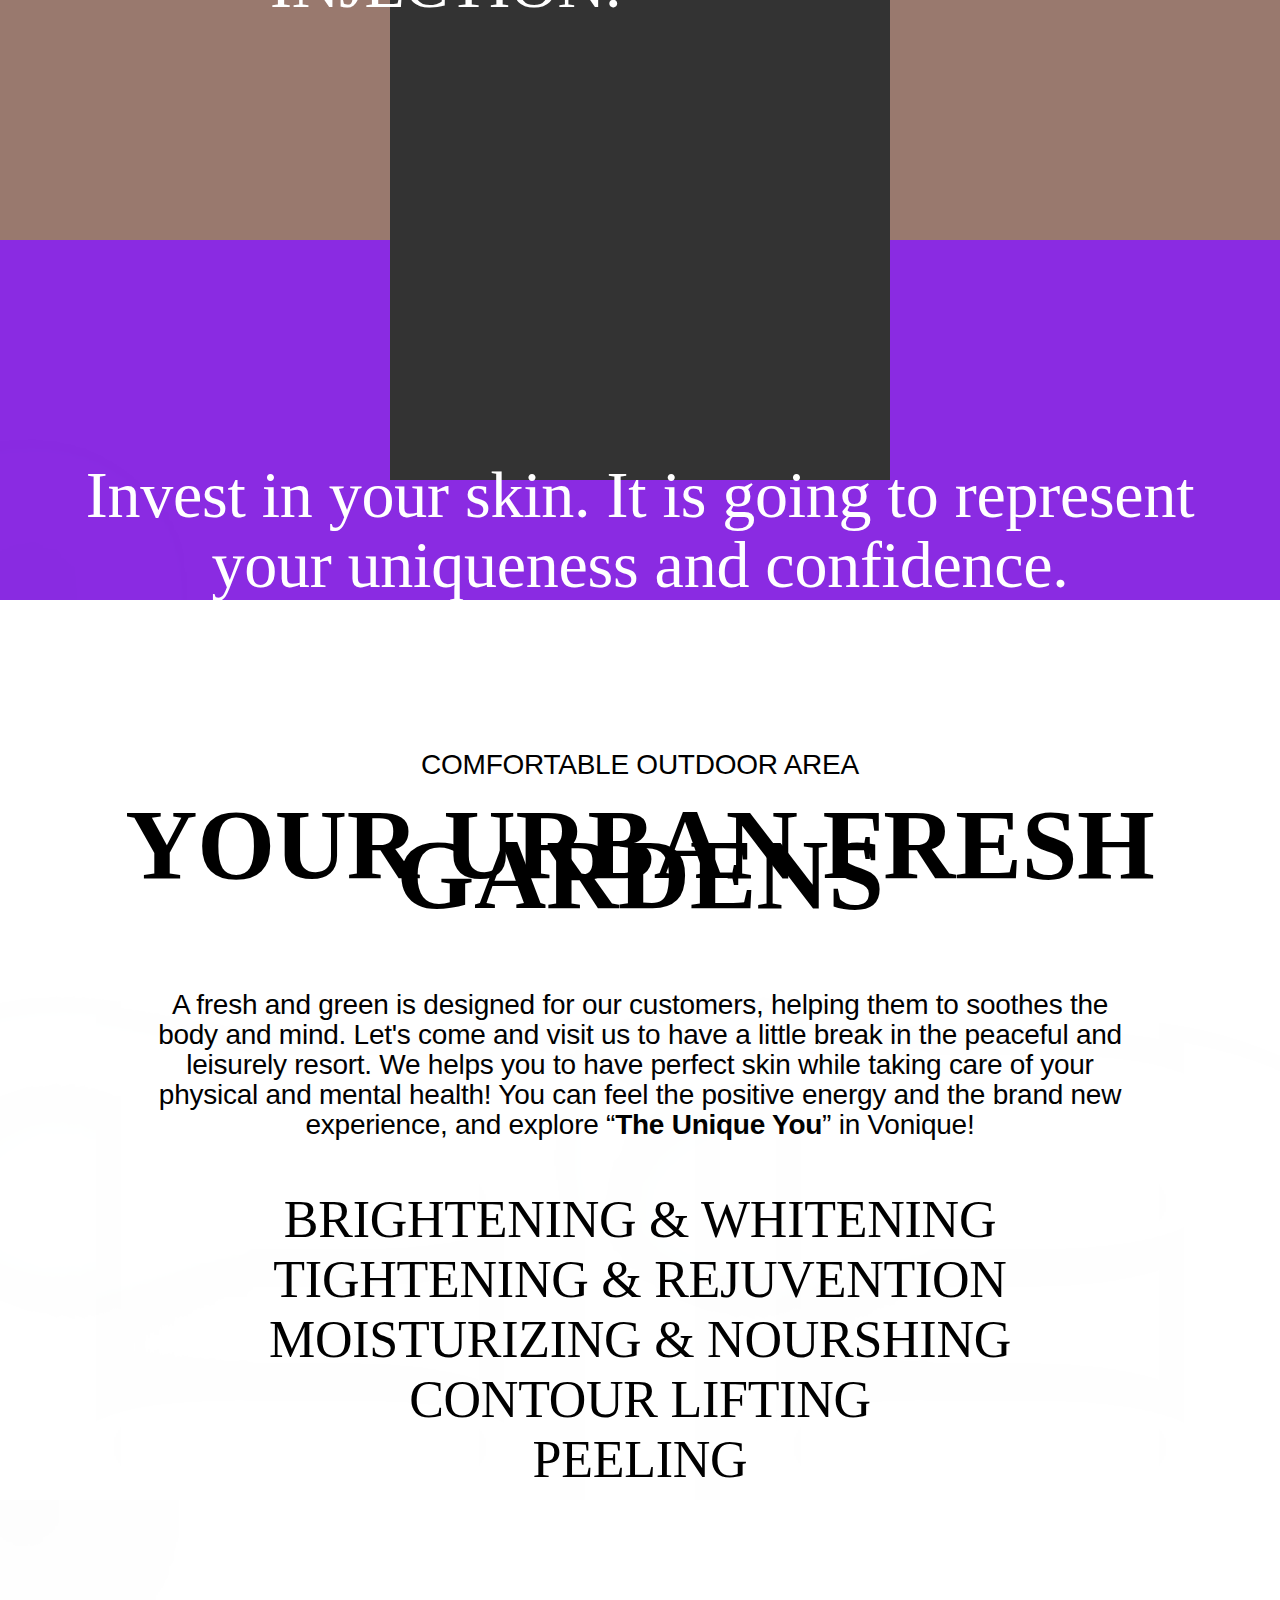
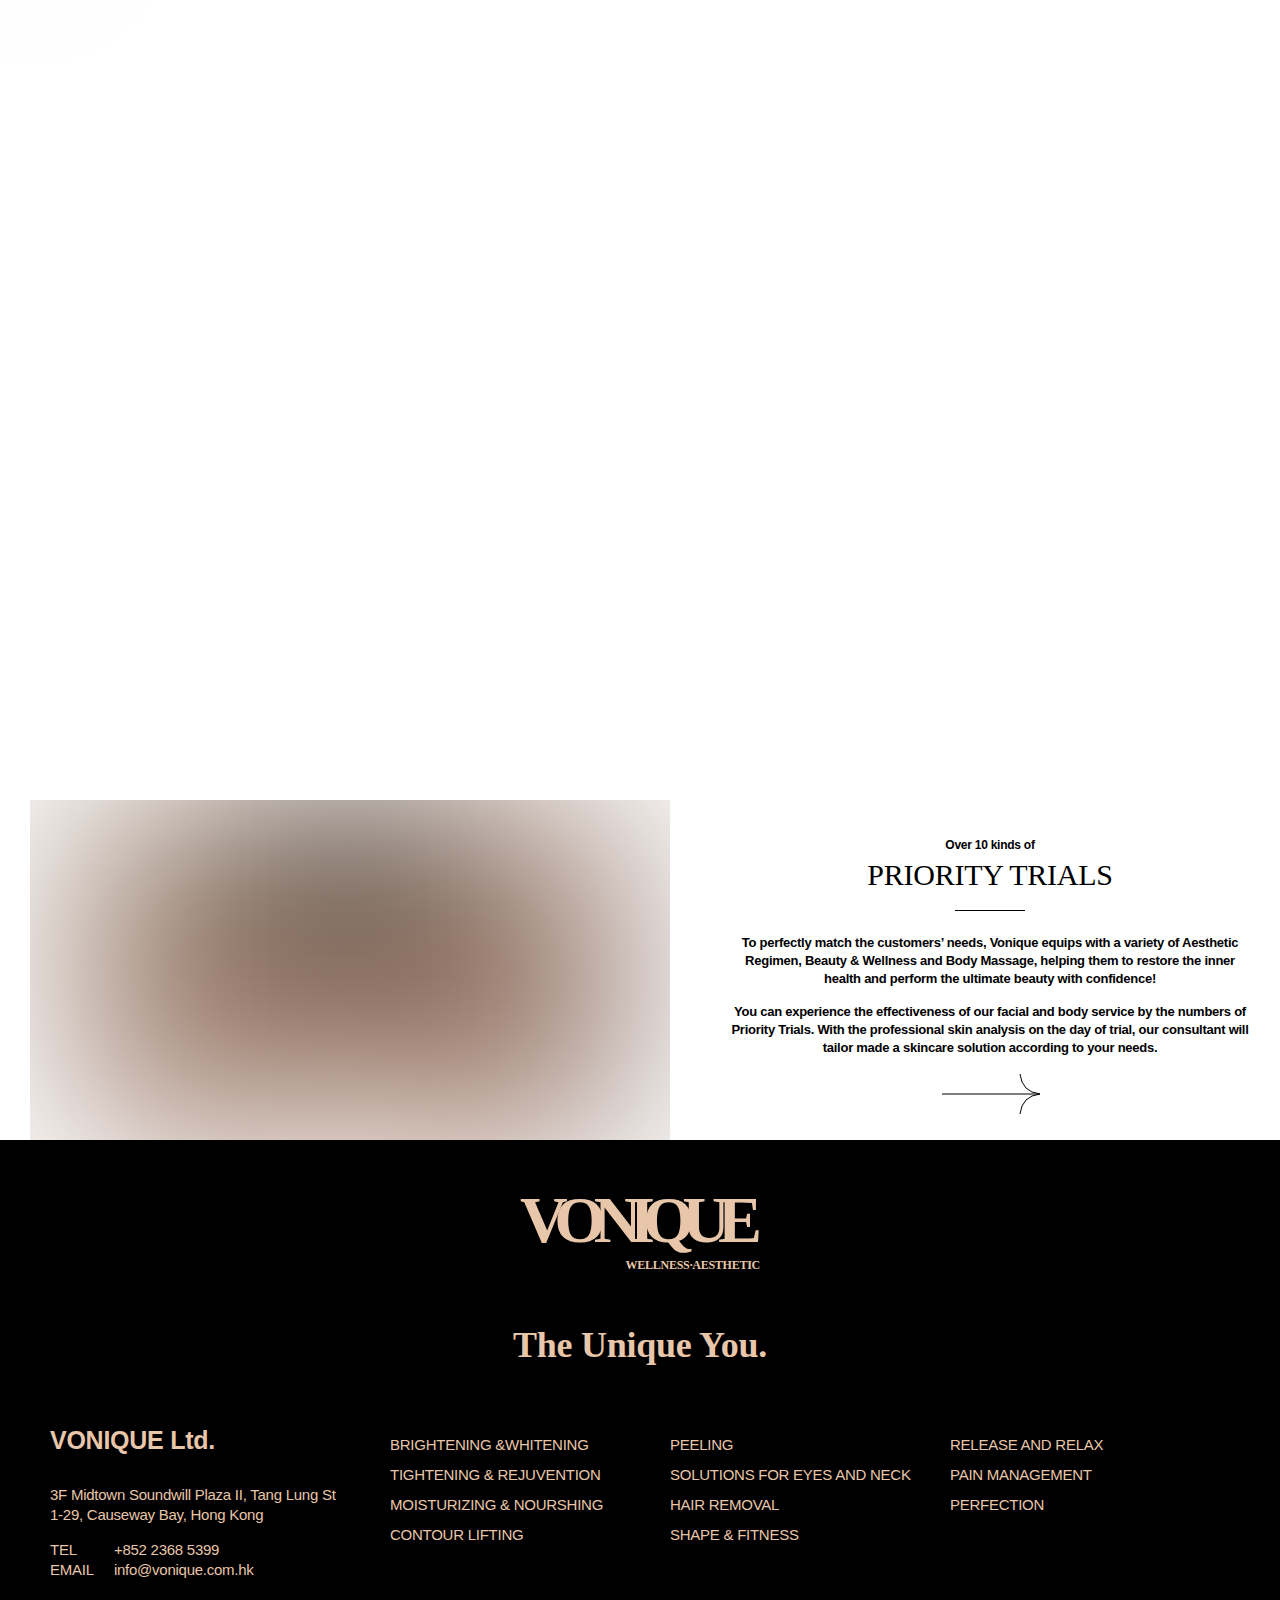
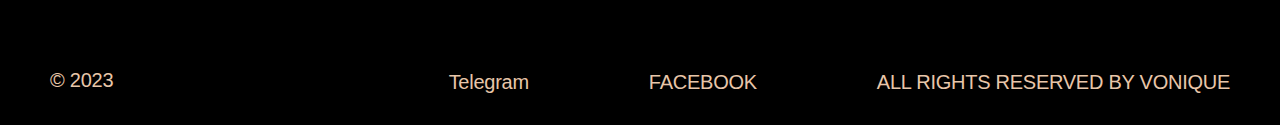
==== commit c18d3582: "modify" ====
--- a/my Telegram/index.html
+++ b/my Telegram/index.html
@@ -297,7 +297,7 @@
                 </div>
             </div>
             <div class="two-footer">
-                <h3>Beauty begins the <span>moment</span> you<br>dicide to be yourself</h3>
+                <h3>Beauty begins the <span>moment</span> you dicide to be yourself</h3>
             </div>
         </section>
         <section class="section section-three" id="three">
@@ -373,7 +373,7 @@
                 </div>
             </div>
             <div class="two-footer">
-                <h3>Feeling <span>confident,</span> being comfortable in your skin-<br>that what's really make you
+                <h3>Feeling <span>confident,</span> being comfortable in your skin-that what's really make you
                     beautiful.</h3>
             </div>
         </section>
@@ -455,7 +455,7 @@
                 </div>
             </div>
             <div class="two-footer">
-                <h3>Touch the body, <span>Heal</span> the mind,<br>Calm the spirit.</h3>
+                <h3>Touch the body, <span>Heal</span> the mind, Calm the spirit.</h3>
             </div>
         </section>
         </section>
@@ -549,7 +549,7 @@
                 </div>
             </div>
             <div class="two-footer">
-                <h3>Invest in your skin. It is going to represent<br>your <span>uniqueness</span> and confidence.</h3>
+                <h3>Invest in your skin. It is going to represent your <span>uniqueness</span> and confidence.</h3>
             </div>
         </section>
         <section class="section section-six" id="six">
@@ -706,36 +706,98 @@
                 <div><span>HAIR REMOVAL</span></div>
                 <div><span>SHAPE & FITNESS</span></div>
                 <div><span>RELEASE AND</span><br><span>RELAX</span></div>
-                <div><span>PAIN MANAGEMENT</span></div>
-                <div><span>PERFECTION</span></div>
+                <!-- <div><span>PAIN MANAGEMENT</span></div>
+                <div><span>PERFECTION</span></div> -->
             </div>
         </div>
     </section>
-    <div class="summary-space">
+    <section class="summary-space">
         <div class="summary-trial">
             <div class="summary-trial-img">
-                <img src="" alt="">
+                <img src="assets/image/bottom-trial.jpg" alt="">
             </div>
             <div class="summary-trial-content">
                 <div class="summary-trial-title">
                     <h5>Over 10 kinds of</h5>
-                    <h2>PRIORITY TRIALS</h2>
+                    <h2><span>PRIORITY</span><span></span> TRIALS</h2>
                     <span class="summary-trial-title-after"></span>
                 </div>
                 <div class="summary-trial-text">
                     <p>To perfectly match the customers’ needs, Vonique equips with a variety of Aesthetic Regimen, Beauty & Wellness and Body Massage, helping them to restore the inner health and perform the ultimate beauty with confidence!</p>
                     <p>You can experience the effectiveness of our facial and body service by the numbers of Priority Trials. With the professional skin analysis on the day of trial, our consultant will tailor made a skincare solution according to your needs.</p>
                 </div>
-                <div class="summary-trial-btn">
+                <div class="summary-trial-btn trial-btn">
                     <svg viewBox="40,0,100,40">
-                        <path d="M 140 20 q -18 -2 -20 -20" stroke="#000000" stroke-width="2" fill="none" />
-                        <path d="M 142 20 l -100 0" stroke="#000000" stroke-width="2" fill="none" />
-                        <path d="M 140 20 q -18 2 -20 20" stroke="#000000" stroke-width="2" fill="none" />
+                        <path d="M 140 20 q -18 -2 -20 -20" stroke="#000000" stroke-width="1" fill="none" />
+                        <path d="M 142 20 l -100 0" stroke="#000000" stroke-width="1" fill="none" />
+                        <path d="M 140 20 q -18 2 -20 20" stroke="#000000" stroke-width="1" fill="none" />
                     </svg>
                 </div>
             </div>
         </div>
         <div class="summary-bottom">
+            <div class="summary-bottom-logo">
+                <div class="welcome__title">
+                    <h1>VONIQUE</h1>
+                    <div>WELLNESS∙AESTHETIC</div>
+                </div>
+                <div class="header-iphone" onclick="iphoneToggle()">
+                    <div></div>
+                    <div></div>
+                </div>
+            </div>
+            <div class="summary-bottom-title">
+                <h2>The Unique You.</h2>
+            </div>
+            <div class="summary-bottom-content">
+                <div class="summary-bottom-desc">
+                    <h3>VONIQUE Ltd.</h3>
+                    <p class="summary-bottom-position">3F Midtown Soundwill Plaza II, Tang Lung St 1-29, Causeway Bay, Hong Kong</p>
+                    <div class="summary-bottom-tel">
+                        <span>TEL</span>
+                        <span>+852 2368 5399</span>
+                    </div>
+                    <div class="summary-bottom-email">
+                        <span>EMAIL</span>
+                        <span>info@vonique.com.hk</span>
+                    </div>
+                </div>
+                <div class="summary-bottom-links">
+                    <div class="summary-bottom-link">
+                        <div onclick="osSectionTop(0)"><span>BRIGHTENING &</span><span>WHITENING</span></div>
+                        <div onclick="osSectionTop(1)"><span>TIGHTENING & </span><span>REJUVENTION</span></div>
+                        <div onclick="osSectionTop(2)"><span>MOISTURIZING & </span><span>NOURSHING</span></div>
+                        <div onclick="osSectionTop(3)"><span>CONTOUR LIFTING</span></div>
+                        <div onclick="osSectionTop(4)"><span>PEELING</span></div>
+                        <div onclick="osSectionTop(5)"><span>SOLUTIONS FOR </span><span>EYES AND NECK</span></div>
+                        <div onclick="osSectionTop(6)"><span>HAIR REMOVAL</span></div>
+                        <div onclick="osSectionTop(7)"><span>SHAPE & FITNESS</span></div>
+                        <div onclick="osSectionTop(8)"><span>RELEASE AND </span><span>RELAX</span></div>
+                        <div onclick="osSectionTop(9)"><span>PAIN MANAGEMENT</span></div>
+                        <div onclick="osSectionTop(10)"><span>PERFECTION</span></div>
+                    </div>
+                </div>
+            </div>
+            <div class="summary-bottom-copy">
+                <span>© 2023</span>
+                <div class="summary-bottom-copy-desctop">
+                    <a href="https://t.me/galitskiy_galitskiy" target="_blank" class="link--hover">
+                        <span>Telegram</span>
+                    </a>
+                    <a href="http://facebook.com" target="_blank" class="link--hover">
+                        <span>FACEBOOK</span>
+                    </a>
+                    <a href="https://www.ony.ru/" target="_blank" class="link--hover">
+                        <span>ALL RIGHTS RESERVED BY VONIQUE</span>
+                    </a>
+                </div>
+                <div class="summary-bottom-copy-mobile">
+                    <span>© 2023</span>
+                    <a href="https://www.ony.ru/" target="_blank" class="link--hover">
+                        <span>ALL RIGHTS RESERVED BY VONIQUE</span>
+                    </a>
+                </div>
+            </div>
         </div>
     </div>
     <div class="summary-holder" id="summaryHolder">
@@ -1290,16 +1352,16 @@
                 </div>
             </div>
         </div>
-        <div class="contact-title">
-            <h2>/ Contact Us.</h2>
-        </div>
         <div class="contact-content">
             <div class="contact-content-title">
+                <div class="contact-title">
+                    <h2>/ Contact Us.</h2>
+                </div>
                 <h3>VONIQUE Ltd.</h3>
                 <p>3F Midtown Soundwill Plaza ll, Tang Lung St 1-29,<br>Causeway Bay, Hong Kong</p>
                 <div>
-                    <div>TEL<br>EMAIL</div>
-                    <div>+852 2368 5399<br>info@vonique.com.hk</div>
+                    <div><span>TEL</span><span>+852 2368 5399</span></div>
+                    <div><span>EMAIL</span><span>info@vonique.com.hk</span></div>
                 </div>
             </div>
             <div class="contact-form">
--- a/my Telegram/assets/index.css
+++ b/my Telegram/assets/index.css
@@ -93,7 +93,7 @@
     transition: .5s all;
     width: 100%;
     height: 100%;
-    filter: blur(50px);
+    filter: blur(100px);
 }
 
 body,
@@ -197,6 +197,7 @@
     .welcome__title h1 {
         font-size: 40px;
         letter-spacing: -7px;
+        line-height: 40px;
     }
 
     .welcome__title div {
@@ -484,7 +485,7 @@
 
 .header-iphone {
     position: absolute;
-    top: calc(50px + 3rem);
+    top: calc(60px + 2rem);
     right: 10rem;
     width: 30px;
     height: 15px;
@@ -761,11 +762,10 @@
     justify-content: space-between;
     position: absolute;
     width: 100%;
-    bottom: 50px;
-}
-
-.main-content-side {
-    margin: 5rem 7rem;
+    height: 100%;
+    top: 0;
+    align-items: center;
+    padding: 3rem 5rem 0;
 }
 
 .main-content-side svg {
@@ -882,7 +882,7 @@
 
 @media (max-width:800px) {
     .main-title {
-        margin-top: 30vh;
+        margin-top: 20vh;
     }
 
     .main-title div {
@@ -986,7 +986,6 @@
     background-repeat: no-repeat;
     background-size: 150% 110%;
     background-position: right top;
-    /* filter: blur(50px); */
 }
 
 .two-content-title {
@@ -1081,12 +1080,26 @@
 }
 
 .two-footer h3 {
+    width: 900px;
+    max-width: 100%;
     font-size: 66px;
     text-align: center;
     font-family: mp-light;
     line-height: 70px;
     font-weight: lighter;
-    margin: 0px;
+    margin: 0 auto;
+}
+
+.section-three .two-footer h3 {
+    width: 1400px;
+}
+
+.section-four .two-footer h3 {
+    width: 1000px;
+}
+
+.section-five .two-footer h3 {
+    width: 1200px;
 }
 
 .two-footer span {
@@ -1244,18 +1257,18 @@
 }
 
 .two-content-text>div:nth-of-type(6) svg line {
-    stroke-dasharray: 222;
-    stroke-dashoffset: -222;
+    stroke-dasharray: 240;
+    stroke-dashoffset: -240;
     animation: lineanimate6 8s forwards;
 }
 
 @keyframes lineanimate6 {
     0% {
-        stroke-dashoffset: -222;
+        stroke-dashoffset: -240;
     }
 
     60% {
-        stroke-dashoffset: -222;
+        stroke-dashoffset: -240;
     }
 
     80% {
@@ -1319,7 +1332,7 @@
     .two-content {
         width: 300px;
         height: 400px;
-        top: unset;
+        top: 200px;
         bottom: 30vh;
         transform: translate(-50%, 0%);
     }
@@ -1333,10 +1346,10 @@
     }
 
     .two-content-title h4 {
-        font-size: 30px;
+        font-size: 25px;
         text-align: right;
         right: -20px;
-        top: -50px;
+        top: -40px;
     }
 
     .two-footer {
@@ -1346,12 +1359,14 @@
     .two-footer h3 {
         font-size: 30px;
         line-height: 40px;
+        padding:  0 20px;
     }
 
     .two-content-text {
         position: relative;
-        top: 20px;
-        transform: scale(35%, 50%);
+        top: 30px;
+        left: -20px;
+        transform: scale(40%, 50%);
     }
 
     .two-content-img {
@@ -1387,7 +1402,6 @@
     /* background-image: url("./image/Body01.jpg"); */
     background-repeat: no-repeat;
     background-size: 100% 100%;
-    /* filter: blur(50px); */
 }
 
 .three-content-text {
@@ -1400,7 +1414,7 @@
 
 .three-content-text>div:last-of-type {
     opacity: 0;
-    animation: opacityanimate .3s 3s forwards;
+    animation: opacityanimate .3s 5s forwards;
 }
 
 .three-content-text>div {
@@ -1435,7 +1449,7 @@
 .three-content-text svg path {
     stroke-dasharray: 2170;
     stroke-dashoffset: 2170;
-    animation: animatepath1 10s forwards;
+    animation: animatepath1 7s forwards;
 }
 
 @keyframes animatepath1 {
@@ -1484,7 +1498,6 @@
     /* background-image: url("./image/Body03.jpg"); */
     background-repeat: no-repeat;
     background-size: 100%;
-    /* filter: blur(50px); */
 }
 
 .four-content-text {
@@ -1583,7 +1596,6 @@
     /* background-image: url("./image/BeautyGirl09.jpg"); */
     background-repeat: no-repeat;
     background-size: 100% 100%;
-    /* filter: blur(50px); */
 }
 
 .five-content-text {
@@ -2116,20 +2128,79 @@
     display: block !important;
 }
 
+@media (max-width:800px) {
+    .summary-title {
+        font-size: 30px;
+        margin-top: 150px;
+    }
+
+    .summary-data {
+        font-size: 20px;
+    }
+
+    .js-summary-text {
+        display: none;
+    }
+
+    .summary-topic {
+        margin-top: 0px;
+    }
+
+    .summary-topic h2 {
+        font-size: 30px;
+    }
+
+    .summary-topic div {
+        font-size: 12px;
+        line-height: 18px;
+    }
+
+    .summary-copy {
+        flex-direction: column;
+        align-items: center;
+        font-size: 16px;
+        padding: 10px 5px;
+    }
+
+    .summary-copy>span {
+        padding-right: 0px;
+    }
+
+    .summary-copy>div {
+        display: flex;
+        flex-direction: column;
+        justify-content: center;
+        align-items: center;
+    }
+
+    .summary-copy>div>a>span {
+        width: 100vw;
+    }
+
+    .summary-close{
+        top: 75px;
+        right: 20px;
+    }
+
+    .summary-close svg{
+        width: 20px;
+        height: 20px;
+    }
+}
+
 
 /*...............Summary trial and footer..................*/
 
 .summary-space {
     width: 100%;
     height: 100vh;
-    position: relative;
     pointer-events: all;
     z-index: 5;
 }
 
 .summary-trial {
     width: 100%;
-    height: 35%;
+    height: 340px;
     background-color: #ffffff;
     display: flex;
     justify-content: space-around;
@@ -2138,10 +2209,19 @@
 .summary-trial-img {
     height: 100%;
     width: 640px;
+    max-width: 100%;
+    overflow: hidden;
+}
+
+.summary-trial-img img {
+    position: relative;
+    width: 100%;
+    height: 100%;
 }
 
 .summary-trial-content {
     width: 520px;
+    max-width: 100%;
     height: 100%;
     text-align: center;
     padding: 30px 0;
@@ -2167,6 +2247,8 @@
 .summary-trial-title h2 {
     margin: 0;
     font-size: 30px;
+    font-weight: 300;
+    font-family: mp-light;
 }
 
 .summary-trial-title-after{
@@ -2197,71 +2279,239 @@
     height: 36px;
 }
 
+.summary-trial-btn svg path {
+    transition-duration: .5s;
+    stroke-dasharray: 100px;
+    stroke-dashoffset: 0px;
+}
+
+.summary-trial-btn:hover svg path {
+    stroke-dashoffset: 200px;
+}
+
 .summary-bottom {
     width: 100%;
     height: 65%;
     background-color: #000000;
+    color: #e8c6a9;
+    padding: 50px 50px 25px;
+    display: flex;
+    justify-content: space-between;
+    flex-direction: column;
+}
+
+.summary-bottom-logo {
+    width: 240px;
+    max-width: 100%;
+    margin: auto;
+    margin-top: 0;
+    margin-bottom: 0;
+}
+
+.summary-bottom-logo .welcome__title {
+    position: unset;
+    transform: unset;
+}
+
+.summary-bottom-title h2 {
+    text-align: center;
+    font-size: 36px;
+    font-family: gp-lt-italic;
+}
+
+.summary-bottom-content {
+    display: flex;
+    justify-content: space-between;
+    flex-wrap: wrap;
+    margin-bottom: 50px;
+}
+
+.summary-bottom-desc {
+    width: 290px;
+    font-size: 15px;
+    line-height: 20px;
+}
+
+.summary-bottom-desc h3 {
+    font-size: 25px;
+    padding-bottom: 20px;
+    margin: 0;
+}
+
+.summary-bottom-email span:first-of-type,
+.summary-bottom-tel span:first-of-type{
+    display: inline-block;
+    width: 60px;
+}
+
+.summary-bottom-link {
+    height: 130px;
+    display: flex;
+    flex-direction: column;
+    align-items: start;
+    flex-wrap: wrap;
+}
+
+.summary-bottom-link div {
+    cursor: pointer;
+    width: 280px;
+    font-size: 15px;
+}
+
+.summary-bottom-link div:hover {
+    color: #ffffff;
+}
+
+.summary-bottom-copy {
+    width: 100%;
+    display: flex;
+    justify-content: space-between;
+    flex-wrap: wrap;
+}
+
+.summary-bottom-copy span {
+    display: inline-block;
+    font-size: 20px;
+    line-height: 20px !important;
+}
+
+.summary-bottom-copy .summary-bottom-copy-desctop {
+    display: flex;
+    gap: 120px;
+}
+
+.summary-bottom-copy a {
+    color: inherit;
+}
+
+.summary-bottom-copy-mobile {
+    display: none;
+    width: 100%;
 }
 
 @media (max-width:800px) {
-    .summary-title {
-        font-size: 30px;
-        margin-top: 150px;
-    }
-
-    .summary-data {
+    .summary-space {
+        height: max-content;
+        clip: rect(0%  0%, 0% 100%, 100% 100%, 100% 0%);
+        overflow: hidden;
+    }
+
+    .summary-trial {
+        height: 100vh;
+        display: block;
+    }
+
+    .summary-trial-content {
+        height: unset;
+        width: 100%;
+        padding: 30px 20px;
+    }
+
+    .summary-trial-img {
+        width: 100%;
+        height: 40%;
+    }
+
+    .summary-trial-img img {
+        position: relative;
+        top: -30%;
+        left: -10%;
+        width: 120%;
+        height: 150%;
+    }
+
+    /* .summary-trial-title {
+        padding: 0 40px;
+    } */
+
+    .summary-trial-title h2 {
+        font-size: 33px;
+    }
+
+    .summary-trial-title h5 {
+        font-size: 16px;
+        margin-bottom: 20px;
+    }
+
+    .summary-trial-text p {
+        font-size: 18px;
+        font-weight: 300;
+    }
+
+    .summary-trial-text p:last-of-type {
+        margin: 25px 0;
+    }
+
+    .summary-bottom {
+        height: 100vh;
+        padding: 25px;
+        padding-top: calc(2rem + 150px);
+        position: relative;
+        overflow: hidden;
+    }
+
+    .summary-bottom-desc {
+        font-size: 13px;
+        margin-bottom: 30px;
+    }
+
+    .summary-bottom-desc h3 {
         font-size: 20px;
     }
 
-    .js-summary-text {
+    .summary-bottom-link {
+        height: unset;
+    }
+
+    .summary-bottom-link div {
+        font-size: 13px;
+    }
+
+    .summary-bottom-content {
+        margin-bottom: unset;
+    }
+
+    .summary-bottom-logo {
+        width: 100%;
+        height: 100%;
+        position: absolute;
+        top: 0;
+        left: 0;
+    }
+
+    .summary-bottom-logo .welcome__title {
+        position: fixed;
+        transform: translateX(-50%);
+    }
+
+    .summary-bottom-logo .header-iphone{
+        position: fixed;
+    }
+
+    .summary-bottom-copy .summary-bottom-copy-desctop {
+        width: 100%;
+        justify-content: space-between;
+        gap: unset;
+    }
+
+    .summary-bottom-copy>span {
         display: none;
     }
 
-    .summary-topic {
-        margin-top: 0px;
-    }
-
-    .summary-topic h2 {
-        font-size: 30px;
-    }
-
-    .summary-topic div {
-        font-size: 12px;
-        line-height: 18px;
-    }
-
-    .summary-copy {
-        flex-direction: column;
-        align-items: center;
-        font-size: 16px;
-        padding: 10px 5px;
-    }
-
-    .summary-copy>span {
-        padding-right: 0px;
-    }
-
-    .summary-copy>div {
+    .summary-bottom-copy-desctop a:last-of-type {
+        display: none;
+    }
+
+    .summary-bottom-copy-mobile {
         display: flex;
-        flex-direction: column;
-        justify-content: center;
-        align-items: center;
-    }
-
-    .summary-copy>div>a>span {
-        width: 100vw;
-    }
-
-    .summary-close{
-        top: 75px;
-        right: 20px;
-    }
-
-    .summary-close svg{
-        width: 20px;
-        height: 20px;
-    }
-}
+        justify-content: space-between;
+    }
+
+    .summary-bottom-copy span {
+        font-size: 15px;
+    }
+}
+
 
 /*Our service section....................................*/
 
@@ -2397,8 +2647,8 @@
 .os-footer-btn {
     width: 60px;
     height: 50px;
-    position: relative;
-    bottom: 75px;
+    position: absolute;
+    bottom: 30px;
     transform: translateX(-50%);
     left: 50%;
     display: none;
@@ -3026,6 +3276,11 @@
         left: 200px;
     }
 
+    .trials-content-main-lists {
+        justify-content: space-around;
+    }
+    
+
     .trials-content-main-lists>div {
         margin-top: 0;
     }
@@ -3348,14 +3603,12 @@
     fill: #DfD6C8;
 }
 .contact-title {
-    width: 550px;
-    text-align: center;
+    width: 100%;
+    text-align: right;
     font-size: 60px;
-    position: absolute;
-    top: 150px;
-    left: 100px;
     font-family: gp-lt-italic;
     border-bottom: solid 2px #DfD6C8;
+    margin: 50px 0;
 }
 
 .contact-title h2 {
@@ -3384,12 +3637,9 @@
     font-size: 20px;
 }
 
-.contact-content-title>div{
-    display: flex;
-}
-
-.contact-content-title>div :first-child{
-    margin-right: 20px;
+.contact-content-title span:first-of-type {
+    display: inline-block;
+    width: 100px;
 }
 
 .contact-form {
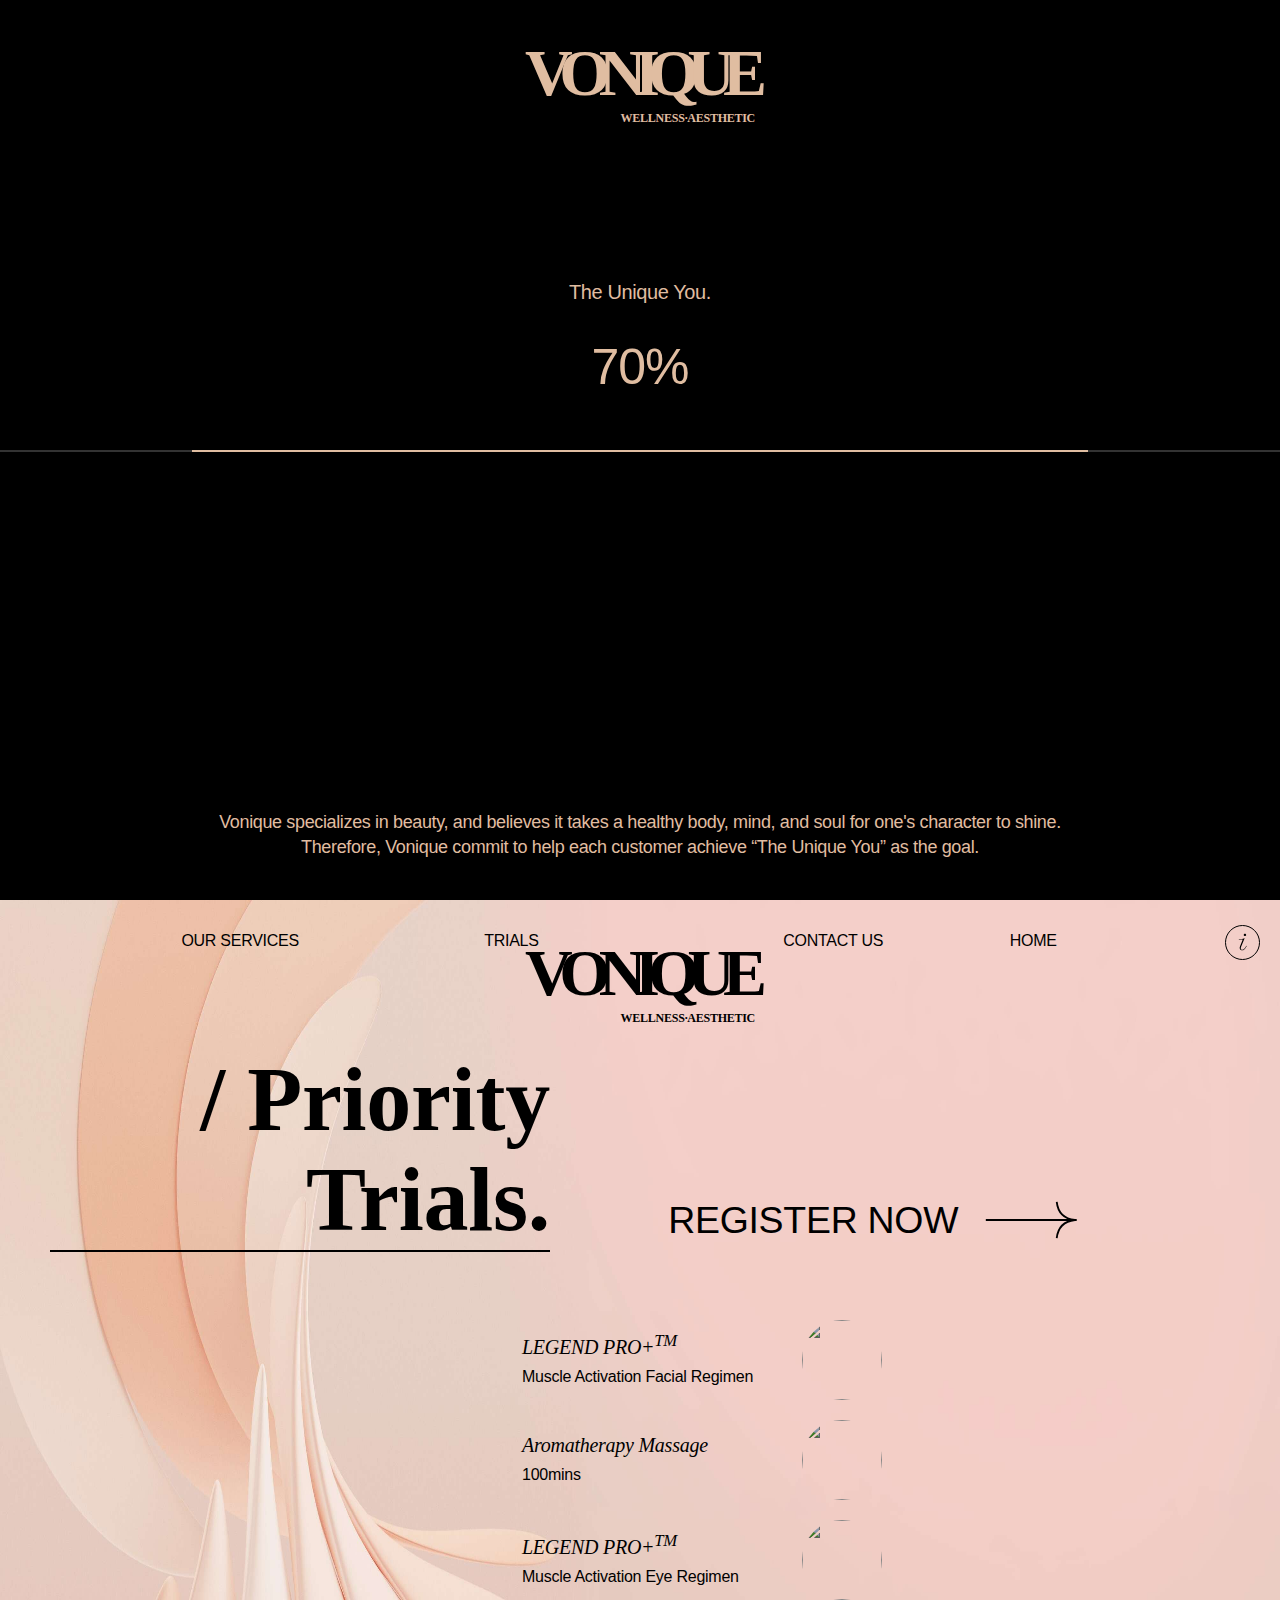
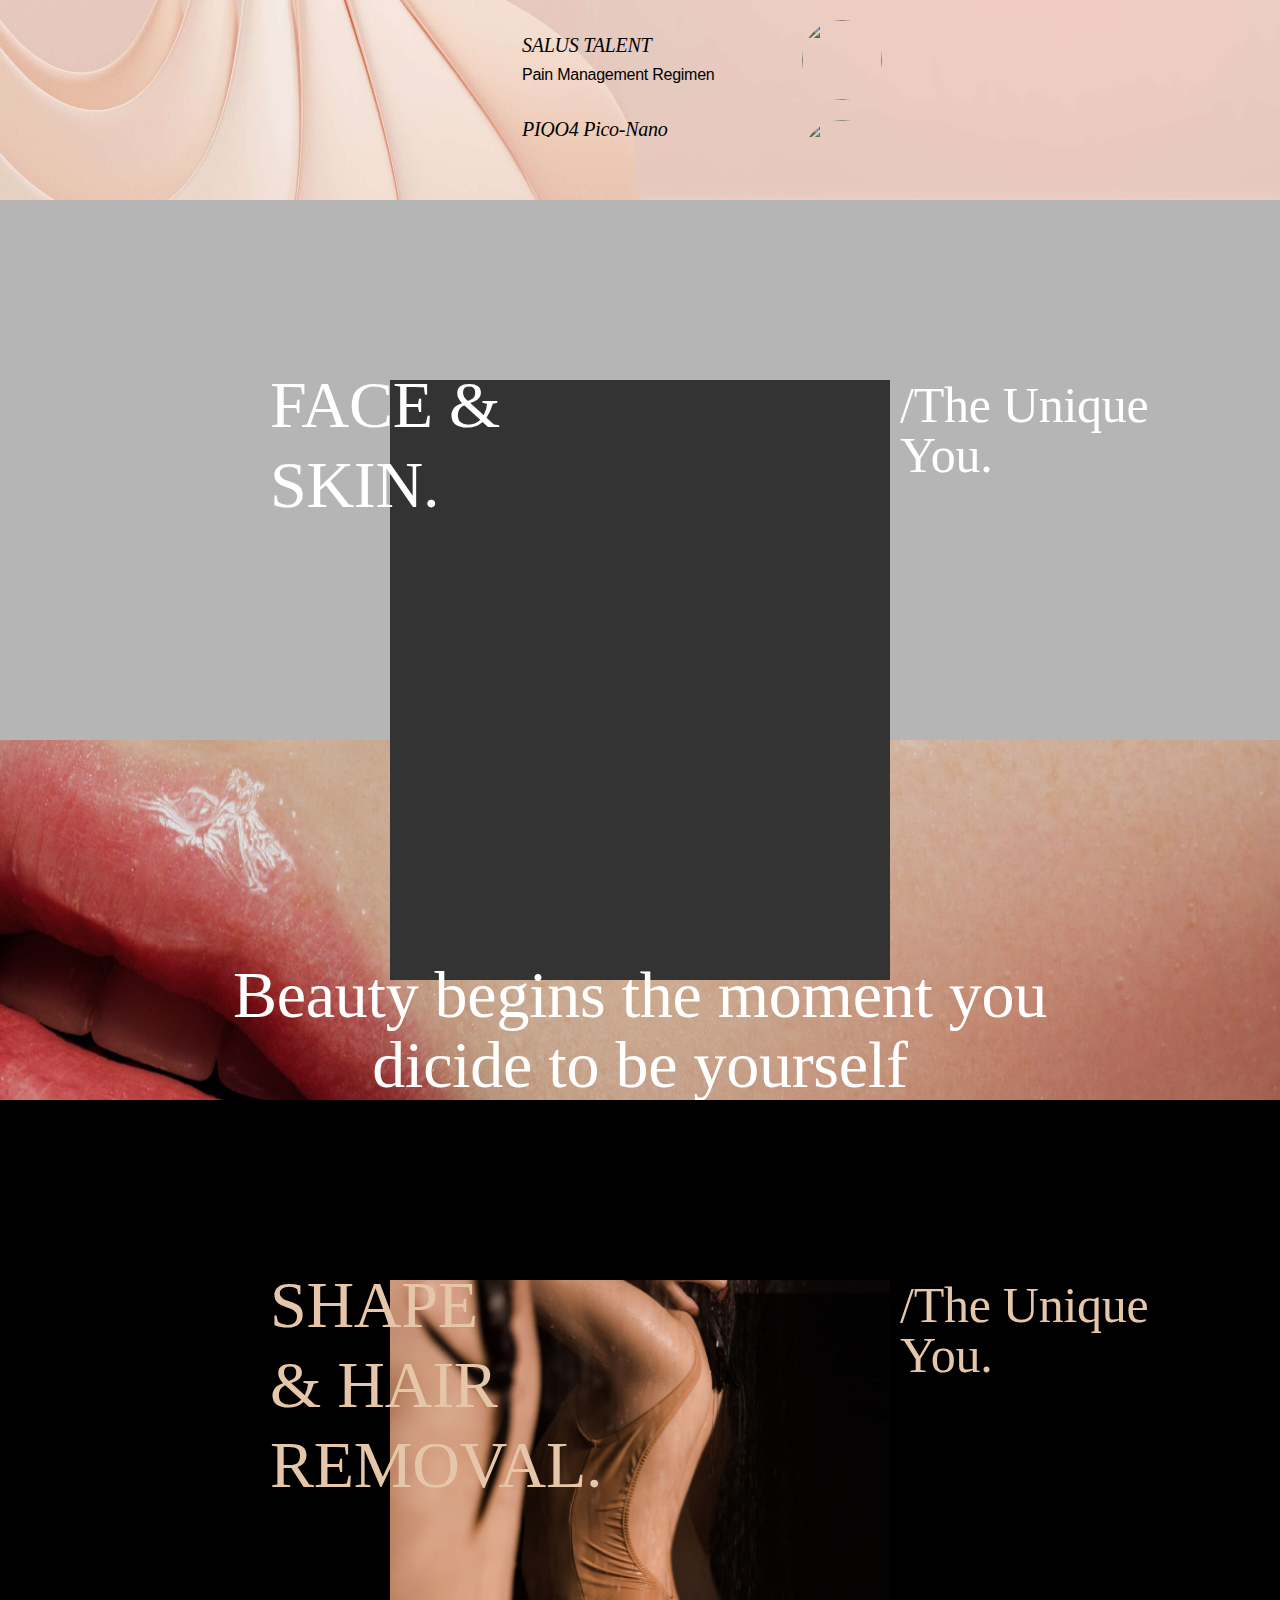
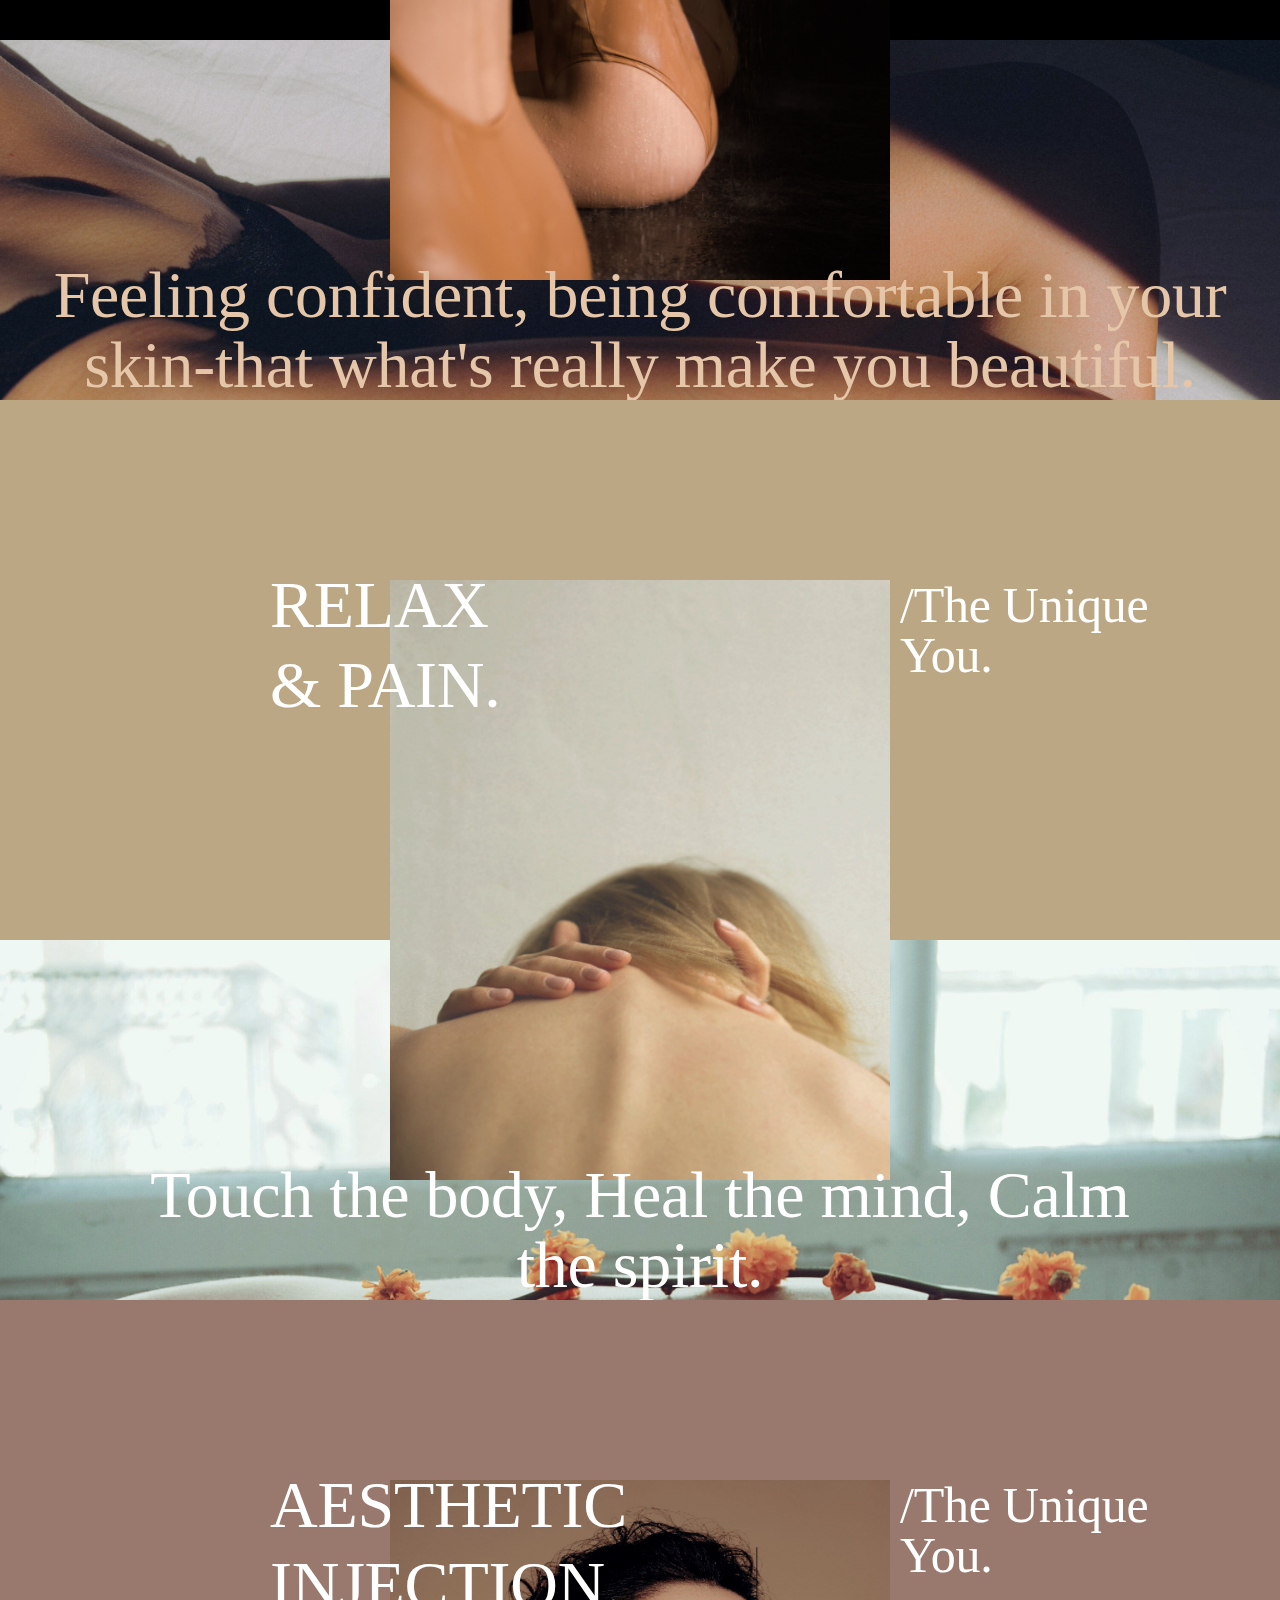
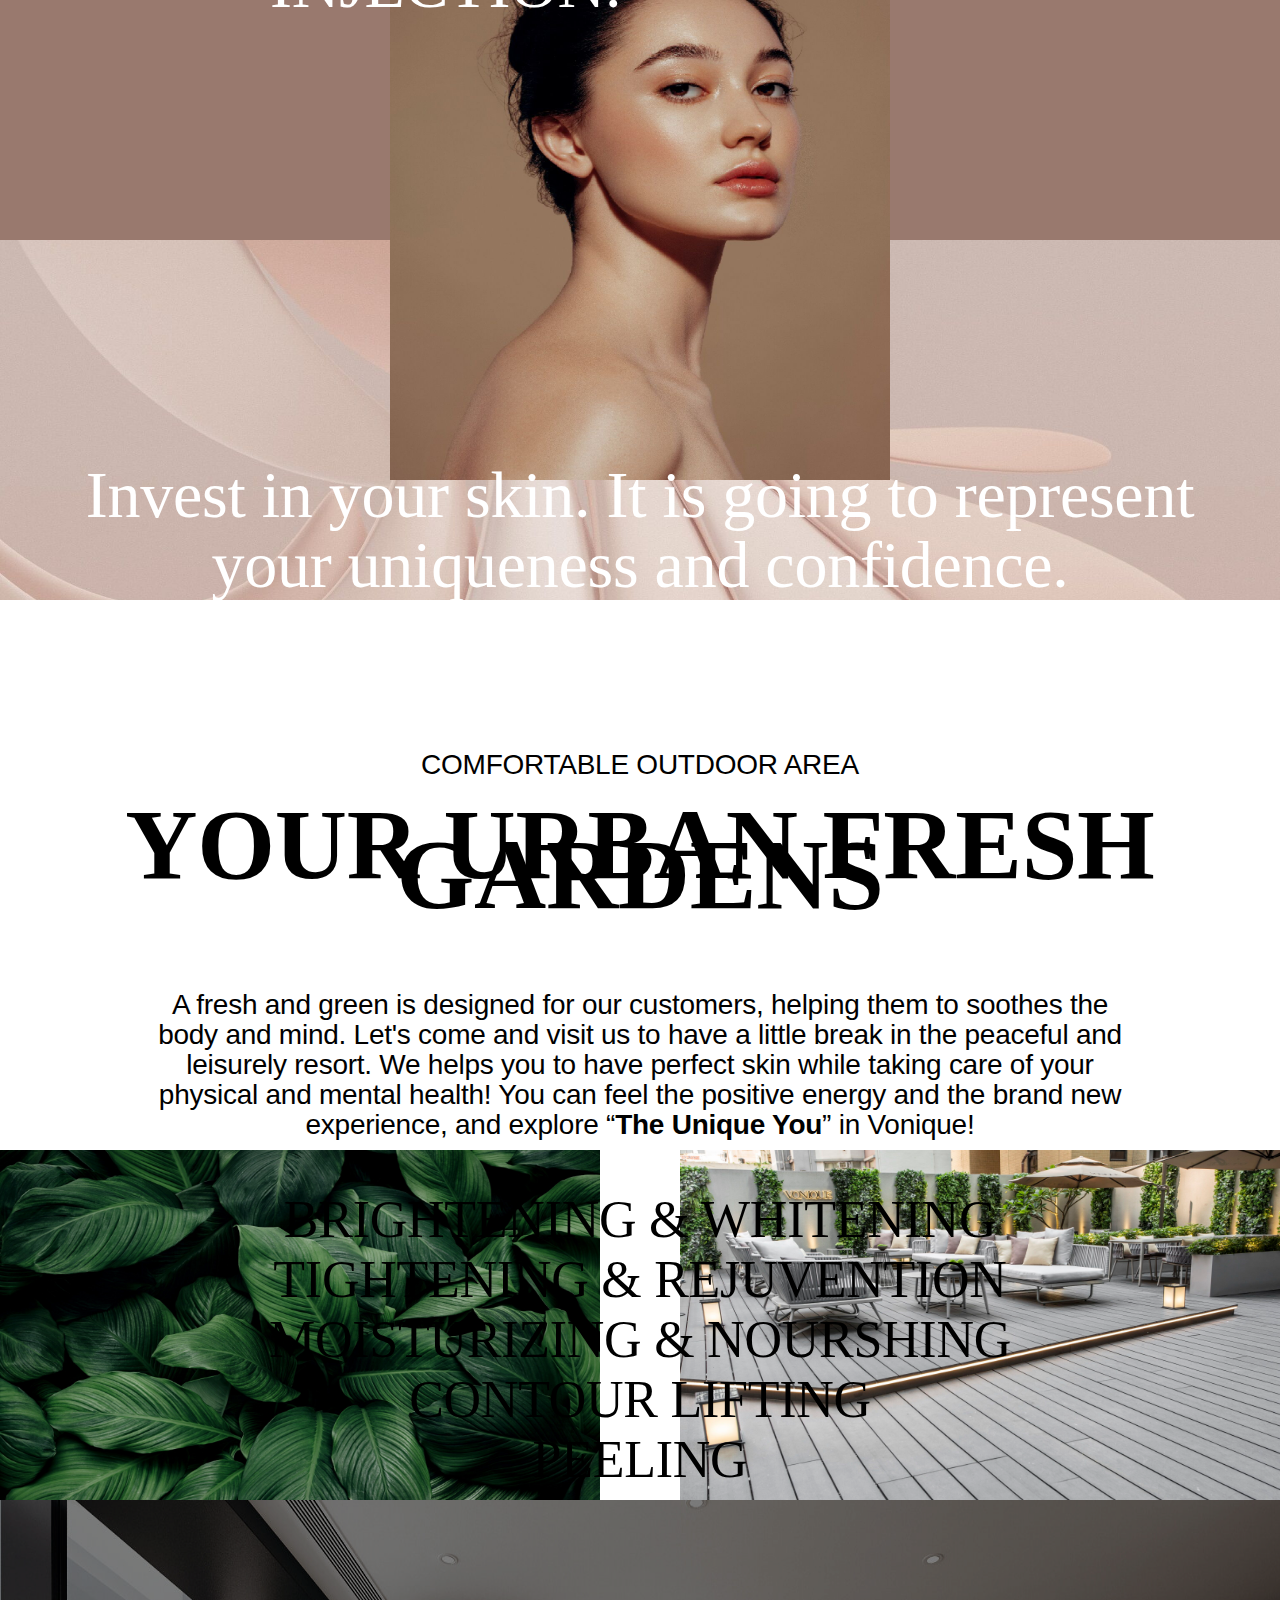
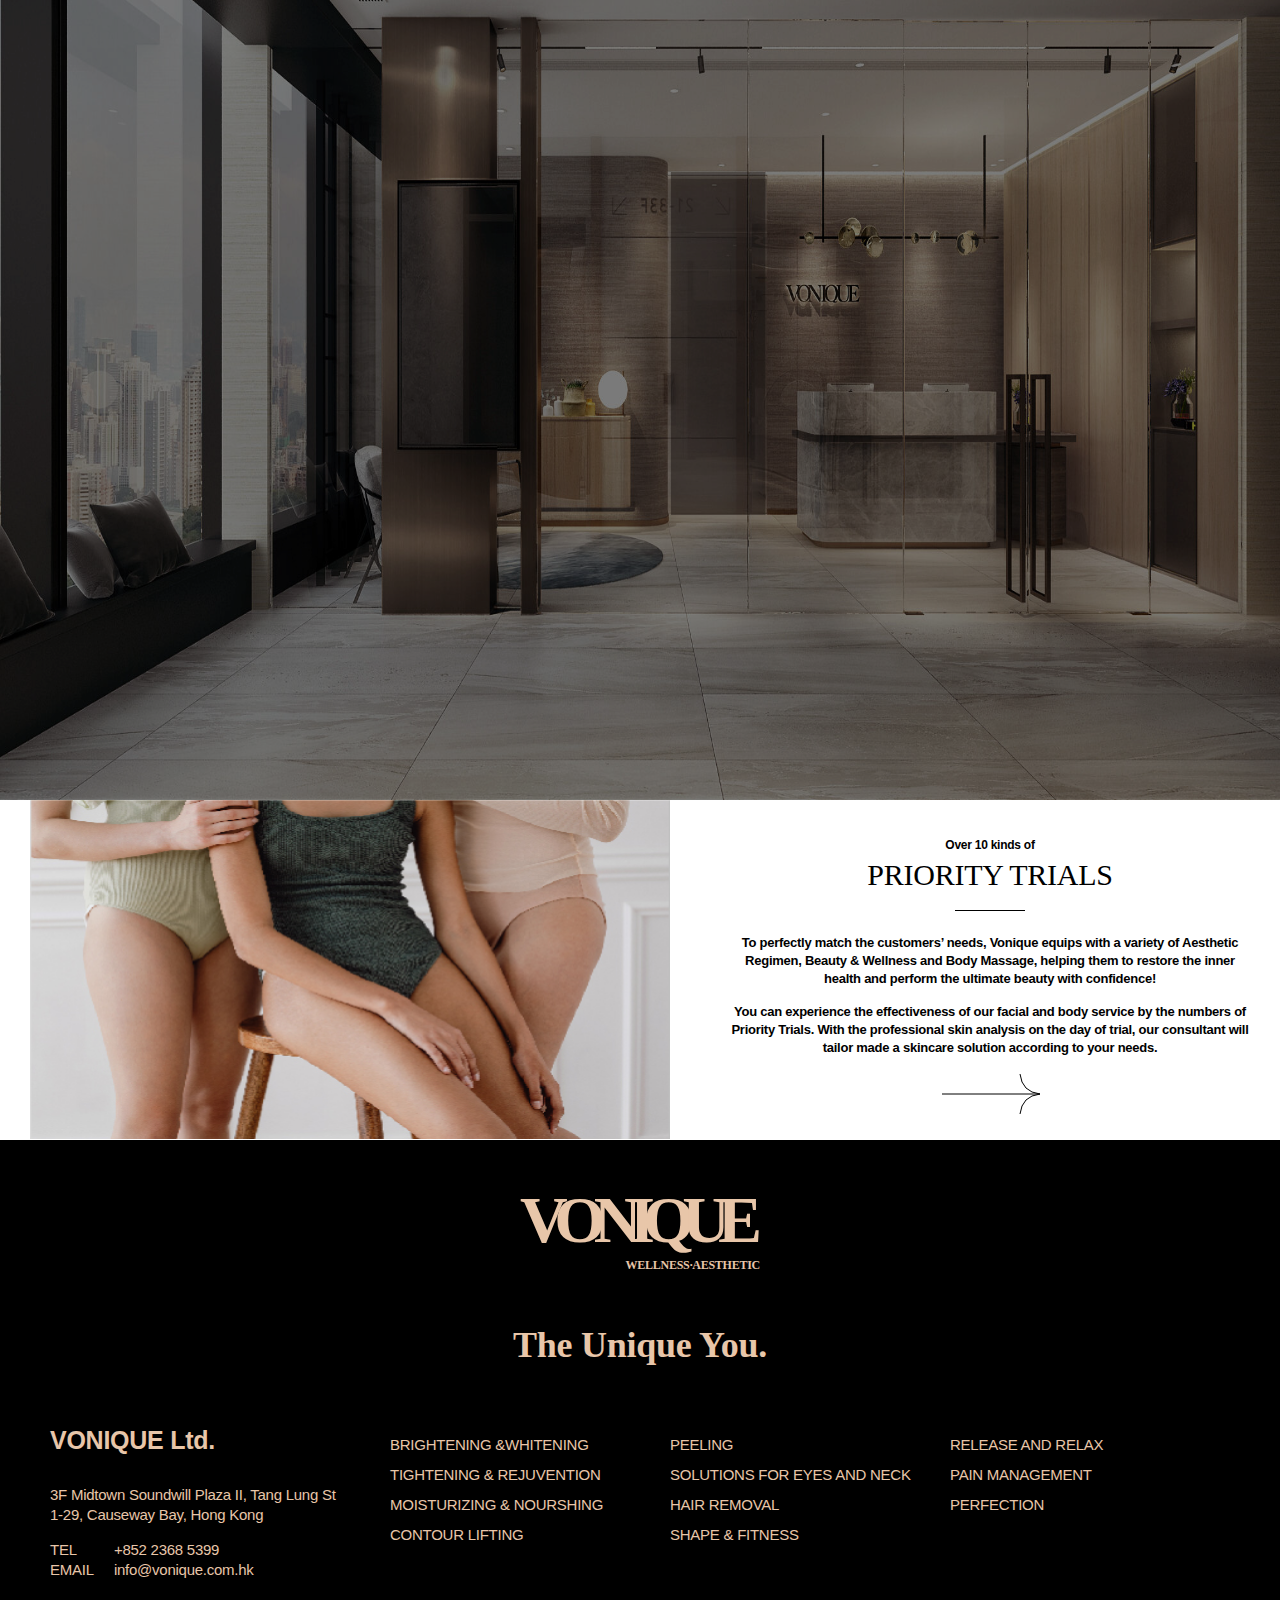
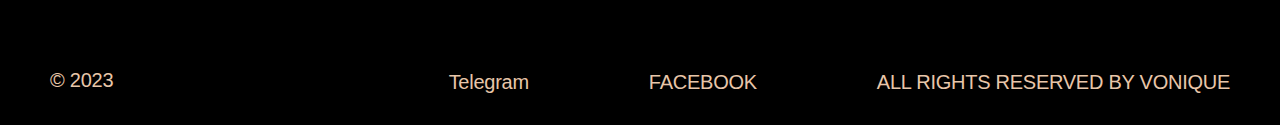
==== commit 1204b8f7: "modify any style" ====
--- a/my Telegram/index.html
+++ b/my Telegram/index.html
@@ -812,15 +812,13 @@
                 <span class="js-date" id="jsdate">17 FEBRUARY</span>, <span class="js-time" id="jstime">15:22</span>
             </div>
             <div class="summary-data js-summary-data">
-                <div class="flex">
-                    <div>
-                        <b>CURRENT WEATHER</b>
-                        <span>/30.3℃</span>
-                    </div>
-                    <div>
-                        <b> RELATIVE HUMIDITY</b>
-                        <span> /54%</span>
-                    </div>
+                <div>
+                    <b>CURRENT WEATHER</b>
+                    <span>/30.3℃</span>
+                </div>
+                <div>
+                    <b> RELATIVE HUMIDITY</b>
+                    <span> /54%</span>
                 </div>
                 <div>
                     <b>UV INDEX</b>
@@ -1112,14 +1110,14 @@
         </div>
         <div class="trials-content" id="trialContent">
             <div class="trials-content-main">
-                <div class="trials-content-main-title">
+                <a href="#registerNow" class="trials-content-main-title">
                     <h3>REGISTER NOW</h3>
                     <svg viewBox="0,0,110,40">
                         <path d="M 100 20 q -18 -2 -20 -20" stroke-width="2" fill="none" />
                         <path d="M 102 20 l -100 0" stroke-width="2" fill="none" />
                         <path d="M 100 20 q -18 2 -20 20" stroke-width="2" fill="none" />
                     </svg>
-                </div>
+                </a>
                 <div class="trials-content-main-lists">
                     <div>
                         <div>
@@ -1231,20 +1229,21 @@
                         </div>
                     </div>
                 </div>
-                <div class="trials-content-register-form">
+                <div class="trials-content-register-form" id="registerNow">
                     <form action="submit">
                         <div class="register-name">
                             <div>
                                 <label for="name-register">NAME*</label>
                                 <input type="text" name="name-register" id="name-register">
                             </div>
-                            <div>
-                                <label for="gender-register">GENDER</label>
-                                <select name="gender" id="gender-register">
-                                    <option value=""></option>
-                                    <option value="male"> male </option>
-                                    <option value="female"> female </option>
-                                </select>
+                            <div class="myselect">
+                                <label for="gender-register">GENDER*</label>
+                                <input name="gender" class="select" id="gender-register">
+                                <div class="myselect-value">
+                                    <div class="select-value" onmousedown="genderinput(0)"></div>
+                                    <div class="select-value" onmousedown="genderinput(1)">male</div>
+                                    <div class="select-value" onmousedown="genderinput(2)">female</div>
+                                </div>
                             </div>
                         </div>
                         <div class="register-phone">
@@ -1258,7 +1257,7 @@
                             </div>
                         </div>
                         <div class="register-select">
-                            <label for="trial-select">SELECTED TRIAL</label>
+                            <label for="trial-select">SELECTED TRIAL*</label>
                             <select name="trial-select" id="trial-select">
                                 <option value=""></option>
                                 <option value=""></option>
@@ -1277,11 +1276,11 @@
                         </div>
                         <div class="register-detail">
                             <div>
-                                <input type="radio" name="form-detail-register" id="form-detail-1">
+                                <div class="form-detail-radio"><input type="radio" name="form-detail-register" id="form-detail-1"></div>
                                 <label for="form-detail-1">Lorem Ipsum is simply dummy text of the printing and typesetting industry. Lorem Ipsum has been the industry's staecimen.</label>
                             </div>
                             <div>
-                                <input type="radio" name="form-detail-register" id="form-detail-2">
+                                <div class="form-detail-radio"><input type="radio" name="form-detail-register" id="form-detail-2"></div>
                                 <label for="form-detail-2">Lorem Ipsum is simply dummy text of the printing and typesetting industry. Lorem Ipsum has been the industry's standard dummy text ever since the 1500s, when an unknown printer took a galley of type and scrambled it to make a type specimen.</label>
                             </div>
                         </div>
@@ -1367,7 +1366,7 @@
             <div class="contact-form">
                 <form action="submit">
                     <div class="contact-category">
-                        <label for="trial-select">CATEGORY</label>
+                        <label for="trial-select">CATEGORY*</label>
                         <select name="trial-select" id="trial-select">
                             <option value=""></option>
                             <option value=""></option>
@@ -1388,7 +1387,7 @@
                             <input type="text" name="name" id="name">
                         </div>
                         <div>
-                            <label for="gender">GENDER</label>
+                            <label for="gender">GENDER*</label>
                             <select name="gender" id="gender">
                                 <option value=""></option>
                                 <option value="male"> male </option>
@@ -1408,18 +1407,18 @@
                     </div>
                     <div class="contact-detail">
                         <div>
-                            <input type="radio" name="form-detail" id="form-detail1">
+                            <div class="form-detail-radio"><input type="radio" name="form-detail" id="form-detail1"></div>
                             <label for="form-detail1">Lorem Ipsum is simply dummy text of the printing and
                                 typesetting industry. Lorem Ipsum has been the industry's staecimen.</label>
                         </div>
                         <div>
-                            <input type="radio" name="form-detail" id="form-detail2">
+                            <div class="form-detail-radio"><input type="radio" name="form-detail" id="form-detail2"></div>
                             <label for="form-detail2">Lorem Ipsum is simply dummy text of the printing and typesetting industry. Lorem Ipsum has been the industry's standard dummy text ever since the 1500s, when an unknown printer took a galley of type and scrambled it to make a type specimen.</label>
                         </div>
                     </div>
                     <button class="contact-submit" type="submit">
                         <div>SUBMIT</div>
-                        <svg viewBox="40,0,150,40">
+                        <svg viewBox="40,0,100,40">
                             <path d="M 140 20 q -18 -2 -20 -20" stroke="#DFD6C8" stroke-width="2" fill="none" />
                             <path d="M 142 20 l -100 0" stroke="#DFD6C8" stroke-width="2" fill="none" />
                             <path d="M 140 20 q -18 2 -20 20" stroke="#DFD6C8" stroke-width="2" fill="none" />
--- a/my Telegram/assets/index.css
+++ b/my Telegram/assets/index.css
@@ -93,7 +93,7 @@
     transition: .5s all;
     width: 100%;
     height: 100%;
-    filter: blur(100px);
+    /* filter: blur(100px); */
 }
 
 body,
@@ -115,6 +115,12 @@
     display: none;
 }
 
+@media screen and (max-width: 768px){
+    ::-webkit-scrollbar {
+        -webkit-appearance: none;
+    }
+}
+
 * {
     box-sizing: border-box;
 }
@@ -982,7 +988,7 @@
 }
 
 .two-content-img {
-    /* background-image: url("./image/BeautyGirl02.jpg"); */
+    background-image: url("./image/BeautyGirl02.jpg");
     background-repeat: no-repeat;
     background-size: 150% 110%;
     background-position: right top;
@@ -1341,7 +1347,7 @@
         font-size: 36px;
         line-height: 40px;
         left: -20px;
-        top: -50px;
+        top: -45px;
         width: 150px;
     }
 
@@ -1399,7 +1405,7 @@
 }
 
 .three-content-img {
-    /* background-image: url("./image/Body01.jpg"); */
+    background-image: url("./image/Body01.jpg");
     background-repeat: no-repeat;
     background-size: 100% 100%;
 }
@@ -1495,7 +1501,7 @@
 }
 
 .four-content-img {
-    /* background-image: url("./image/Body03.jpg"); */
+    background-image: url("./image/Body03.jpg");
     background-repeat: no-repeat;
     background-size: 100%;
 }
@@ -1593,7 +1599,7 @@
 }
 
 .five-content-img {
-    /* background-image: url("./image/BeautyGirl09.jpg"); */
+    background-image: url("./image/BeautyGirl09.jpg");
     background-repeat: no-repeat;
     background-size: 100% 100%;
 }
@@ -2038,8 +2044,16 @@
 }
 
 .summary-data {
+    display: flex;
+    justify-content: center;
+    gap: 10px;
+    width: 600px;
+    max-width: 100%;
+    flex-wrap: wrap;
+    margin: auto;
     font-size: 24px;
     margin-top: 30px;
+    margin-bottom: 0;
 }
 
 .summary-data span {
@@ -2700,8 +2714,8 @@
     .os-one-content {
         margin-top: 17vh;
         width: 50%;
-        height: 42vh;
-        background-size: 100% 100%0;
+        height: 50vh;
+        background-size: 100% 100%;
     }
 
     .os-three-content {
@@ -2715,12 +2729,17 @@
 
     .os-footer {
         width: 100%;
-        padding: 20px;
+        padding: 20px 20px 80px;
         font-size: 14px;
         line-height: 20px;
         border-bottom-left-radius: unset;
-        top: 60vh;
+        top: 67vh;
         left: unset;
+        overflow: scroll;
+    }
+
+    .os-footer::-webkit-scrollbar {
+        display: none;
     }
 
     .os-footer span {
@@ -2927,11 +2946,13 @@
 
     .side-bar-content {
         width: 90%;
+        height: 80vh;
+        overflow: hidden;
     }
 
     .sbc {
         font-size: 12px;
-        padding: 15px 0px;
+        padding: 25px 0px;
     }
 
     .sbc-first {
@@ -2939,7 +2960,7 @@
     }
 
     .side-bar-headers {
-        font-size: 24px;
+        font-size: 30px;
     }
 
     .side-bar-header {
@@ -2948,19 +2969,26 @@
     }
 
     .sbc-first-title {
-        font-size: 16px;
+        font-size: 24px;
         margin-top: 24px;
-        width: 180px;
-        line-height: 20px;
+        width: 240px;
+        line-height: 24px;
     }
 
     .sbc-first-contents {
         display: block;
     }
 
+    .sbc-first-text {
+        line-height: 14px;
+    }
+
+    .sbc-items {
+        justify-content: space-between;
+    }
+
     .sbc-item {
         width: 140px;
-        height: 40px;
         line-height: 14px;
         margin: 5px;
     }
@@ -2973,7 +3001,7 @@
     .sbc::after {
         width: 20px;
         height: 1px;
-        top: 28px;
+        top: 35px;
         right: 30px;
     }
 
@@ -2981,12 +3009,22 @@
     .sbc::before {
         width: 1px;
         height: 20px;
-        top: 28.5px;
+        top: 35.5px;
         right: 29px;
     }
 
     .sbc-first::before {
         height: 0px !important;
+    }
+
+    .side-bar-close {
+        width: 20px;
+        height: 20px;
+    }
+
+    .side-bar-close div {
+        height: 1px;
+        width: 20px;
     }
 }
 
@@ -3077,7 +3115,7 @@
 }
 
 .trials-title h2 {
-    font-weight: lighter;
+    font-weight: 600;
     line-height: 100px;
     margin: 0;
 }
@@ -3116,6 +3154,7 @@
     margin: auto;
     height: 63vh;
     overflow-y: scroll;
+    scroll-behavior: smooth;
     padding: 0px 50px;
 }
 
@@ -3170,6 +3209,8 @@
 }
 
 .trials-content-main-title {
+    color: #000;
+    text-decoration: none;
     margin-top: 20px;
     font-size: 32px;
     position: relative;
@@ -3183,22 +3224,24 @@
 
 .trials-content-main-title:hover svg {
     animation: trialscmt .3s infinite alternate;
+    width: 100px;
 }
 
 @keyframes trialscmt {
     from {
-        left: 300px;
+        left: 0px;
     }
 
     to {
-        left: 310px;
+        left: 10px;
     }
 }
 
 .trials-content-main-title>svg {
-    width: 160px;
+    width: 100px;
     height: 60px;
     stroke: black;
+    position: relative;
 }
 
 .trials-content-main-lists h5 {
@@ -3385,9 +3428,16 @@
     .trials-content-register-form {
         width: 100%;
     }
+    
+    .trials-content-register-left p {
+        font-size: 12px;
+        line-height: 16px;
+    }
 
     .trials-content-register-list {
         display: block;
+        font-size: 12px;
+        line-height: 16px;
     }
 
     .trials-content-register-list>div {
@@ -3402,6 +3452,7 @@
 
 .trials-content-register-form {
     font-size: 14px;
+    line-height: 16px;
     margin-bottom: 130px;
 }
 
@@ -3425,6 +3476,7 @@
 .register-date-time input {
     background-color: unset;
     border: 0px;
+    padding: 5px;
     border-bottom: solid 1px black;
 }
 
@@ -3437,23 +3489,76 @@
 }
 
 .register-select select:focus,
-.register-name select:focus,
+.register-name .select:focus,
 .register-name input:focus,
 .register-phone input:focus,
 .register-date-time input:focus {
-    outline: none;
-}
-
-.register-name select,
+    outline: solid 1px #4444dd;
+}
+
+.register-name .select,
 .register-select select {
     background-color: unset;
     border: 0px;
+    padding: 5px;
     border-bottom: solid 1px black;
 }
 
-.register-name select {
+.myselect .select {
     width: 150px;
 }
+
+.myselect {
+    position: relative;
+}
+
+.myselect::after {
+    content: "v";
+    pointer-events: none;
+    position: absolute;
+    font-weight: 900;
+    right: 5px;
+    top: 5px;
+}
+
+.myselect-value {
+    display: none;
+    width: 150px;
+    padding: 5px;
+    right: 0;
+    top: 0px;
+    position: absolute;
+    border-radius: 10px;
+    background-color: #524031;
+    color: #ffffff;
+    z-index: 1;
+}
+
+.myselect .select:focus + .myselect-value {
+    display: block;
+}
+
+.myselect-value div {
+    position: relative;
+    width: 100%;
+    height: 30px;
+    padding: 5px 30px;
+    font-size: 20px;
+}
+
+.myselect-value div:hover {
+    background-color: #5555ff;
+    border-radius: 5px;
+}
+
+.myselect-value .checked-value::before {
+    content: "✔";
+    color: #fff;
+    position: absolute;
+    left: 5px;
+    top: 10px;
+}
+/*  */
 
 select::-ms-expand {
     display: none;
@@ -3483,6 +3588,7 @@
 .register-detail div {
     margin-top: 30px;
     display: flex;
+    justify-content: space-between;
 }
 
 .register-detail label {
@@ -3490,12 +3596,45 @@
     line-height: 20px;
 }
 
+
+
+.register-detail .form-detail-radio {
+    width: 14px;
+    height: 14px;
+    justify-content: space-around;
+    align-items: center;
+    padding: 2px;
+    margin-top: 5px;
+    border: solid 1px #000;
+    border-radius: 50%;
+}
+
+.register-detail input[type=radio]{
+    appearance: none;
+    width: 100%;
+    height: 100%;
+    border-radius: 50%;
+    display: block;
+    margin: 0;
+}
+  
+.register-detail input[type="radio"]:checked {
+    background-color: #000;
+}
+
+.register-detail label {
+    display: block;
+    line-height: 20px;
+    width: calc(100% - 30px);
+    margin-right: 0;
+}
+
 .submit-btn {
     position: absolute;
     left: 50%;
     transform: translate(-50%);
     margin: 50px 0px;
-    width: 240px;
+    width: 200px;
     height: 60px;
     border-radius: 50%;
     background-color: unset;
@@ -3549,7 +3688,7 @@
     .register-phone input,
     .register-date-time input,
     .register-select select,
-    .register-name select {
+    .myselect .select {
         width: 50%;
     }
 
@@ -3559,6 +3698,16 @@
     }
     .trials-content-register-form form div {
         margin-top: 30px;
+    }
+    .register-detail label {
+        font-size: 10px;
+        line-height: 14px;
+    }
+    .myselect-value {
+        width: 50%;
+    }
+    .myselect-value div {
+        margin-top: 0 !important;
     }
 }
 
@@ -3619,11 +3768,12 @@
 
 .contact-content {
     width: 1280px;
-    height: 60vh;
+    height: 65vh;
     overflow-y: scroll;
     overflow-x: hidden;
     max-width: 100%;
     margin: auto;
+    padding: 0 20px;
     margin-top: 300px;
     display: flex;
     justify-content: space-between;
@@ -3647,7 +3797,12 @@
     max-width: 100%;
     position: relative;
     font-size: 14px;
+    line-height: 16px;
     margin-bottom: 130px;
+}
+
+.contact-form label {
+    font-weight: 600;
 }
 
 @media (max-width:800px) {
@@ -3665,14 +3820,21 @@
         left: -700px;
     }
     .contact-title {
+        position: absolute;
+        top: 100px;
         left: 20px;
         font-size: 30px;
         width: 200px;
         border-bottom: none;
     }
+
+    .contact-content-title span:first-of-type {
+        width: 60px;
+    }
     .contact-content {
         display: block;
         margin-top: 250px;
+        padding: 0;
     }
     .contact-content-title h3{
         font-size: 28px;
@@ -3712,7 +3874,7 @@
     background-color: unset;
     border: 0px;
     border-bottom: solid 1px #DfD6C8;
-    height: 30px;
+    height: 24px;
     color: #DfD6C8;
 }
 
@@ -3754,37 +3916,39 @@
 
 .contact-detail div {
     display: flex;
+    justify-content: space-between;
+}
+
+.contact-detail .form-detail-radio {
+    width: 14px;
+    height: 14px;
+    justify-content: space-around;
+    align-items: center;
+    padding: 2px;
+    margin-top: 5px;
+    border: solid 1px #DfD6C8;
+    border-radius: 50%;
 }
 
 input[type=radio]{
     appearance: none;
-    width: 10px;
-    height: 10px;
+    width: 100%;
+    height: 100%;
     border-radius: 50%;
     display: block;
-    margin-right: 10px;
-    border: 2px solid #0000;
-    padding: 5px;
-    outline: solid 1px #000;
+    margin: 0;
 }
   
 input[type="radio"]:checked {
-    border: 2px solid #DfD6C8;
-    background-color: blue;
+    background-color: #DfD6C8;
 }
 
 .contact-detail label {
     display: block;
     line-height: 20px;
-}
-
-.contact-detail input[type='radio'] {
-    accent-color: #ffffff;
-}
-
-.contact-detail input[type='radio']::after{
-    border-color: black;
-    background-color: #0000ff;
+    font-weight: 400;
+    width: calc(100% - 30px);
+    margin-right: 0;
 }
 
 .contact-submit {
@@ -3792,13 +3956,15 @@
     left: 50%;
     transform: translate(-50%);
     margin: 50px 0px;
-    width: 240px;
+    width: 200px;
     height: 60px;
     border-radius: 50%;
     background-color: unset;
-    font-size: 24px;
+    font-size: 20px;
     font-family: mp-light;
     display: flex;
+    justify-content: center;
+    gap: 5px;
     align-items: center;
     border: solid 1px #DfD6C8;
     cursor: pointer;
@@ -3806,13 +3972,12 @@
 }
 
 .contact-submit div {
-    margin-left: 30px;
     margin-top: 0 !important;
 }
 
 .contact-submit svg {
-    width: 100px;
-    height: 40px;
+    width: 60px;
+    height: 20px;
 }
 
 .contact-submit:hover svg {
@@ -3844,7 +4009,8 @@
         width: 40%;
     }
     .contact-detail label {
-        font-size: 12px;
+        font-size: 10px;
+        line-height: 14px;
     }
     .contact-content::-webkit-scrollbar {
         display: block;
